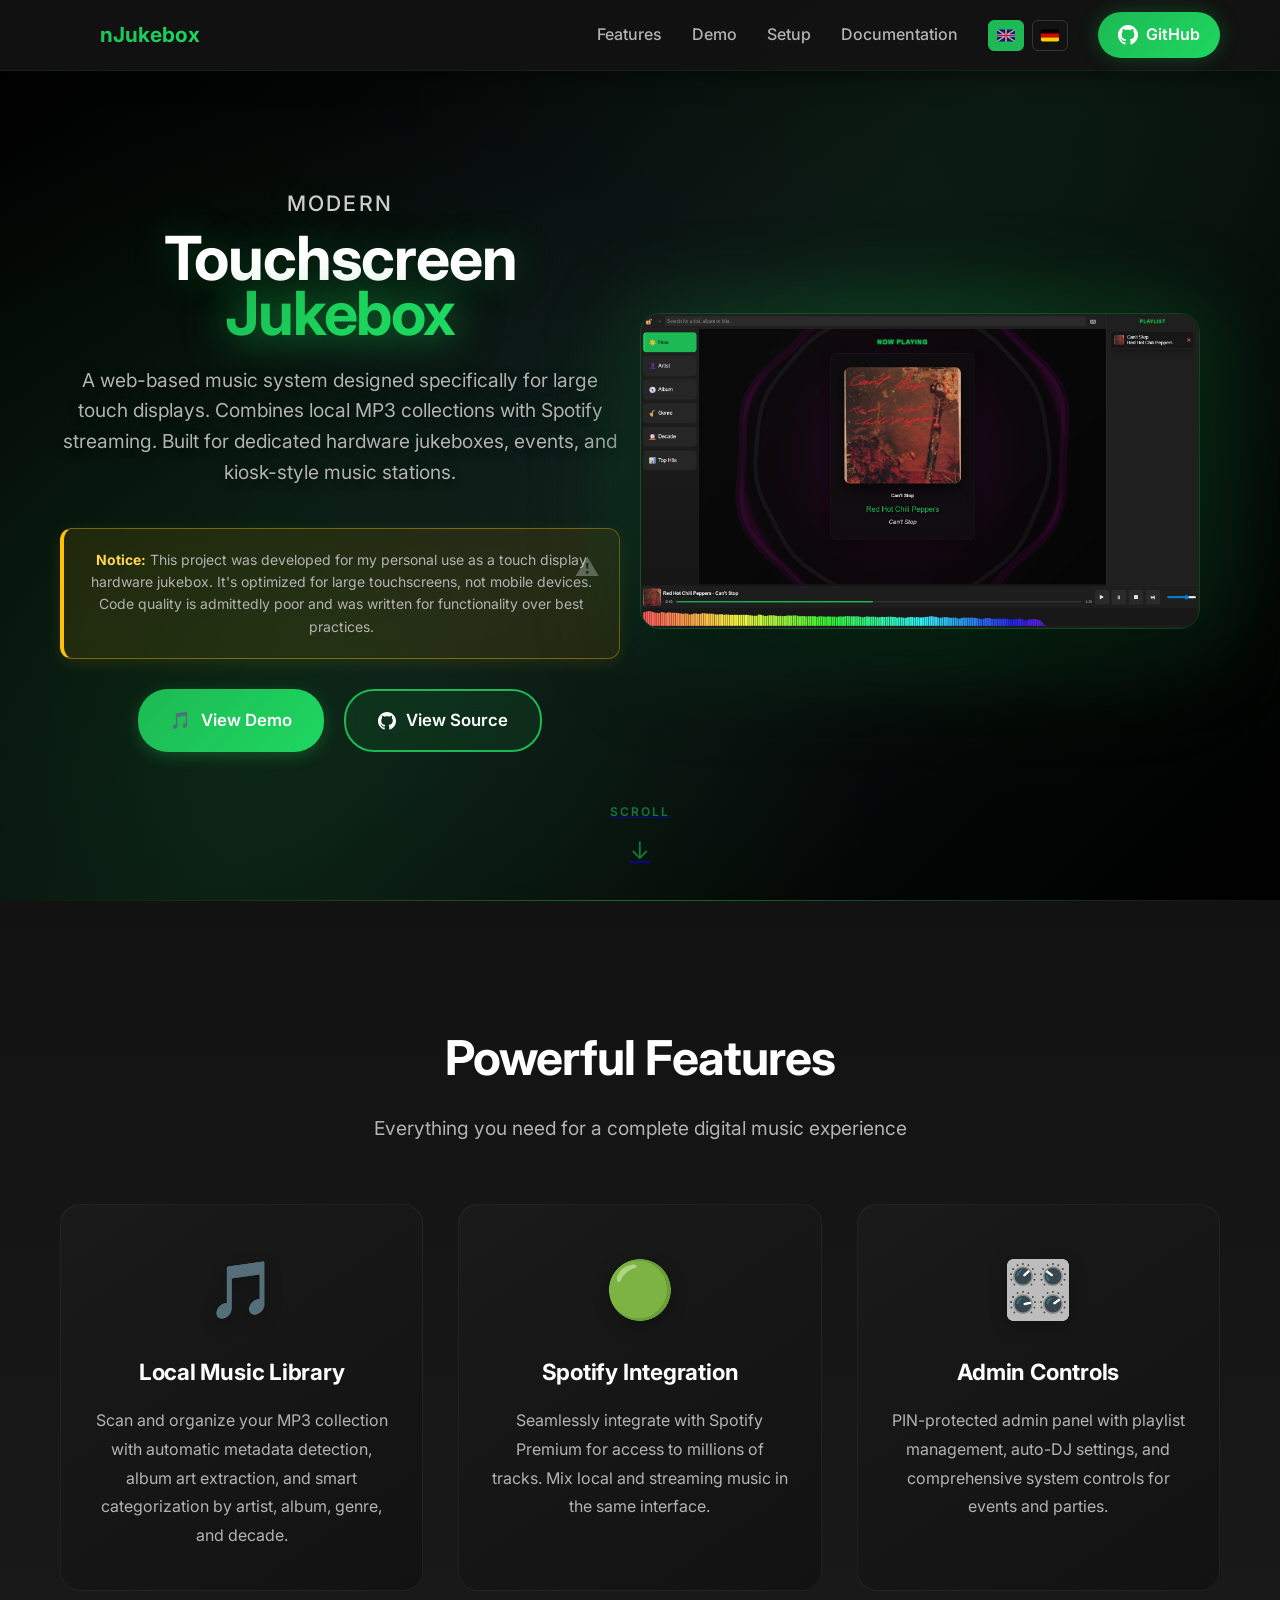
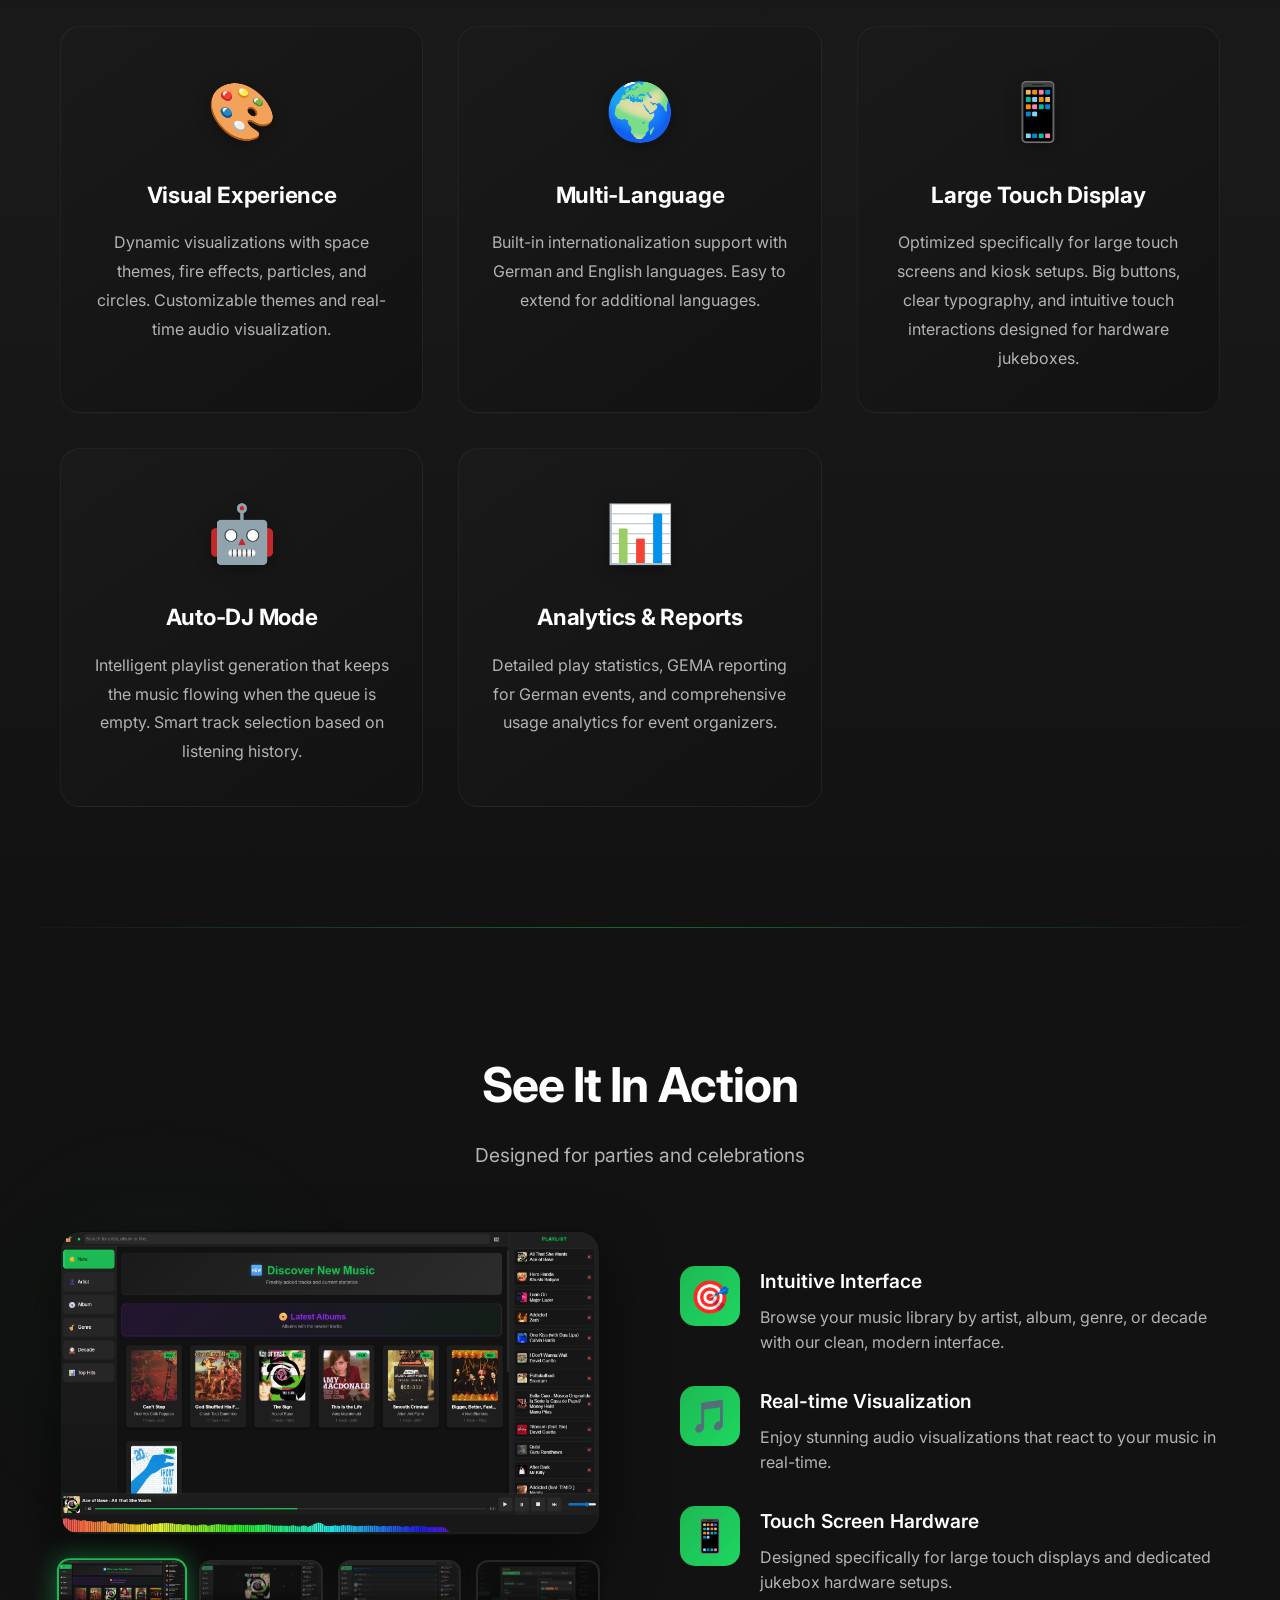
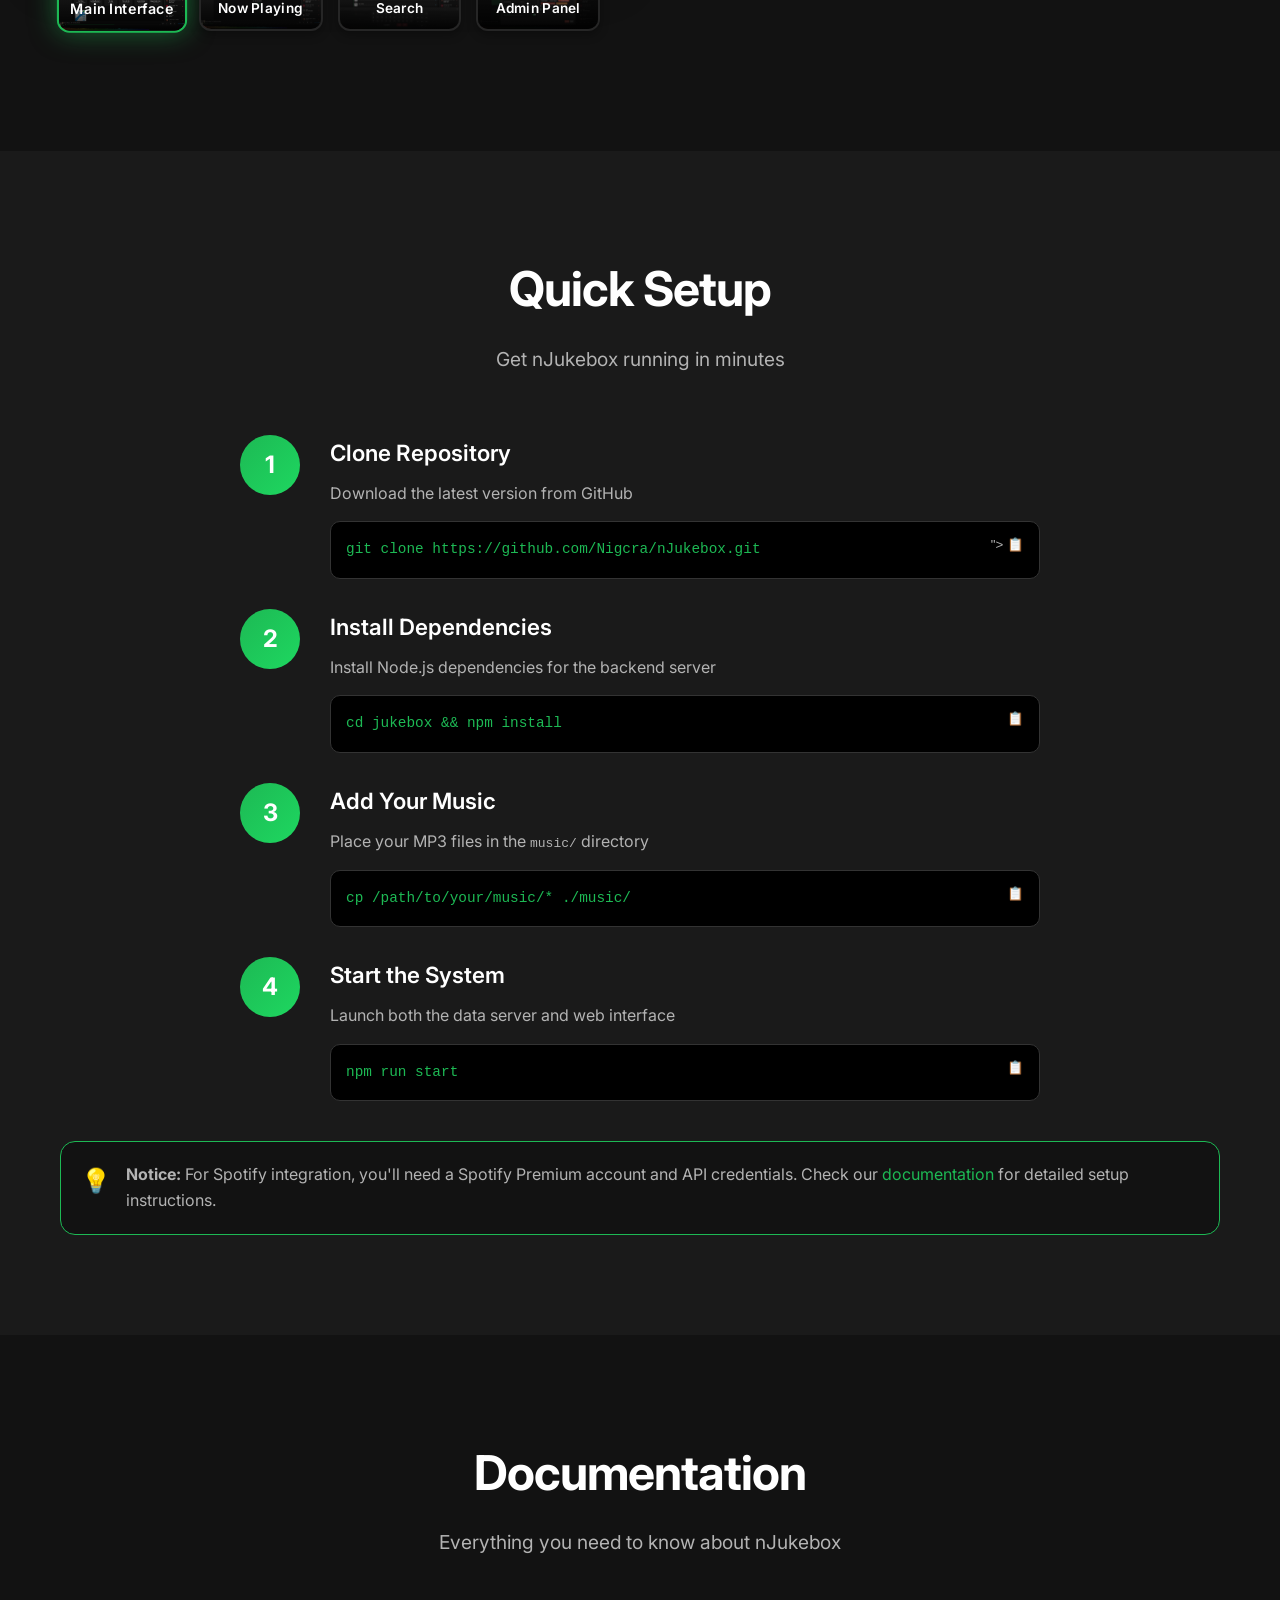
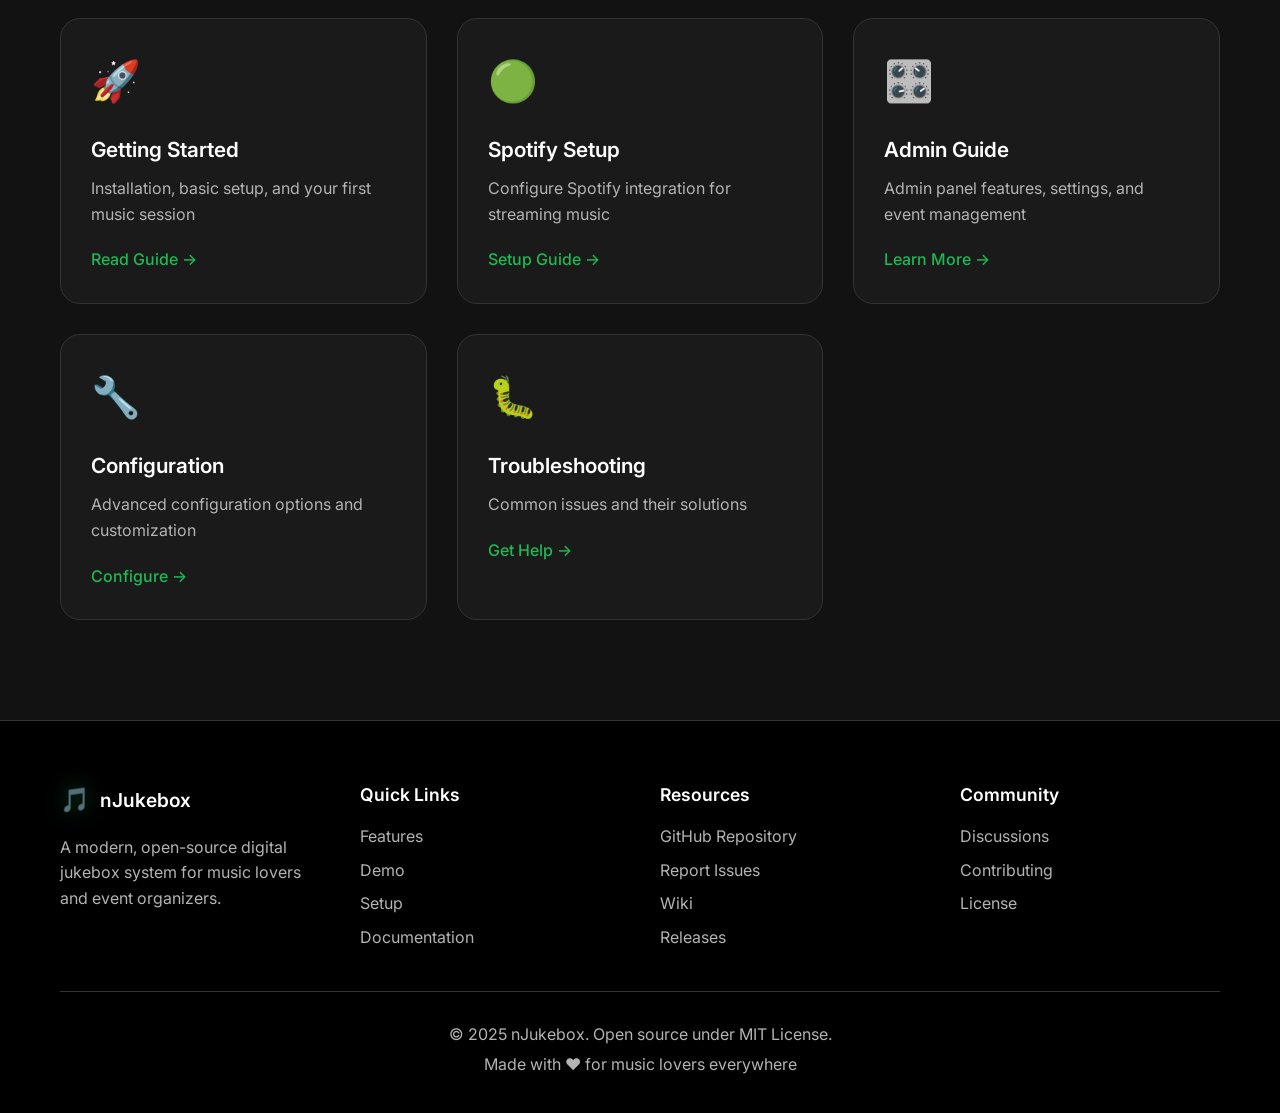
==== index.html @ a48cbaf1 "Revert disclaimer text to Notice/Hinweis" ====
<!DOCTYPE html>
<html lang="en">
<head>
    <meta charset="UTF-8">
    <meta name="viewport" content="width=device-width, initial-scale=1.0">
    <title>nJukebox - Modern Touchscreen Music System</title>
    <meta name="description" content="A modern, web-based jukebox system with Spotify integration, admin controls, and multi-language support.">
    <link rel="icon" href="data:image/svg+xml,<svg xmlns='http://www.w3.org/2000/svg' viewBox='0 0 100 100'><text y='.9em' font-size='90'>🎵</text></svg>">
    <link rel="stylesheet" href="style.css">
    <link href="https://fonts.googleapis.com/css2?family=Inter:wght@300;400;500;600;700&display=swap" rel="stylesheet">
</head>
<body>
    <!-- Hero Section -->
    <header class="hero">
        <nav class="navbar">
            <div class="nav-container">
                <div class="nav-brand">
                    <span class="logo">🎵</span>
                    <span class="brand-name">nJukebox</span>
                </div>
                <div class="nav-menu">
                    <a href="#features" class="nav-link">Features</a>
                    <a href="#demo" class="nav-link">Demo</a>
                    <a href="#setup" class="nav-link">Setup</a>
                    <a href="#docs" class="nav-link">Documentation</a>
                    <div class="language-selector">
                        <button class="lang-btn active" data-lang="en" title="English">
                            <svg class="flag-icon" viewBox="0 0 24 16" fill="none" xmlns="http://www.w3.org/2000/svg">
                                <rect width="24" height="16" fill="#012169"/>
                                <path d="M0 0L24 16M24 0L0 16" stroke="#FFFFFF" stroke-width="1.6"/>
                                <path d="M12 0V16M0 8H24" stroke="#FFFFFF" stroke-width="2.7"/>
                                <path d="M12 0V16M0 8H24" stroke="#C8102E" stroke-width="1.6"/>
                                <path d="M0 0L24 16M24 0L0 16" stroke="#C8102E" stroke-width="0.8"/>
                            </svg>
                        </button>
                        <button class="lang-btn" data-lang="de" title="Deutsch">
                            <svg class="flag-icon" viewBox="0 0 24 16" fill="none" xmlns="http://www.w3.org/2000/svg">
                                <rect width="24" height="5.33" fill="#000000"/>
                                <rect y="5.33" width="24" height="5.33" fill="#DD0000"/>
                                <rect y="10.67" width="24" height="5.33" fill="#FFCE00"/>
                            </svg>
                        </button>
                    </div>
                    <a href="https://github.com/Nigcra/nJukebox" class="nav-link github-link" target="_blank">
                        <svg width="20" height="20" fill="currentColor" viewBox="0 0 24 24">
                            <path d="M12 0c-6.626 0-12 5.373-12 12 0 5.302 3.438 9.8 8.207 11.387.599.111.793-.261.793-.577v-2.234c-3.338.726-4.033-1.416-4.033-1.416-.546-1.387-1.333-1.756-1.333-1.756-1.089-.745.083-.729.083-.729 1.205.084 1.839 1.237 1.839 1.237 1.07 1.834 2.807 1.304 3.492.997.107-.775.418-1.305.762-1.604-2.665-.305-5.467-1.334-5.467-5.931 0-1.311.469-2.381 1.236-3.221-.124-.303-.535-1.524.117-3.176 0 0 1.008-.322 3.301 1.23.957-.266 1.983-.399 3.003-.404 1.02.005 2.047.138 3.006.404 2.291-1.552 3.297-1.23 3.297-1.23.653 1.653.242 2.874.118 3.176.77.84 1.235 1.911 1.235 3.221 0 4.609-2.807 5.624-5.479 5.921.43.372.823 1.102.823 2.222v3.293c0 .319.192.694.801.576 4.765-1.589 8.199-6.086 8.199-11.386 0-6.627-5.373-12-12-12z"/>
                        </svg>
                        GitHub
                    </a>
                </div>
                <div class="mobile-menu-toggle">
                    <span></span>
                    <span></span>
                    <span></span>
                </div>
            </div>
        </nav>

        <div class="hero-content">
            <div class="hero-text">                
                <!-- English Content -->
                <div class="lang-content" data-lang="en">
                    <h1 class="hero-title">
                        <span class="title-prefix">Modern</span><br>Touchscreen <span class="gradient-text">Jukebox</span>
                    </h1>
                    <p class="hero-subtitle">
                        A web-based music system designed specifically for large touch displays. Combines local MP3 collections with Spotify streaming. 
                        Built for dedicated hardware jukeboxes, events, and kiosk-style music stations.
                    </p>
                    <div class="disclaimer">
                        <p><strong>Notice:</strong> This project was developed for my personal use as a touch display hardware jukebox. 
                        It's optimized for large touchscreens, not mobile devices. Code quality is admittedly poor and was written for functionality over best practices.</p>
                    </div>
                    <div class="hero-buttons">
                        <a href="#demo" class="btn btn-primary">
                            <span>🎵</span>
                            View Demo
                        </a>
                        <a href="https://github.com/Nigcra/nJukebox" class="btn btn-secondary" target="_blank">
                            <svg width="18" height="18" fill="currentColor" viewBox="0 0 24 24">
                                <path d="M12 0c-6.626 0-12 5.373-12 12 0 5.302 3.438 9.8 8.207 11.387.599.111.793-.261.793-.577v-2.234c-3.338.726-4.033-1.416-4.033-1.416-.546-1.387-1.333-1.756-1.333-1.756-1.089-.745.083-.729.083-.729 1.205.084 1.839 1.237 1.839 1.237 1.07 1.834 2.807 1.304 3.492.997.107-.775.418-1.305.762-1.604-2.665-.305-5.467-1.334-5.467-5.931 0-1.311.469-2.381 1.236-3.221-.124-.303-.535-1.524.117-3.176 0 0 1.008-.322 3.301 1.23.957-.266 1.983-.399 3.003-.404 1.02.005 2.047.138 3.006.404 2.291-1.552 3.297-1.23 3.297-1.23.653 1.653.242 2.874.118 3.176.77.84 1.235 1.911 1.235 3.221 0 4.609-2.807 5.624-5.479 5.921.43.372.823 1.102.823 2.222v3.293c0 .319.192.694.801.576 4.765-1.589 8.199-6.086 8.199-11.386 0-6.627-5.373-12-12-12z"/>
                            </svg>
                            View Source
                        </a>
                    </div>
                </div>
                
                <!-- German Content -->
                <div class="lang-content" data-lang="de" style="display: none;">
                    <h1 class="hero-title">
                        <span class="title-prefix">Moderne</span><br>Touchscreen <span class="gradient-text">Jukebox</span>
                    </h1>
                    <p class="hero-subtitle">
                        Ein webbasiertes Musiksystem, speziell für große Touch-Displays entwickelt. Kombiniert lokale MP3-Sammlungen mit Spotify-Streaming. 
                        Gebaut für dedizierte Hardware-Jukeboxes, Veranstaltungen und Kiosk-Style Musikstationen.
                    </p>
                    <div class="disclaimer">
                        <p><strong>Hinweis:</strong> Dieses Projekt wurde für meinen persönlichen Gebrauch als Touch-Display Hardware-Jukebox entwickelt. 
                        Es ist für große Touchscreens optimiert, nicht für mobile Geräte. Die Code-Qualität ist zugegebenermaßen schlecht und wurde auf Funktionalität statt auf bewährte Praktiken ausgelegt.</p>
                    </div>
                    <div class="hero-buttons">
                        <a href="#demo" class="btn btn-primary">
                            <span>🎵</span>
                            Demo anzeigen
                        </a>
                        <a href="https://github.com/Nigcra/nJukebox" class="btn btn-secondary" target="_blank">
                            <svg width="18" height="18" fill="currentColor" viewBox="0 0 24 24">
                                <path d="M12 0c-6.626 0-12 5.373-12 12 0 5.302 3.438 9.8 8.207 11.387.599.111.793-.261.793-.577v-2.234c-3.338.726-4.033-1.416-4.033-1.416-.546-1.387-1.333-1.756-1.333-1.756-1.089-.745.083-.729.083-.729 1.205.084 1.839 1.237 1.839 1.237 1.07 1.834 2.807 1.304 3.492.997.107-.775.418-1.305.762-1.604-2.665-.305-5.467-1.334-5.467-5.931 0-1.311.469-2.381 1.236-3.221-.124-.303-.535-1.524.117-3.176 0 0 1.008-.322 3.301 1.23.957-.266 1.983-.399 3.003-.404 1.02.005 2.047.138 3.006.404 2.291-1.552 3.297-1.23 3.297-1.23.653 1.653.242 2.874.118 3.176.77.84 1.235 1.911 1.235 3.221 0 4.609-2.807 5.624-5.479 5.921.43.372.823 1.102.823 2.222v3.293c0 .319.192.694.801.576 4.765-1.589 8.199-6.086 8.199-11.386 0-6.627-5.373-12-12-12z"/>
                            </svg>
                            Quellcode ansehen
                        </a>
                    </div>
                </div>
            </div>
            <div class="hero-visual">
                <div class="hero-screenshot">
                    <img src="screenshots/nowplaying2.png" alt="nJukebox Interface" class="main-screenshot">
                    <div class="screenshot-glow"></div>
                </div>
            </div>
        </div>
        
        <a href="#features" class="scroll-indicator">
            <span>Scroll</span>
        </a>
    </header>

    <!-- Features Section -->
    <section id="features" class="features">
        <div class="container">
            <div class="section-header" data-lang="en">
                <h2 class="section-title">Powerful Features</h2>
                <p class="section-subtitle">Everything you need for a complete digital music experience</p>
            </div>
            <div class="section-header" data-lang="de" style="display: none;">
                <h2 class="section-title">Leistungsstarke Funktionen</h2>
                <p class="section-subtitle">Alles was du für ein vollständiges digitales Musikerlebnis brauchst</p>
            </div>
            
            <div class="features-grid" data-lang="en">
                <div class="feature-card">
                    <div class="feature-icon">🎵</div>
                    <h3 class="feature-title">Local Music Library</h3>
                    <p class="feature-description">
                        Scan and organize your MP3 collection with automatic metadata detection, 
                        album art extraction, and smart categorization by artist, album, genre, and decade.
                    </p>
                </div>

                <div class="feature-card">
                    <div class="feature-icon">🟢</div>
                    <h3 class="feature-title">Spotify Integration</h3>
                    <p class="feature-description">
                        Seamlessly integrate with Spotify Premium for access to millions of tracks. 
                        Mix local and streaming music in the same interface.
                    </p>
                </div>

                <div class="feature-card">
                    <div class="feature-icon">🎛️</div>
                    <h3 class="feature-title">Admin Controls</h3>
                    <p class="feature-description">
                        PIN-protected admin panel with playlist management, auto-DJ settings, 
                        and comprehensive system controls for events and parties.
                    </p>
                </div>

                <div class="feature-card">
                    <div class="feature-icon">🎨</div>
                    <h3 class="feature-title">Visual Experience</h3>
                    <p class="feature-description">
                        Dynamic visualizations with space themes, fire effects, particles, and circles. 
                        Customizable themes and real-time audio visualization.
                    </p>
                </div>

                <div class="feature-card">
                    <div class="feature-icon">🌍</div>
                    <h3 class="feature-title">Multi-Language</h3>
                    <p class="feature-description">
                        Built-in internationalization support with German and English languages. 
                        Easy to extend for additional languages.
                    </p>
                </div>

                <div class="feature-card">
                    <div class="feature-icon">📱</div>
                    <h3 class="feature-title">Large Touch Display</h3>
                    <p class="feature-description">
                        Optimized specifically for large touch screens and kiosk setups. 
                        Big buttons, clear typography, and intuitive touch interactions designed for hardware jukeboxes.
                    </p>
                </div>

                <div class="feature-card">
                    <div class="feature-icon">🤖</div>
                    <h3 class="feature-title">Auto-DJ Mode</h3>
                    <p class="feature-description">
                        Intelligent playlist generation that keeps the music flowing when the queue is empty. 
                        Smart track selection based on listening history.
                    </p>
                </div>

                <div class="feature-card">
                    <div class="feature-icon">📊</div>
                    <h3 class="feature-title">Analytics & Reports</h3>
                    <p class="feature-description">
                        Detailed play statistics, GEMA reporting for German events, 
                        and comprehensive usage analytics for event organizers.
                    </p>
                </div>
            </div>

            <div class="features-grid" data-lang="de" style="display: none;">
                <div class="feature-card">
                    <div class="feature-icon">🎵</div>
                    <h3 class="feature-title">Lokale Musikbibliothek</h3>
                    <p class="feature-description">
                        Scanne und organisiere deine MP3-Sammlung mit automatischer Metadatenerkennung, 
                        Albumcover-Extraktion und intelligenter Kategorisierung nach Künstler, Album, Genre und Jahrzehnt.
                    </p>
                </div>

                <div class="feature-card">
                    <div class="feature-icon">🟢</div>
                    <h3 class="feature-title">Spotify Integration</h3>
                    <p class="feature-description">
                        Nahtlose Integration mit Spotify Premium für Zugriff auf Millionen von Tracks. 
                        Mische lokale und Streaming-Musik in derselben Oberfläche.
                    </p>
                </div>

                <div class="feature-card">
                    <div class="feature-icon">🎛️</div>
                    <h3 class="feature-title">Admin-Steuerung</h3>
                    <p class="feature-description">
                        PIN-geschütztes Admin-Panel mit Playlist-Verwaltung, Auto-DJ-Einstellungen 
                        und umfassenden Systemkontrollen für Events und Partys.
                    </p>
                </div>

                <div class="feature-card">
                    <div class="feature-icon">🎨</div>
                    <h3 class="feature-title">Visuelles Erlebnis</h3>
                    <p class="feature-description">
                        Dynamische Visualisierungen mit Weltraum-Themen, Feuereffekten, Partikeln und Kreisen. 
                        Anpassbare Themes und Echtzeit-Audio-Visualisierung.
                    </p>
                </div>

                <div class="feature-card">
                    <div class="feature-icon">🌍</div>
                    <h3 class="feature-title">Mehrsprachig</h3>
                    <p class="feature-description">
                        Eingebaute Internationalisierungsunterstützung mit Deutsch und Englisch. 
                        Einfach erweiterbar für zusätzliche Sprachen.
                    </p>
                </div>

                <div class="feature-card">
                    <div class="feature-icon">📱</div>
                    <h3 class="feature-title">Großer Touchscreen</h3>
                    <p class="feature-description">
                        Speziell optimiert für große Touchscreens und Kiosk-Setups. 
                        Große Buttons, klare Typografie und intuitive Touch-Interaktionen für Hardware-Jukeboxen.
                    </p>
                </div>

                <div class="feature-card">
                    <div class="feature-icon">🤖</div>
                    <h3 class="feature-title">Auto-DJ Modus</h3>
                    <p class="feature-description">
                        Intelligente Playlist-Generierung, die die Musik am Laufen hält, wenn die Warteschlange leer ist. 
                        Smarte Track-Auswahl basierend auf Hörhistorie.
                    </p>
                </div>

                <div class="feature-card">
                    <div class="feature-icon">📊</div>
                    <h3 class="feature-title">Analytics & Reports</h3>
                    <p class="feature-description">
                        Detaillierte Abspielstatistiken, GEMA-Reporting für deutsche Events 
                        und umfassende Nutzungsanalysen für Veranstalter.
                    </p>
                </div>
            </div>
        </div>
    </section>

    <!-- Demo Section -->
    <section id="demo" class="demo">
        <div class="container">
            <div class="section-header" data-lang="en">
                <h2 class="section-title">See It In Action</h2>
                <p class="section-subtitle">Designed for parties and celebrations</p>
            </div>
            <div class="section-header" data-lang="de" style="display: none;">
                <h2 class="section-title">nJukebox in Aktion</h2>
                <p class="section-subtitle">Entwickelt für Feiern und Partys</p>
            </div>
            
            <div class="demo-container" data-lang="en">
                <div class="demo-gallery">
                    <div class="gallery-main">
                        <img src="screenshots/main.png" alt="nJukebox Main Interface" class="screenshot active" data-screenshot="main">
                        <img src="screenshots/nowplaying.png" alt="Now Playing" class="screenshot" data-screenshot="nowplaying">
                        <img src="screenshots/search.png" alt="Search Interface" class="screenshot" data-screenshot="search">
                        <img src="screenshots/admin.png" alt="Admin Panel" class="screenshot" data-screenshot="admin">
                    </div>
                    <div class="gallery-thumbnails">
                        <div class="thumbnail active" data-target="main">
                            <img src="screenshots/main.png" alt="Main">
                            <span>Main Interface</span>
                        </div>
                        <div class="thumbnail" data-target="nowplaying">
                            <img src="screenshots/nowplaying.png" alt="Now Playing">
                            <span>Now Playing</span>
                        </div>
                        <div class="thumbnail" data-target="search">
                            <img src="screenshots/search.png" alt="Search">
                            <span>Search</span>
                        </div>
                        <div class="thumbnail" data-target="admin">
                            <img src="screenshots/admin.png" alt="Admin">
                            <span>Admin Panel</span>
                        </div>
                    </div>
                </div>
                
                <div class="demo-features">
                    <div class="demo-feature">
                        <div class="demo-feature-icon">🎯</div>
                        <div class="demo-feature-content">
                            <h4>Intuitive Interface</h4>
                            <p>Browse your music library by artist, album, genre, or decade with our clean, modern interface.</p>
                        </div>
                    </div>
                    
                    <div class="demo-feature">
                        <div class="demo-feature-icon">🎵</div>
                        <div class="demo-feature-content">
                            <h4>Real-time Visualization</h4>
                            <p>Enjoy stunning audio visualizations that react to your music in real-time.</p>
                        </div>
                    </div>
                    
                    <div class="demo-feature">
                        <div class="demo-feature-icon">📱</div>
                        <div class="demo-feature-content">
                            <h4>Touch Screen Hardware</h4>
                            <p>Designed specifically for large touch displays and dedicated jukebox hardware setups.</p>
                        </div>
                    </div>
                </div>
            </div>

            <div class="demo-container" data-lang="de" style="display: none;">
                <div class="demo-gallery">
                    <div class="gallery-main">
                        <img src="screenshots/main.png" alt="nJukebox Hauptoberfläche" class="screenshot active" data-screenshot="main">
                        <img src="screenshots/nowplaying.png" alt="Aktuell läuft" class="screenshot" data-screenshot="nowplaying">
                        <img src="screenshots/search.png" alt="Suche" class="screenshot" data-screenshot="search">
                        <img src="screenshots/admin.png" alt="Admin-Panel" class="screenshot" data-screenshot="admin">
                    </div>
                    <div class="gallery-thumbnails">
                        <div class="thumbnail active" data-target="main">
                            <img src="screenshots/main.png" alt="Hauptansicht">
                            <span>Hauptansicht</span>
                        </div>
                        <div class="thumbnail" data-target="nowplaying">
                            <img src="screenshots/nowplaying.png" alt="Aktuell läuft">
                            <span>Aktuell läuft</span>
                        </div>
                        <div class="thumbnail" data-target="search">
                            <img src="screenshots/search.png" alt="Suche">
                            <span>Suche</span>
                        </div>
                        <div class="thumbnail" data-target="admin">
                            <img src="screenshots/admin.png" alt="Admin">
                            <span>Admin-Panel</span>
                        </div>
                    </div>
                </div>
                
                <div class="demo-features">
                    <div class="demo-feature">
                        <div class="demo-feature-icon">🎯</div>
                        <div class="demo-feature-content">
                            <h4>Intuitive Oberfläche</h4>
                            <p>Durchsuche deine Musikbibliothek nach Künstler, Album, Genre oder Jahrzehnt mit unserer modernen Benutzeroberfläche.</p>
                        </div>
                    </div>
                    
                    <div class="demo-feature">
                        <div class="demo-feature-icon">🎵</div>
                        <div class="demo-feature-content">
                            <h4>Echtzeit-Visualisierung</h4>
                            <p>Genieße beeindruckende Audio-Visualisierungen, die in Echtzeit auf deine Musik reagieren.</p>
                        </div>
                    </div>
                    
                    <div class="demo-feature">
                        <div class="demo-feature-icon">📱</div>
                        <div class="demo-feature-content">
                            <h4>Touchscreen-Hardware</h4>
                            <p>Speziell entwickelt für große Touchscreens und dedizierte Jukebox-Hardware-Setups.</p>
                        </div>
                    </div>
                </div>
            </div>
        </div>
    </section>

    <!-- Setup Section -->
    <section id="setup" class="setup">
        <div class="container">
            <div class="section-header" data-lang="en">
                <h2 class="section-title">Quick Setup</h2>
                <p class="section-subtitle">Get nJukebox running in minutes</p>
            </div>
            <div class="section-header" data-lang="de" style="display: none;">
                <h2 class="section-title">Schnelle Einrichtung</h2>
                <p class="section-subtitle">Bring nJukebox in Minuten zum Laufen</p>
            </div>
            
            <div class="setup-steps" data-lang="en">
                <div class="step">
                    <div class="step-number">1</div>
                    <div class="step-content">
                        <h3>Clone Repository</h3>
                        <p>Download the latest version from GitHub</p>
                        <div class="code-block">
                            <code>git clone https://github.com/Nigcra/nJukebox.git</code>
                            <button class="copy-btn" onclick="copyToClipboard('git clone https://github.com/Nigcra/nJukebox.git')">">
                                📋
                            </button>
                        </div>
                    </div>
                </div>

                <div class="step">
                    <div class="step-number">2</div>
                    <div class="step-content">
                        <h3>Install Dependencies</h3>
                        <p>Install Node.js dependencies for the backend server</p>
                        <div class="code-block">
                            <code>cd jukebox && npm install</code>
                            <button class="copy-btn" onclick="copyToClipboard('cd jukebox && npm install')">
                                📋
                            </button>
                        </div>
                    </div>
                </div>

                <div class="step">
                    <div class="step-number">3</div>
                    <div class="step-content">
                        <h3>Add Your Music</h3>
                        <p>Place your MP3 files in the <code>music/</code> directory</p>
                        <div class="code-block">
                            <code>cp /path/to/your/music/* ./music/</code>
                            <button class="copy-btn" onclick="copyToClipboard('cp /path/to/your/music/* ./music/')">
                                📋
                            </button>
                        </div>
                    </div>
                </div>

                <div class="step">
                    <div class="step-number">4</div>
                    <div class="step-content">
                        <h3>Start the System</h3>
                        <p>Launch both the data server and web interface</p>
                        <div class="code-block">
                            <code>npm run start</code>
                            <button class="copy-btn" onclick="copyToClipboard('npm run start')">
                                📋
                            </button>
                        </div>
                    </div>
                </div>
            </div>

            <div class="setup-steps" data-lang="de" style="display: none;">
                <div class="step">
                    <div class="step-number">1</div>
                    <div class="step-content">
                        <h3>Repository klonen</h3>
                        <p>Lade die neueste Version von GitHub herunter</p>
                        <div class="code-block">
                            <code>git clone https://github.com/Nigcra/nJukebox.git</code>
                            <button class="copy-btn" onclick="copyToClipboard('git clone https://github.com/Nigcra/nJukebox.git')">">
                                📋
                            </button>
                        </div>
                    </div>
                </div>

                <div class="step">
                    <div class="step-number">2</div>
                    <div class="step-content">
                        <h3>Abhängigkeiten installieren</h3>
                        <p>Installiere Node.js-Abhängigkeiten für den Backend-Server</p>
                        <div class="code-block">
                            <code>cd jukebox && npm install</code>
                            <button class="copy-btn" onclick="copyToClipboard('cd jukebox && npm install')">
                                📋
                            </button>
                        </div>
                    </div>
                </div>

                <div class="step">
                    <div class="step-number">3</div>
                    <div class="step-content">
                        <h3>Musik hinzufügen</h3>
                        <p>Platziere deine MP3-Dateien im <code>music/</code> Verzeichnis</p>
                        <div class="code-block">
                            <code>cp /pfad/zu/deiner/musik/* ./music/</code>
                            <button class="copy-btn" onclick="copyToClipboard('cp /pfad/zu/deiner/musik/* ./music/')">
                                📋
                            </button>
                        </div>
                    </div>
                </div>

                <div class="step">
                    <div class="step-number">4</div>
                    <div class="step-content">
                        <h3>System starten</h3>
                        <p>Starte sowohl den Datenserver als auch die Web-Oberfläche</p>
                        <div class="code-block">
                            <code>npm run start</code>
                            <button class="copy-btn" onclick="copyToClipboard('npm run start')">
                                📋
                            </button>
                        </div>
                    </div>
                </div>
            </div>

            <div class="setup-note" data-lang="en">
                <div class="note-icon">💡</div>
                <div class="note-content">
                    <strong>Notice:</strong> For Spotify integration, you'll need a Spotify Premium account and API credentials. 
                    Check our <a href="#docs">documentation</a> for detailed setup instructions.
                </div>
            </div>
            <div class="setup-note" data-lang="de" style="display: none;">
                <div class="note-icon">💡</div>
                <div class="note-content">
                    <strong>Hinweis:</strong> Für die Spotify-Integration benötigst du ein Spotify Premium-Konto und API-Zugangsdaten. 
                    Schau in unsere <a href="#docs">Dokumentation</a> für detaillierte Installationsanweisungen.
                </div>
            </div>
        </div>
    </section>

    <!-- Documentation Section -->
    <section id="docs" class="docs">
        <div class="container">
            <div class="section-header" data-lang="en">
                <h2 class="section-title">Documentation</h2>
                <p class="section-subtitle">Everything you need to know about nJukebox</p>
            </div>
            
            <div class="section-header" data-lang="de" style="display: none;">
                <h2 class="section-title">Dokumentation</h2>
                <p class="section-subtitle">Alles, was Sie über nJukebox wissen müssen</p>
            </div>
            
            <div class="docs-grid" data-lang="en">
                <div class="doc-card">
                    <div class="doc-icon">🚀</div>
                    <h3>Getting Started</h3>
                    <p>Installation, basic setup, and your first music session</p>
                    <a href="docs/getting-started.html" class="doc-link">Read Guide →</a>
                </div>

                <div class="doc-card">
                    <div class="doc-icon">🟢</div>
                    <h3>Spotify Setup</h3>
                    <p>Configure Spotify integration for streaming music</p>
                    <a href="docs/spotify-setup.html" class="doc-link">Setup Guide →</a>
                </div>

                <div class="doc-card">
                    <div class="doc-icon">🎛️</div>
                    <h3>Admin Guide</h3>
                    <p>Admin panel features, settings, and event management</p>
                    <a href="docs/admin-guide.html" class="doc-link">Learn More →</a>
                </div>

                <div class="doc-card">
                    <div class="doc-icon">🔧</div>
                    <h3>Configuration</h3>
                    <p>Advanced configuration options and customization</p>
                    <a href="docs/configuration.html" class="doc-link">Configure →</a>
                </div>

                <div class="doc-card">
                    <div class="doc-icon">🐛</div>
                    <h3>Troubleshooting</h3>
                    <p>Common issues and their solutions</p>
                    <a href="docs/troubleshooting.html" class="doc-link">Get Help →</a>
                </div>
            </div>
            
            <div class="docs-grid" data-lang="de" style="display: none;">
                <div class="doc-card">
                    <div class="doc-icon">🚀</div>
                    <h3>Erste Schritte</h3>
                    <p>Installation, Grundeinrichtung und Ihre erste Musiksession</p>
                    <a href="docs/getting-started.html" class="doc-link">Anleitung lesen →</a>
                </div>

                <div class="doc-card">
                    <div class="doc-icon">🟢</div>
                    <h3>Spotify-Einrichtung</h3>
                    <p>Spotify-Integration für Musik-Streaming konfigurieren</p>
                    <a href="docs/spotify-setup.html" class="doc-link">Einrichtungsanleitung →</a>
                </div>

                <div class="doc-card">
                    <div class="doc-icon">🎛️</div>
                    <h3>Admin-Anleitung</h3>
                    <p>Admin-Panel-Funktionen, Einstellungen und Event-Management</p>
                    <a href="docs/admin-guide.html" class="doc-link">Mehr erfahren →</a>
                </div>

                <div class="doc-card">
                    <div class="doc-icon">🔧</div>
                    <h3>Konfiguration</h3>
                    <p>Erweiterte Konfigurationsoptionen und Anpassungen</p>
                    <a href="docs/configuration.html" class="doc-link">Konfigurieren →</a>
                </div>

                <div class="doc-card">
                    <div class="doc-icon">🐛</div>
                    <h3>Fehlerbehebung</h3>
                    <p>Häufige Probleme und ihre Lösungen</p>
                    <a href="docs/troubleshooting.html" class="doc-link">Hilfe erhalten →</a>
                </div>
            </div>
        </div>
    </section>

    <!-- Footer -->
    <footer class="footer">
        <div class="container">
            <div class="footer-content">
                <div class="footer-section">
                    <div class="footer-brand">
                        <span class="logo">🎵</span>
                        <span class="brand-name">nJukebox</span>
                    </div>
                    <p class="footer-description" data-lang="en">
                        A modern, open-source digital jukebox system for music lovers and event organizers.
                    </p>
                    <p class="footer-description" data-lang="de" style="display: none;">
                        Ein modernes, quelloffenes digitales Jukebox-System für Musikliebhaber und Veranstalter.
                    </p>
                </div>
                
                <div class="footer-section">
                    <h4 data-lang="en">Quick Links</h4>
                    <h4 data-lang="de" style="display: none;">Schnellzugriff</h4>
                    <ul class="footer-links">
                        <li><a href="#features"><span data-lang="en">Features</span><span data-lang="de" style="display: none;">Funktionen</span></a></li>
                        <li><a href="#demo">Demo</a></li>
                        <li><a href="#setup">Setup</a></li>
                        <li><a href="#docs"><span data-lang="en">Documentation</span><span data-lang="de" style="display: none;">Dokumentation</span></a></li>
                    </ul>
                </div>
                
                <div class="footer-section">
                    <h4>Resources</h4>
                    <ul class="footer-links">
                        <li><a href="https://github.com/Nigcra/nJukebox" target="_blank">GitHub Repository</a></li>
                        <li><a href="https://github.com/Nigcra/nJukebox/issues" target="_blank"><span data-lang="en">Report Issues</span><span data-lang="de" style="display: none;">Probleme melden</span></a></li>
                        <li><a href="https://github.com/Nigcra/nJukebox/wiki" target="_blank">Wiki</a></li>
                        <li><a href="https://github.com/Nigcra/nJukebox/releases" target="_blank">Releases</a></li>
                    </ul>
                </div>
                
                <div class="footer-section">
                    <h4 data-lang="en">Community</h4>
                    <h4 data-lang="de" style="display: none;">Gemeinschaft</h4>
                    <ul class="footer-links">
                        <li><a href="https://github.com/Nigcra/nJukebox/discussions" target="_blank"><span data-lang="en">Discussions</span><span data-lang="de" style="display: none;">Diskussionen</span></a></li>
                        <li><a href="https://github.com/Nigcra/nJukebox/blob/main/CONTRIBUTING.md" target="_blank"><span data-lang="en">Contributing</span><span data-lang="de" style="display: none;">Mitwirken</span></a></li>
                        <li><a href="https://github.com/Nigcra/nJukebox/blob/main/LICENSE" target="_blank"><span data-lang="en">License</span><span data-lang="de" style="display: none;">Lizenz</span></a></li>
                    </ul>
                </div>
            </div>
            
            <div class="footer-bottom">
                <p data-lang="en">&copy; 2025 nJukebox. Open source under MIT License.</p>
                <p data-lang="de" style="display: none;">&copy; 2025 nJukebox. Open Source unter MIT-Lizenz.</p>
                <p data-lang="en">Made with ❤️ for music lovers everywhere</p>
                <p data-lang="de" style="display: none;">Mit ❤️ gemacht für Musikliebhaber überall</p>
            </div>
        </div>
    </footer>

    <script src="script.js"></script>
</body>
</html>
---- style.css ----
:root {
    --primary-color: #1DB954;
    --primary-dark: #1ed760;
    --primary-light: #1fdf64;
    --secondary-color: #191414;
    --text-primary: #ffffff;
    --text-secondary: #b3b3b3;
    --text-muted: #6b6b6b;
    --background-dark: #121212;
    --background-darker: #000000;
    --background-light: #1a1a1a;
    --background-lighter: #282828;
    --border-color: #333333;
    --gradient-primary: linear-gradient(135deg, #1DB954 0%, #1ed760 100%);
    --gradient-secondary: linear-gradient(135deg, #667eea 0%, #764ba2 100%);
    --gradient-dark: linear-gradient(180deg, #000000 0%, #121212 100%);
    --shadow: 0 4px 6px rgba(0, 0, 0, 0.1);
    --shadow-lg: 0 10px 25px rgba(0, 0, 0, 0.3);
    --shadow-xl: 0 20px 60px rgba(0, 0, 0, 0.5);
    --glow-green: 0 0 20px rgba(29, 185, 84, 0.3);
}

* {
    margin: 0;
    padding: 0;
    box-sizing: border-box;
}

body {
    font-family: 'Inter', -apple-system, BlinkMacSystemFont, 'Segoe UI', Roboto, sans-serif;
    background: var(--gradient-dark);
    color: var(--text-primary);
    line-height: 1.6;
    overflow-x: hidden;
}

/* Smooth scrolling */
html {
    scroll-behavior: smooth;
}

/* Selection styling */
::selection {
    background: var(--primary-color);
    color: white;
}

::-moz-selection {
    background: var(--primary-color);
    color: white;
}

/* Container */
.container {
    max-width: 1200px;
    margin: 0 auto;
    padding: 0 20px;
}

/* Navigation */
.navbar {
    position: fixed;
    top: 0;
    left: 0;
    right: 0;
    background: rgba(0, 0, 0, 0.8);
    backdrop-filter: blur(20px);
    border-bottom: 1px solid rgba(29, 185, 84, 0.1);
    z-index: 1000;
    transition: all 0.3s ease;
    box-shadow: 0 4px 20px rgba(0, 0, 0, 0.5);
}

.navbar.scrolled {
    background: rgba(0, 0, 0, 0.95);
    border-bottom-color: var(--primary-color);
}

.nav-container {
    max-width: 1200px;
    margin: 0 auto;
    padding: 0 20px;
    display: flex;
    align-items: center;
    justify-content: space-between;
    height: 70px;
}

.nav-brand {
    display: flex;
    align-items: center;
    gap: 10px;
    font-weight: 700;
    font-size: 1.3rem;
    background: var(--gradient-primary);
    -webkit-background-clip: text;
    -webkit-text-fill-color: transparent;
    background-clip: text;
    transition: all 0.3s ease;
}

.nav-brand:hover {
    transform: scale(1.05);
}

.logo {
    font-size: 1.5rem;
    filter: drop-shadow(0 0 10px rgba(29, 185, 84, 0.5));
}

.nav-menu {
    display: flex;
    align-items: center;
    gap: 30px;
}

.nav-link {
    color: var(--text-secondary);
    text-decoration: none;
    font-weight: 500;
    transition: all 0.3s ease;
    display: flex;
    align-items: center;
    gap: 8px;
    position: relative;
    padding: 5px 0;
}

.nav-link::after {
    content: '';
    position: absolute;
    bottom: 0;
    left: 0;
    width: 0;
    height: 2px;
    background: var(--gradient-primary);
    transition: width 0.3s ease;
}

.nav-link:hover {
    color: var(--primary-color);
}

.nav-link:hover::after {
    width: 100%;
}

.github-link {
    background: var(--gradient-primary);
    color: white !important;
    padding: 10px 20px;
    border-radius: 25px;
    font-weight: 600;
    transition: all 0.3s ease;
    box-shadow: var(--glow-green);
}

.github-link:hover {
    transform: translateY(-2px);
    box-shadow: 0 0 30px rgba(29, 185, 84, 0.5);
}

.github-link:hover {
    background: var(--primary-dark);
    transform: translateY(-1px);
}

.mobile-menu-toggle {
    display: none;
    flex-direction: column;
    cursor: pointer;
    gap: 4px;
    padding: 8px;
    transition: all 0.3s ease;
}

.mobile-menu-toggle.active {
    transform: rotate(90deg);
}

.mobile-menu-toggle span {
    width: 25px;
    height: 3px;
    background: var(--text-primary);
    border-radius: 2px;
    transition: all 0.3s ease;
}

/* Language Selector */
.language-selector {
    display: flex;
    gap: 10px;
    margin-bottom: 30px;
    justify-content: center;
}

/* Language Selector in Navigation */
.nav-menu .language-selector {
    display: flex;
    gap: 8px;
    margin-bottom: 0;
    align-items: center;
}

.lang-btn {
    background: rgba(255, 255, 255, 0.1);
    border: 1px solid rgba(255, 255, 255, 0.2);
    color: var(--text-secondary);
    padding: 8px 16px;
    border-radius: 20px;
    cursor: pointer;
    transition: all 0.3s ease;
    font-size: 14px;
    font-weight: 500;
    display: flex;
    align-items: center;
    gap: 8px;
}

/* Hero section language selector - larger flags */
.hero-text .lang-btn .flag-icon {
    width: 20px;
    height: 15px;
}

/* Language buttons in navigation */
.nav-menu .lang-btn {
    padding: 8px;
    font-size: 13px;
    background: transparent;
    border: 1px solid rgba(255, 255, 255, 0.15);
    color: var(--text-secondary);
    display: flex;
    align-items: center;
    justify-content: center;
    min-width: 32px;
    border-radius: 6px;
}

.flag-icon {
    width: 18px;
    height: 13px;
    border-radius: 2px;
    flex-shrink: 0;
}

.lang-btn:hover {
    background: rgba(255, 255, 255, 0.2);
    color: var(--text-primary);
}

.nav-menu .lang-btn:hover {
    background: rgba(29, 185, 84, 0.2);
    border-color: var(--primary-color);
    color: var(--primary-color);
}

.lang-btn.active {
    background: var(--primary-color);
    color: white;
    border-color: var(--primary-color);
}

.nav-menu .lang-btn.active {
    background: var(--primary-color);
    color: white;
    border-color: var(--primary-color);
}

/* Language Content */
.lang-content {
    transition: opacity 0.3s ease;
}

/* Disclaimer */
.disclaimer {
    background: linear-gradient(135deg, rgba(255, 193, 7, 0.1), rgba(255, 152, 0, 0.1));
    border: 1px solid rgba(255, 193, 7, 0.4);
    border-left: 4px solid #ffc107;
    border-radius: 12px;
    padding: 20px;
    margin: 30px 0;
    font-size: 14px;
    line-height: 1.6;
    backdrop-filter: blur(10px);
    box-shadow: 0 4px 15px rgba(255, 193, 7, 0.1);
    position: relative;
    overflow: hidden;
}

.disclaimer::before {
    content: '⚠️';
    position: absolute;
    top: 20px;
    right: 20px;
    font-size: 24px;
    opacity: 0.3;
}

.disclaimer p {
    margin: 0;
    color: var(--text-secondary);
}

.disclaimer strong {
    color: #ffd54f;
    font-weight: 700;
}

/* Language Toggle for Documentation */
.language-toggle {
    text-align: center;
    margin-bottom: 20px;
}

.language-toggle a {
    color: var(--primary-color);
    text-decoration: none;
    padding: 8px 16px;
    border: 1px solid var(--primary-color);
    border-radius: 20px;
    display: inline-block;
    transition: all 0.3s ease;
}

.language-toggle a:hover {
    background: var(--primary-color);
    color: white;
}

/* Hero Section */
.hero {
    min-height: 100vh;
    display: flex;
    flex-direction: column;
    position: relative;
    background: linear-gradient(135deg, #000000 0%, #0a0f0d 50%, #000000 100%);
    overflow: hidden;
}

.hero::before {
    content: '';
    position: absolute;
    top: 0;
    left: 0;
    right: 0;
    bottom: 0;
    background: 
        radial-gradient(circle at 20% 80%, rgba(29, 185, 84, 0.15) 0%, transparent 50%),
        radial-gradient(circle at 80% 20%, rgba(29, 185, 84, 0.08) 0%, transparent 50%),
        radial-gradient(circle at 50% 50%, rgba(102, 126, 234, 0.05) 0%, transparent 60%);
    pointer-events: none;
    animation: ambient-pulse 15s ease-in-out infinite;
}

.hero::after {
    content: '';
    position: absolute;
    top: 0;
    left: 0;
    right: 0;
    bottom: 0;
    background-image: 
        radial-gradient(2px 2px at 20% 30%, rgba(29, 185, 84, 0.4), transparent),
        radial-gradient(2px 2px at 60% 70%, rgba(29, 185, 84, 0.3), transparent),
        radial-gradient(1px 1px at 50% 50%, rgba(29, 185, 84, 0.2), transparent),
        radial-gradient(1px 1px at 80% 10%, rgba(29, 185, 84, 0.3), transparent),
        radial-gradient(2px 2px at 90% 60%, rgba(29, 185, 84, 0.2), transparent),
        radial-gradient(1px 1px at 33% 50%, rgba(29, 185, 84, 0.3), transparent),
        radial-gradient(1px 1px at 70% 30%, rgba(29, 185, 84, 0.2), transparent);
    background-size: 200% 200%;
    pointer-events: none;
    animation: particles-float 20s ease-in-out infinite;
    opacity: 0.6;
}

@keyframes particles-float {
    0%, 100% {
        background-position: 0% 0%, 100% 100%, 50% 50%, 100% 0%, 0% 100%, 50% 0%, 100% 50%;
    }
    50% {
        background-position: 100% 100%, 0% 0%, 100% 0%, 50% 100%, 100% 0%, 0% 100%, 0% 0%;
    }
}

@keyframes ambient-pulse {
    0%, 100% {
        opacity: 1;
    }
    50% {
        opacity: 0.7;
    }
}

.hero-content {
    flex: 1;
    display: flex;
    align-items: center;
    justify-content: center;
    padding: 100px 20px 50px;
    position: relative;
    z-index: 1;
    max-width: 1200px;
    margin: 0 auto;
    width: 100%;
}

.hero-text {
    flex: 1;
    max-width: 600px;
    text-align: center;
    animation: fade-in-up 1s ease-out;
}

@keyframes fade-in-up {
    from {
        opacity: 0;
        transform: translateY(30px);
    }
    to {
        opacity: 1;
        transform: translateY(0);
    }
}

.hero-title {
    font-size: clamp(2.2rem, 5.5vw, 3.8rem);
    font-weight: 700;
    line-height: 0.9;
    margin-bottom: 24px;
    letter-spacing: -0.02em;
    text-shadow: 0 0 40px rgba(29, 185, 84, 0.3);
}

.title-prefix {
    font-size: 0.35em;
    font-weight: 500;
    opacity: 0.8;
    display: block;
    margin-bottom: -1.5em;
    line-height: 0.5;
    text-transform: uppercase;
    letter-spacing: 0.1em;
}

.gradient-text {
    background: linear-gradient(135deg, #1DB954 0%, #1ed760 50%, #1fdf64 100%);
    -webkit-background-clip: text;
    -webkit-text-fill-color: transparent;
    background-clip: text;
    filter: drop-shadow(0 0 20px rgba(29, 185, 84, 0.5));
    animation: gradient-shift 3s ease-in-out infinite;
}

@keyframes gradient-shift {
    0%, 100% {
        filter: drop-shadow(0 0 20px rgba(29, 185, 84, 0.5)) brightness(1);
    }
    50% {
        filter: drop-shadow(0 0 30px rgba(29, 185, 84, 0.7)) brightness(1.2);
    }
}

.hero-subtitle {
    font-size: 1.2rem;
    color: var(--text-secondary);
    margin-bottom: 40px;
    line-height: 1.6;
    text-shadow: 0 2px 10px rgba(0, 0, 0, 0.5);
}

.hero-buttons {
    display: flex;
    gap: 20px;
    flex-wrap: wrap;
    justify-content: center;
}

/* Scroll Indicator */
.scroll-indicator {
    position: absolute;
    bottom: 30px;
    left: 50%;
    transform: translateX(-50%);
    display: flex;
    flex-direction: column;
    align-items: center;
    gap: 10px;
    opacity: 0.6;
    animation: bounce 2s ease-in-out infinite;
    cursor: pointer;
    transition: opacity 0.3s ease;
}

.scroll-indicator:hover {
    opacity: 1;
}

.scroll-indicator span {
    color: var(--primary-color);
    font-size: 12px;
    text-transform: uppercase;
    letter-spacing: 2px;
    font-weight: 600;
}

.scroll-indicator::after {
    content: '↓';
    font-size: 24px;
    color: var(--primary-color);
}

@keyframes bounce {
    0%, 100% {
        transform: translateX(-50%) translateY(0);
    }
    50% {
        transform: translateX(-50%) translateY(10px);
    }
}

.btn {
    display: inline-flex;
    align-items: center;
    gap: 10px;
    padding: 16px 32px;
    border-radius: 30px;
    text-decoration: none;
    font-weight: 600;
    font-size: 1.05rem;
    transition: all 0.3s ease;
    border: none;
    cursor: pointer;
    position: relative;
    overflow: hidden;
}

.btn::before {
    content: '';
    position: absolute;
    top: 50%;
    left: 50%;
    width: 0;
    height: 0;
    border-radius: 50%;
    background: rgba(255, 255, 255, 0.2);
    transform: translate(-50%, -50%);
    transition: width 0.6s, height 0.6s;
}

.btn:hover::before {
    width: 300px;
    height: 300px;
}

.btn-primary {
    background: var(--gradient-primary);
    color: white;
    box-shadow: 0 4px 15px rgba(29, 185, 84, 0.3);
}

.btn-primary:hover {
    transform: translateY(-3px);
    box-shadow: 0 8px 25px rgba(29, 185, 84, 0.5);
}

.btn-secondary {
    background: rgba(29, 185, 84, 0.1);
    color: var(--text-primary);
    border: 2px solid var(--primary-color);
    backdrop-filter: blur(10px);
}

.btn-secondary:hover {
    background: rgba(29, 185, 84, 0.2);
    border-color: var(--primary-light);
    color: var(--primary-light);
    transform: translateY(-3px);
    box-shadow: 0 8px 25px rgba(29, 185, 84, 0.2);
}

/* Hero Visual */
.hero-visual {
    flex: 1;
    display: flex;
    justify-content: center;
    align-items: center;
    padding: 0 20px;
}

.hero-screenshot {
    width: 100%;
    max-width: 600px;
    position: relative;
    animation: float 6s ease-in-out infinite;
    filter: drop-shadow(0 0 40px rgba(29, 185, 84, 0.3));
}

.main-screenshot {
    width: 100%;
    height: auto;
    border-radius: 20px;
    box-shadow: 0 25px 70px rgba(0, 0, 0, 0.6);
    border: 1px solid rgba(29, 185, 84, 0.2);
    transition: all 0.4s ease;
}

.hero-screenshot:hover .main-screenshot {
    transform: scale(1.03);
    box-shadow: 0 30px 80px rgba(0, 0, 0, 0.7);
    border-color: var(--primary-color);
}

.screenshot-glow {
    position: absolute;
    top: 50%;
    left: 50%;
    transform: translate(-50%, -50%);
    width: 100%;
    height: 100%;
    background: radial-gradient(circle, rgba(29, 185, 84, 0.4) 0%, transparent 70%);
    filter: blur(60px);
    z-index: -1;
    opacity: 0.7;
    animation: glow-pulse 4s ease-in-out infinite;
}

@keyframes float {
    0%, 100% {
        transform: translateY(0px);
    }
    50% {
        transform: translateY(-25px);
    }
}

@keyframes glow-pulse {
    0%, 100% {
        opacity: 0.5;
        transform: translate(-50%, -50%) scale(1);
    }
    50% {
        opacity: 0.9;
        transform: translate(-50%, -50%) scale(1.1);
    }
}

.jukebox-preview {
    width: 100%;
    max-width: 500px;
    perspective: 1000px;
}

.preview-screen {
    background: linear-gradient(145deg, #2a2a2a, #1a1a1a);
    border-radius: 20px;
    padding: 20px;
    box-shadow: var(--shadow-lg);
    transform: rotateY(-5deg) rotateX(5deg);
    transition: transform 0.3s ease;
}

.preview-screen:hover {
    transform: rotateY(0deg) rotateX(0deg);
}

.screen-header {
    display: flex;
    justify-content: space-between;
    align-items: center;
    margin-bottom: 20px;
    padding-bottom: 15px;
    border-bottom: 1px solid var(--border-color);
}

.screen-controls {
    display: flex;
    gap: 8px;
}

.control {
    width: 12px;
    height: 12px;
    border-radius: 50%;
}

.control.red { background: #ff5f56; }
.control.yellow { background: #ffbd2e; }
.control.green { background: #27ca3f; }

.screen-title {
    font-weight: 600;
    color: var(--primary-color);
}

.now-playing {
    display: flex;
    gap: 15px;
    margin-bottom: 20px;
    padding: 15px;
    background: rgba(29, 185, 84, 0.1);
    border-radius: 10px;
}

.album-art {
    width: 60px;
    height: 60px;
    background: var(--gradient-primary);
    border-radius: 8px;
    position: relative;
    overflow: hidden;
}

.album-art::after {
    content: '🎵';
    position: absolute;
    top: 50%;
    left: 50%;
    transform: translate(-50%, -50%);
    font-size: 24px;
}

.track-info {
    flex: 1;
    display: flex;
    flex-direction: column;
    justify-content: center;
}

.track-title {
    font-weight: 600;
    margin-bottom: 4px;
}

.track-artist {
    color: var(--text-secondary);
    font-size: 0.9rem;
}

.visualizer {
    display: flex;
    gap: 4px;
    height: 40px;
    align-items: end;
    justify-content: center;
}

.bar {
    width: 8px;
    background: var(--gradient-primary);
    border-radius: 4px 4px 0 0;
    animation: visualizer 1.5s ease-in-out infinite;
}

.bar:nth-child(1) { height: 20%; animation-delay: 0s; }
.bar:nth-child(2) { height: 60%; animation-delay: 0.1s; }
.bar:nth-child(3) { height: 40%; animation-delay: 0.2s; }
.bar:nth-child(4) { height: 80%; animation-delay: 0.3s; }
.bar:nth-child(5) { height: 30%; animation-delay: 0.4s; }
.bar:nth-child(6) { height: 70%; animation-delay: 0.5s; }
.bar:nth-child(7) { height: 50%; animation-delay: 0.6s; }
.bar:nth-child(8) { height: 90%; animation-delay: 0.7s; }

@keyframes visualizer {
    0%, 100% { transform: scaleY(1); }
    50% { transform: scaleY(0.3); }
}

/* Sections */
.section-header {
    text-align: center;
    margin-bottom: 60px;
}

.section-title {
    font-size: clamp(2rem, 4vw, 3rem);
    font-weight: 700;
    margin-bottom: 16px;
    letter-spacing: -0.02em;
}

.section-subtitle {
    font-size: 1.2rem;
    color: var(--text-secondary);
    max-width: 600px;
    margin: 0 auto;
}

/* Features Section */
.features {
    padding: 120px 0;
    background: linear-gradient(180deg, var(--background-dark) 0%, var(--background-light) 50%, var(--background-dark) 100%);
    position: relative;
}

.features::before {
    content: '';
    position: absolute;
    top: 0;
    left: 0;
    right: 0;
    height: 1px;
    background: linear-gradient(90deg, transparent, var(--primary-color), transparent);
    opacity: 0.5;
}

.features-grid {
    display: grid;
    grid-template-columns: repeat(auto-fit, minmax(300px, 1fr));
    gap: 35px;
}

.feature-card {
    background: linear-gradient(145deg, var(--background-light), var(--background-dark));
    padding: 40px 30px;
    border-radius: 20px;
    text-align: center;
    transition: all 0.4s ease;
    border: 1px solid rgba(255, 255, 255, 0.05);
    position: relative;
    overflow: hidden;
}

.feature-card::before {
    content: '';
    position: absolute;
    top: 0;
    left: 0;
    right: 0;
    bottom: 0;
    background: radial-gradient(circle at top right, rgba(29, 185, 84, 0.1), transparent 60%);
    opacity: 0;
    transition: opacity 0.4s ease;
}

.feature-card:hover {
    transform: translateY(-10px);
    border-color: var(--primary-color);
    box-shadow: 0 20px 40px rgba(29, 185, 84, 0.2);
}

.feature-card:hover::before {
    opacity: 1;
}

.feature-icon {
    font-size: 3.5rem;
    margin-bottom: 20px;
    display: block;
    filter: drop-shadow(0 4px 8px rgba(0, 0, 0, 0.3));
    transition: transform 0.3s ease;
}

.feature-card:hover .feature-icon {
    transform: scale(1.1) rotateY(10deg);
}

.feature-title {
    font-size: 1.4rem;
    font-weight: 700;
    margin-bottom: 16px;
    color: var(--text-primary);
    letter-spacing: -0.01em;
}

.feature-description {
    color: var(--text-secondary);
    line-height: 1.8;
}

/* Demo Section */
.demo {
    padding: 120px 0;
    background: var(--background-dark);
    position: relative;
    overflow: hidden;
}

.demo::before {
    content: '';
    position: absolute;
    top: 0;
    left: 0;
    right: 0;
    height: 1px;
    background: linear-gradient(90deg, transparent, var(--primary-color), transparent);
    opacity: 0.5;
}

.demo-container {
    display: grid;
    grid-template-columns: 1fr 1fr;
    gap: 80px;
    align-items: center;
}

/* Screenshot Gallery */
.demo-gallery {
    display: flex;
    flex-direction: column;
    gap: 25px;
    position: relative;
}

.demo-gallery::before {
    content: '';
    position: absolute;
    top: -50px;
    left: -50px;
    width: 300px;
    height: 300px;
    background: radial-gradient(circle, rgba(29, 185, 84, 0.1), transparent 70%);
    filter: blur(60px);
    pointer-events: none;
    animation: gallery-glow 8s ease-in-out infinite;
}

@keyframes gallery-glow {
    0%, 100% {
        opacity: 0.5;
        transform: translate(0, 0);
    }
    50% {
        opacity: 0.8;
        transform: translate(30px, 30px);
    }
}

.gallery-main {
    position: relative;
    border-radius: 20px;
    overflow: hidden;
    box-shadow: 0 25px 60px rgba(0, 0, 0, 0.6);
    background: var(--background-darker);
    border: 1px solid rgba(29, 185, 84, 0.1);
}

.gallery-main .screenshot {
    width: 100%;
    height: auto;
    display: none;
    transition: all 0.5s ease;
}

.gallery-main .screenshot.active {
    display: block;
    animation: screenshot-fade-in 0.5s ease;
}

@keyframes screenshot-fade-in {
    from {
        opacity: 0;
        transform: scale(0.95);
    }
    to {
        opacity: 1;
        transform: scale(1);
    }
}

.gallery-main .screenshot.active {
    display: block;
}

.gallery-thumbnails {
    display: grid;
    grid-template-columns: repeat(4, 1fr);
    gap: 15px;
}

.thumbnail {
    position: relative;
    border-radius: 12px;
    overflow: hidden;
    cursor: pointer;
    border: 2px solid rgba(255, 255, 255, 0.05);
    transition: all 0.3s ease;
    background: var(--background-light);
    box-shadow: 0 4px 10px rgba(0, 0, 0, 0.3);
}

.thumbnail:hover {
    border-color: var(--primary-color);
    transform: translateY(-4px) scale(1.02);
    box-shadow: 0 8px 20px rgba(29, 185, 84, 0.2);
}

.thumbnail.active {
    border-color: var(--primary-color);
    box-shadow: 0 0 25px rgba(29, 185, 84, 0.5);
    transform: scale(1.05);
}

.thumbnail img {
    width: 100%;
    height: auto;
    display: block;
    opacity: 0.6;
    transition: all 0.3s ease;
    filter: grayscale(20%);
}

.thumbnail:hover img,
.thumbnail.active img {
    opacity: 1;
    filter: grayscale(0%);
}

.thumbnail span {
    position: absolute;
    bottom: 0;
    left: 0;
    right: 0;
    padding: 10px;
    background: linear-gradient(to top, rgba(0, 0, 0, 0.9), transparent);
    color: white;
    font-size: 0.85rem;
    text-align: center;
    font-weight: 600;
    letter-spacing: 0.02em;
}

.demo-screenshot {
    position: relative;
    border-radius: 20px;
    overflow: hidden;
    box-shadow: var(--shadow-lg);
}

.screenshot {
    width: 100%;
    height: auto;
    display: block;
}

.screenshot-overlay {
    position: absolute;
    top: 0;
    left: 0;
    right: 0;
    bottom: 0;
    background: rgba(0, 0, 0, 0.5);
    display: flex;
    align-items: center;
    justify-content: center;
    opacity: 0;
    transition: opacity 0.3s ease;
    cursor: pointer;
}

.demo-screenshot:hover .screenshot-overlay {
    opacity: 1;
}

.play-button {
    width: 80px;
    height: 80px;
    background: var(--primary-color);
    border-radius: 50%;
    display: flex;
    align-items: center;
    justify-content: center;
    transition: all 0.3s ease;
}

.play-button:hover {
    transform: scale(1.1);
    background: var(--primary-dark);
}

.demo-features {
    display: flex;
    flex-direction: column;
    gap: 30px;
}

.demo-feature {
    display: flex;
    gap: 20px;
    align-items: flex-start;
}

.demo-feature-icon {
    font-size: 2rem;
    min-width: 60px;
    height: 60px;
    background: var(--gradient-primary);
    border-radius: 15px;
    display: flex;
    align-items: center;
    justify-content: center;
}

.demo-feature-content h4 {
    font-size: 1.2rem;
    font-weight: 600;
    margin-bottom: 8px;
    color: var(--text-primary);
}

.demo-feature-content p {
    color: var(--text-secondary);
    line-height: 1.6;
}

/* Setup Section */
.setup {
    padding: 100px 0;
    background: var(--background-light);
}

.setup-steps {
    display: grid;
    gap: 30px;
    max-width: 800px;
    margin: 0 auto;
}

.step {
    display: flex;
    gap: 30px;
    align-items: flex-start;
}

.step-number {
    min-width: 60px;
    height: 60px;
    background: var(--gradient-primary);
    border-radius: 50%;
    display: flex;
    align-items: center;
    justify-content: center;
    font-size: 1.5rem;
    font-weight: 700;
    color: white;
}

.step-content {
    flex: 1;
}

.step-content h3 {
    font-size: 1.4rem;
    font-weight: 600;
    margin-bottom: 10px;
    color: var(--text-primary);
}

.step-content p {
    color: var(--text-secondary);
    margin-bottom: 15px;
    line-height: 1.6;
}

.code-block {
    background: var(--background-darker);
    border: 1px solid var(--border-color);
    border-radius: 10px;
    padding: 15px;
    font-family: 'SF Mono', 'Monaco', 'Inconsolata', 'Roboto Mono', monospace;
    position: relative;
    overflow-x: auto;
}

.code-block code {
    color: var(--primary-color);
    font-size: 0.9rem;
}

.copy-btn {
    position: absolute;
    top: 10px;
    right: 10px;
    background: none;
    border: none;
    color: var(--text-secondary);
    cursor: pointer;
    padding: 5px;
    border-radius: 5px;
    transition: all 0.3s ease;
}

.copy-btn:hover {
    background: var(--border-color);
    color: var(--text-primary);
}

.setup-note {
    background: var(--background-dark);
    border: 1px solid var(--primary-color);
    border-radius: 15px;
    padding: 20px;
    margin-top: 40px;
    display: flex;
    gap: 15px;
    align-items: flex-start;
}

.note-icon {
    font-size: 1.5rem;
    min-width: 30px;
}

.note-content {
    color: var(--text-secondary);
    line-height: 1.6;
}

.note-content a {
    color: var(--primary-color);
    text-decoration: none;
}

.note-content a:hover {
    text-decoration: underline;
}

/* Documentation Section */
.docs {
    padding: 100px 0;
    background: var(--background-dark);
}

.docs-grid {
    display: grid;
    grid-template-columns: repeat(auto-fit, minmax(300px, 1fr));
    gap: 30px;
}

.doc-card {
    background: var(--background-light);
    padding: 30px;
    border-radius: 20px;
    transition: all 0.3s ease;
    border: 1px solid var(--border-color);
}

.doc-card:hover {
    transform: translateY(-5px);
    border-color: var(--primary-color);
    box-shadow: 0 15px 30px rgba(29, 185, 84, 0.1);
}

.doc-icon {
    font-size: 2.5rem;
    margin-bottom: 20px;
    display: block;
}

.doc-card h3 {
    font-size: 1.3rem;
    font-weight: 600;
    margin-bottom: 10px;
    color: var(--text-primary);
}

.doc-card p {
    color: var(--text-secondary);
    margin-bottom: 20px;
    line-height: 1.6;
}

.doc-link {
    color: var(--primary-color);
    text-decoration: none;
    font-weight: 500;
    display: inline-flex;
    align-items: center;
    gap: 5px;
    transition: all 0.3s ease;
}

.doc-link:hover {
    gap: 10px;
}

/* Footer */
.footer {
    padding: 60px 0 30px;
    background: var(--background-darker);
    border-top: 1px solid var(--border-color);
}

.footer-content {
    display: grid;
    grid-template-columns: repeat(auto-fit, minmax(250px, 1fr));
    gap: 40px;
    margin-bottom: 40px;
}

.footer-brand {
    display: flex;
    align-items: center;
    gap: 10px;
    font-weight: 600;
    font-size: 1.2rem;
    margin-bottom: 15px;
}

.footer-description {
    color: var(--text-secondary);
    line-height: 1.6;
}

.footer-section h4 {
    font-size: 1.1rem;
    font-weight: 600;
    margin-bottom: 15px;
    color: var(--text-primary);
}

.footer-links {
    list-style: none;
    display: flex;
    flex-direction: column;
    gap: 8px;
}

.footer-links a {
    color: var(--text-secondary);
    text-decoration: none;
    transition: color 0.3s ease;
}

.footer-links a:hover {
    color: var(--primary-color);
}

.footer-bottom {
    text-align: center;
    padding-top: 30px;
    border-top: 1px solid var(--border-color);
    color: var(--text-secondary);
}

.footer-bottom p {
    margin-bottom: 5px;
}

/* Responsive Design */
@media (max-width: 768px) {
    .nav-menu {
        display: none;
        position: fixed;
        top: 70px;
        left: 0;
        right: 0;
        background: var(--background-darker);
        flex-direction: column;
        padding: 20px;
        border-top: 1px solid var(--border-color);
        box-shadow: 0 4px 20px rgba(0, 0, 0, 0.3);
    }
    
    .nav-menu.active {
        display: flex;
    }
    
    .nav-menu .language-selector {
        justify-content: center;
        margin: 15px 0;
        padding: 10px 0;
        border-top: 1px solid var(--border-color);
        border-bottom: 1px solid var(--border-color);
    }
    
    .mobile-menu-toggle {
        display: flex;
    }
    
    .hero-content {
        flex-direction: column;
        text-align: center;
        padding: 80px 0 30px;
    }
    
    .hero-text {
        margin-bottom: 40px;
    }
    
    .hero-buttons {
        justify-content: center;
    }
    
    .demo-container {
        grid-template-columns: 1fr;
        gap: 40px;
    }
    
    .step {
        flex-direction: column;
        gap: 15px;
    }
    
    .features-grid,
    .docs-grid {
        grid-template-columns: 1fr;
    }
    
    .footer-content {
        grid-template-columns: 1fr;
        gap: 30px;
    }
}

@media (max-width: 480px) {
    .container {
        padding: 0 15px;
    }
    
    .hero-title {
        font-size: 2.5rem;
    }
    
    .hero-subtitle {
        font-size: 1.1rem;
    }
    
    .btn {
        padding: 12px 24px;
        font-size: 0.9rem;
    }
    
    .section-title {
        font-size: 2rem;
    }
    
    .section-subtitle {
        font-size: 1.1rem;
    }
}

/* ============================================ */
/* DOCUMENTATION STYLES */
/* ============================================ */

/* Documentation Page Layout */
.doc-sidebar {
    position: fixed;
    left: 0;
    top: 70px;
    width: 280px;
    height: calc(100vh - 70px);
    background: #141414;
    padding: 40px 0;
    overflow-y: auto;
    border-right: 1px solid rgba(255, 255, 255, 0.08);
    z-index: 100;
}

.doc-sidebar::-webkit-scrollbar {
    width: 6px;
}

.doc-sidebar::-webkit-scrollbar-track {
    background: transparent;
}

.doc-sidebar::-webkit-scrollbar-thumb {
    background: rgba(255, 255, 255, 0.1);
    border-radius: 3px;
}

.doc-sidebar::-webkit-scrollbar-thumb:hover {
    background: rgba(255, 255, 255, 0.2);
}

.doc-sidebar h3 {
    color: #6b6b6b;
    font-size: 11px;
    font-weight: 600;
    text-transform: uppercase;
    letter-spacing: 1.5px;
    margin-bottom: 16px;
    padding: 0 24px;
}

.doc-sidebar ul {
    list-style: none;
    margin: 0 0 32px 0;
    padding: 0;
}

.doc-sidebar li {
    margin-bottom: 2px;
}

.doc-sidebar a {
    color: #a0a0a0;
    text-decoration: none;
    padding: 12px 24px;
    display: flex;
    align-items: center;
    gap: 12px;
    transition: all 0.2s ease;
    font-size: 15px;
    font-weight: 500;
    position: relative;
}

.doc-sidebar a::before {
    content: '';
    position: absolute;
    left: 0;
    top: 0;
    bottom: 0;
    width: 3px;
    background: var(--primary-color);
    transform: scaleY(0);
    transition: transform 0.2s ease;
}

.doc-sidebar a:hover {
    background: rgba(29, 185, 84, 0.08);
    color: var(--text-primary);
}

.doc-sidebar a.active {
    background: rgba(29, 185, 84, 0.12);
    color: var(--primary-color);
}

.doc-sidebar a.active::before {
    transform: scaleY(1);
}

.doc-sidebar a .icon {
    font-size: 20px;
    opacity: 0.9;
}

/* Main Documentation Content */
.doc-main {
    margin-left: 280px;
    flex: 1;
    padding: 60px 60px 60px;
    max-width: 1000px;
}

.doc-container {
    width: 100%;
}

.doc-header {
    margin-bottom: 48px;
    padding-bottom: 32px;
    border-bottom: 1px solid rgba(255, 255, 255, 0.08);
}

.doc-header h1 {
    font-size: 42px;
    font-weight: 700;
    margin-bottom: 16px;
    color: var(--text-primary);
    display: flex;
    align-items: center;
    gap: 16px;
    letter-spacing: -0.02em;
}

.doc-header p {
    font-size: 18px;
    color: var(--text-secondary);
    margin: 0;
    font-weight: 400;
}

.doc-content {
    background: #141414;
    padding: 48px;
    border-radius: 16px;
    margin-bottom: 40px;
    border: 1px solid rgba(255, 255, 255, 0.08);
}

.doc-content h2 {
    color: var(--text-primary);
    font-size: 28px;
    font-weight: 700;
    margin-top: 48px;
    margin-bottom: 20px;
    padding-bottom: 12px;
    padding-left: 16px;
    border-left: 4px solid var(--primary-color);
    letter-spacing: -0.01em;
}

.doc-content h2:first-child {
    margin-top: 0;
}

.doc-content h3 {
    color: var(--text-primary);
    font-size: 22px;
    font-weight: 600;
    margin-top: 32px;
    margin-bottom: 16px;
    letter-spacing: -0.01em;
}

.doc-content h4 {
    color: var(--text-primary);
    font-size: 18px;
    font-weight: 600;
    margin-bottom: 12px;
}

.doc-content p {
    color: var(--text-secondary);
    line-height: 1.8;
    margin-bottom: 20px;
    font-size: 16px;
}

.doc-content ul, .doc-content ol {
    color: var(--text-secondary);
    line-height: 1.8;
    margin: 20px 0 20px 24px;
}

.doc-content li {
    margin-bottom: 12px;
}

.doc-content strong {
    color: var(--text-primary);
    font-weight: 600;
}

/* Documentation Alert Boxes */
.warning, .info, .success, .error {
    padding: 20px 24px;
    border-radius: 12px;
    margin: 24px 0;
    border-left: 4px solid;
    font-size: 15px;
    line-height: 1.7;
}

.warning {
    background: rgba(255, 193, 7, 0.12);
    border-color: #ffc107;
    color: #ffdb4d;
}

.info {
    background: rgba(13, 202, 240, 0.12);
    border-color: #0dcaf0;
    color: #57daf5;
}

.success {
    background: rgba(29, 185, 84, 0.12);
    border-color: var(--primary-color);
    color: #1ed760;
}

.error {
    background: rgba(220, 53, 69, 0.12);
    border-color: #dc3545;
    color: #ff6b7a;
}

/* Code Blocks in Documentation */
.doc-content pre {
    background: #0a0a0a;
    padding: 24px;
    border-radius: 12px;
    overflow-x: auto;
    margin: 24px 0;
    border: 1px solid rgba(255, 255, 255, 0.08);
    font-size: 14px;
    line-height: 1.6;
}

.doc-content code {
    color: var(--primary-color);
    font-family: 'SF Mono', Monaco, 'Cascadia Code', 'Courier New', monospace;
    font-size: 14px;
}

.doc-content pre code {
    color: #e0e0e0;
}

/* Troubleshooting Items */
.troubleshoot-item {
    background: #1a1a1a;
    padding: 28px;
    border-radius: 12px;
    margin: 24px 0;
    border-left: 4px solid var(--primary-color);
    transition: all 0.3s ease;
}

.troubleshoot-item:hover {
    background: rgba(29, 185, 84, 0.05);
    transform: translateX(4px);
}

.troubleshoot-item h4 {
    color: var(--primary-color);
    margin-bottom: 12px;
    font-size: 20px;
    display: flex;
    align-items: center;
    gap: 8px;
}

.troubleshoot-item p {
    margin-bottom: 16px;
}

.troubleshoot-item ul {
    margin-left: 20px;
}

/* Diagnostic Checklist */
.diagnostic-checklist {
    background: #1a1a1a;
    padding: 28px;
    border-radius: 12px;
    margin: 24px 0;
    border: 1px solid rgba(255, 255, 255, 0.08);
}

.diagnostic-checklist h4 {
    color: var(--text-primary);
    font-size: 18px;
    margin-bottom: 20px;
    font-weight: 600;
}

.diagnostic-checklist p {
    display: flex;
    align-items: center;
    margin-bottom: 12px;
    padding: 8px;
    border-radius: 6px;
    transition: background 0.2s ease;
}

.diagnostic-checklist p:hover {
    background: rgba(255, 255, 255, 0.03);
}

.diagnostic-checklist input[type="checkbox"] {
    appearance: none;
    width: 20px;
    height: 20px;
    border: 2px solid #6b6b6b;
    border-radius: 4px;
    margin-right: 12px;
    cursor: pointer;
    transition: all 0.2s ease;
    position: relative;
    flex-shrink: 0;
}

.diagnostic-checklist input[type="checkbox"]:hover {
    border-color: var(--primary-color);
}

.diagnostic-checklist input[type="checkbox"]:checked {
    background: var(--primary-color);
    border-color: var(--primary-color);
}

.diagnostic-checklist input[type="checkbox"]:checked::after {
    content: '✓';
    position: absolute;
    top: 50%;
    left: 50%;
    transform: translate(-50%, -50%);
    color: white;
    font-size: 14px;
    font-weight: bold;
}

.diagnostic-checklist label {
    color: var(--text-secondary);
    cursor: pointer;
    font-size: 15px;
}

/* Status Indicators */
.status-indicator {
    display: inline-block;
    width: 10px;
    height: 10px;
    border-radius: 50%;
    margin-right: 8px;
}

.status-good { 
    background-color: var(--primary-color);
    box-shadow: 0 0 8px rgba(29, 185, 84, 0.5);
}

.status-warning { 
    background-color: #ffc107;
    box-shadow: 0 0 8px rgba(255, 193, 7, 0.5);
}

.status-error { 
    background-color: #dc3545;
    box-shadow: 0 0 8px rgba(220, 53, 69, 0.5);
}

/* File Structure Display */
.file-structure {
    font-family: 'SF Mono', Monaco, monospace;
    white-space: pre;
    overflow-x: auto;
    padding: 20px;
    background: #0a0a0a;
    border-radius: 10px;
    border: 1px solid rgba(255, 255, 255, 0.08);
    margin: 20px 0;
}

.folder {
    color: var(--primary-color);
    font-weight: 600;
}

.file {
    color: var(--text-secondary);
}

/* Documentation Responsive */
@media (max-width: 1200px) {
    .doc-main {
        padding: 60px 40px 60px;
    }
}

@media (max-width: 768px) {
    .doc-sidebar {
        transform: translateX(-100%);
        transition: transform 0.3s ease;
        z-index: 1001;
    }
    
    .doc-sidebar.open {
        transform: translateX(0);
    }
    
    .doc-main {
        margin-left: 0;
        padding: 40px 20px 40px;
    }
    
    .doc-header h1 {
        font-size: 36px;
    }
    
    .doc-content {
        padding: 32px 24px;
    }
    
    .doc-content h2 {
        font-size: 24px;
    }
}
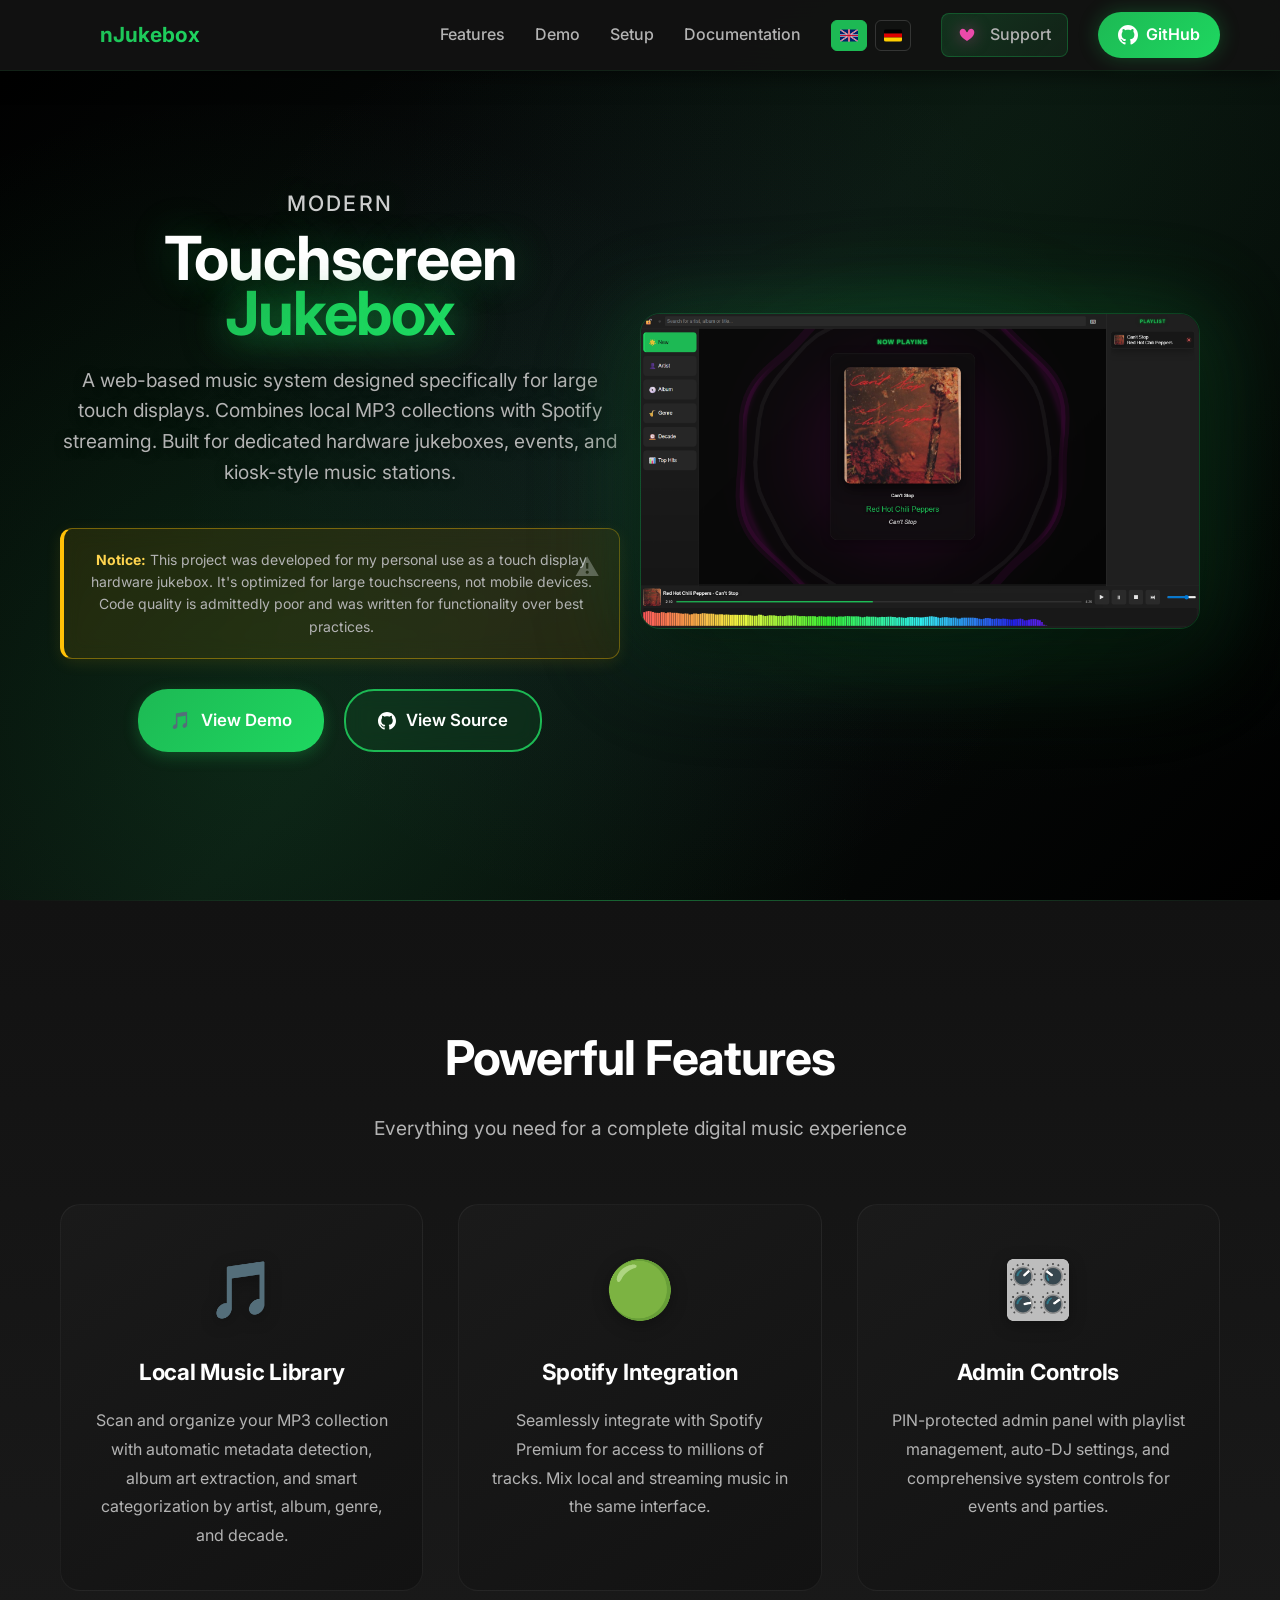
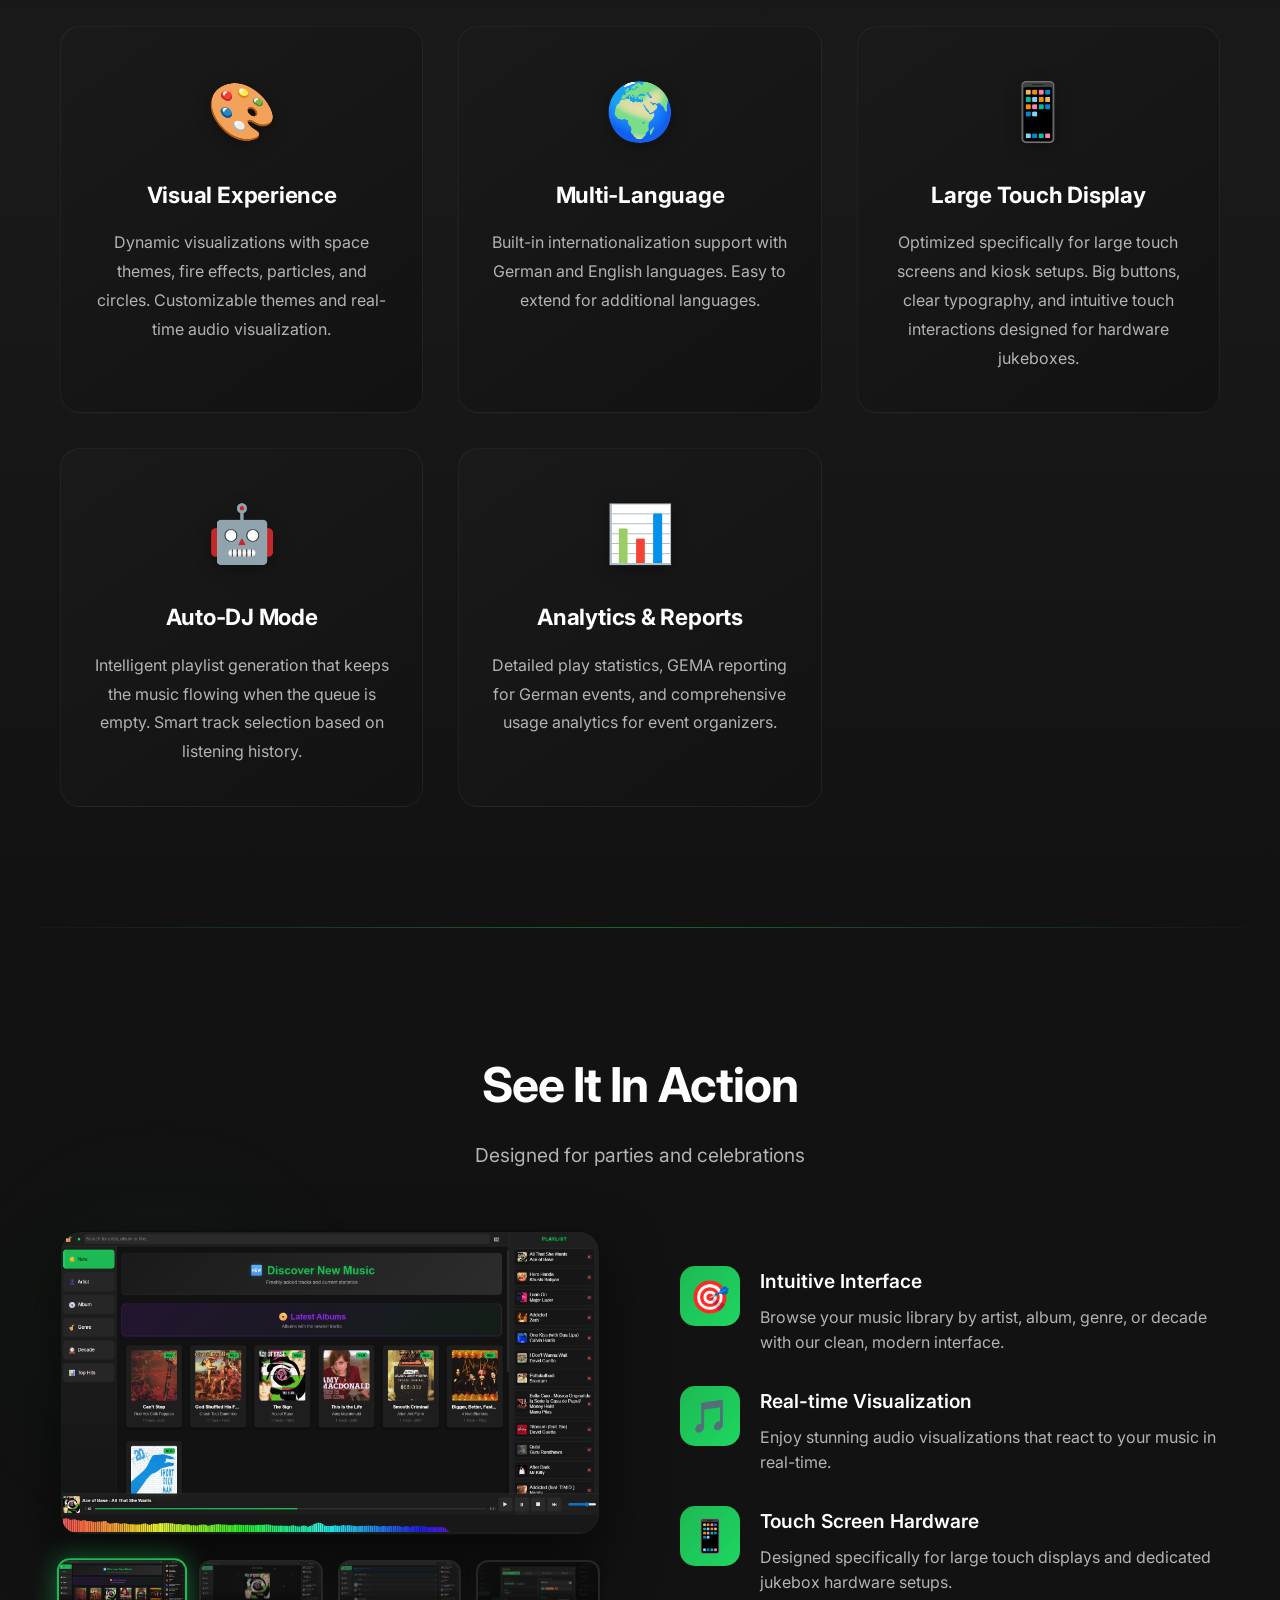
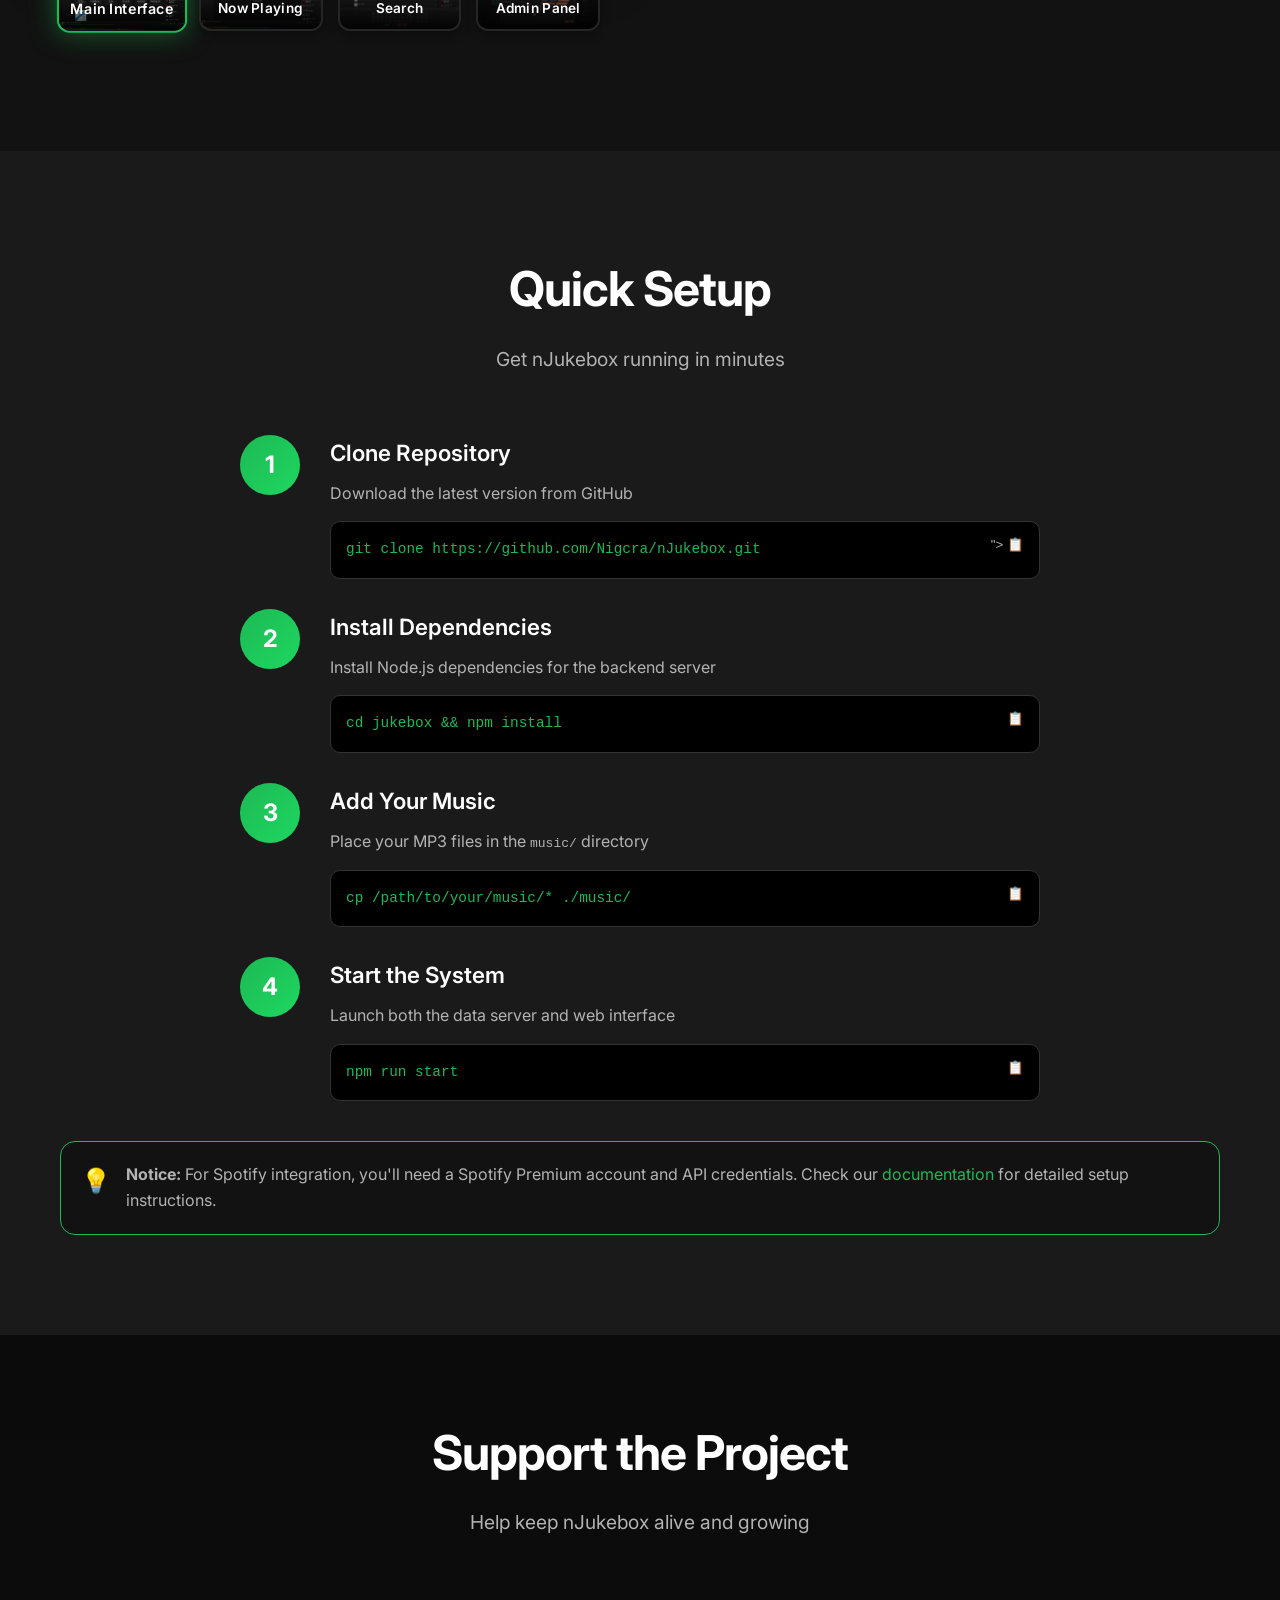
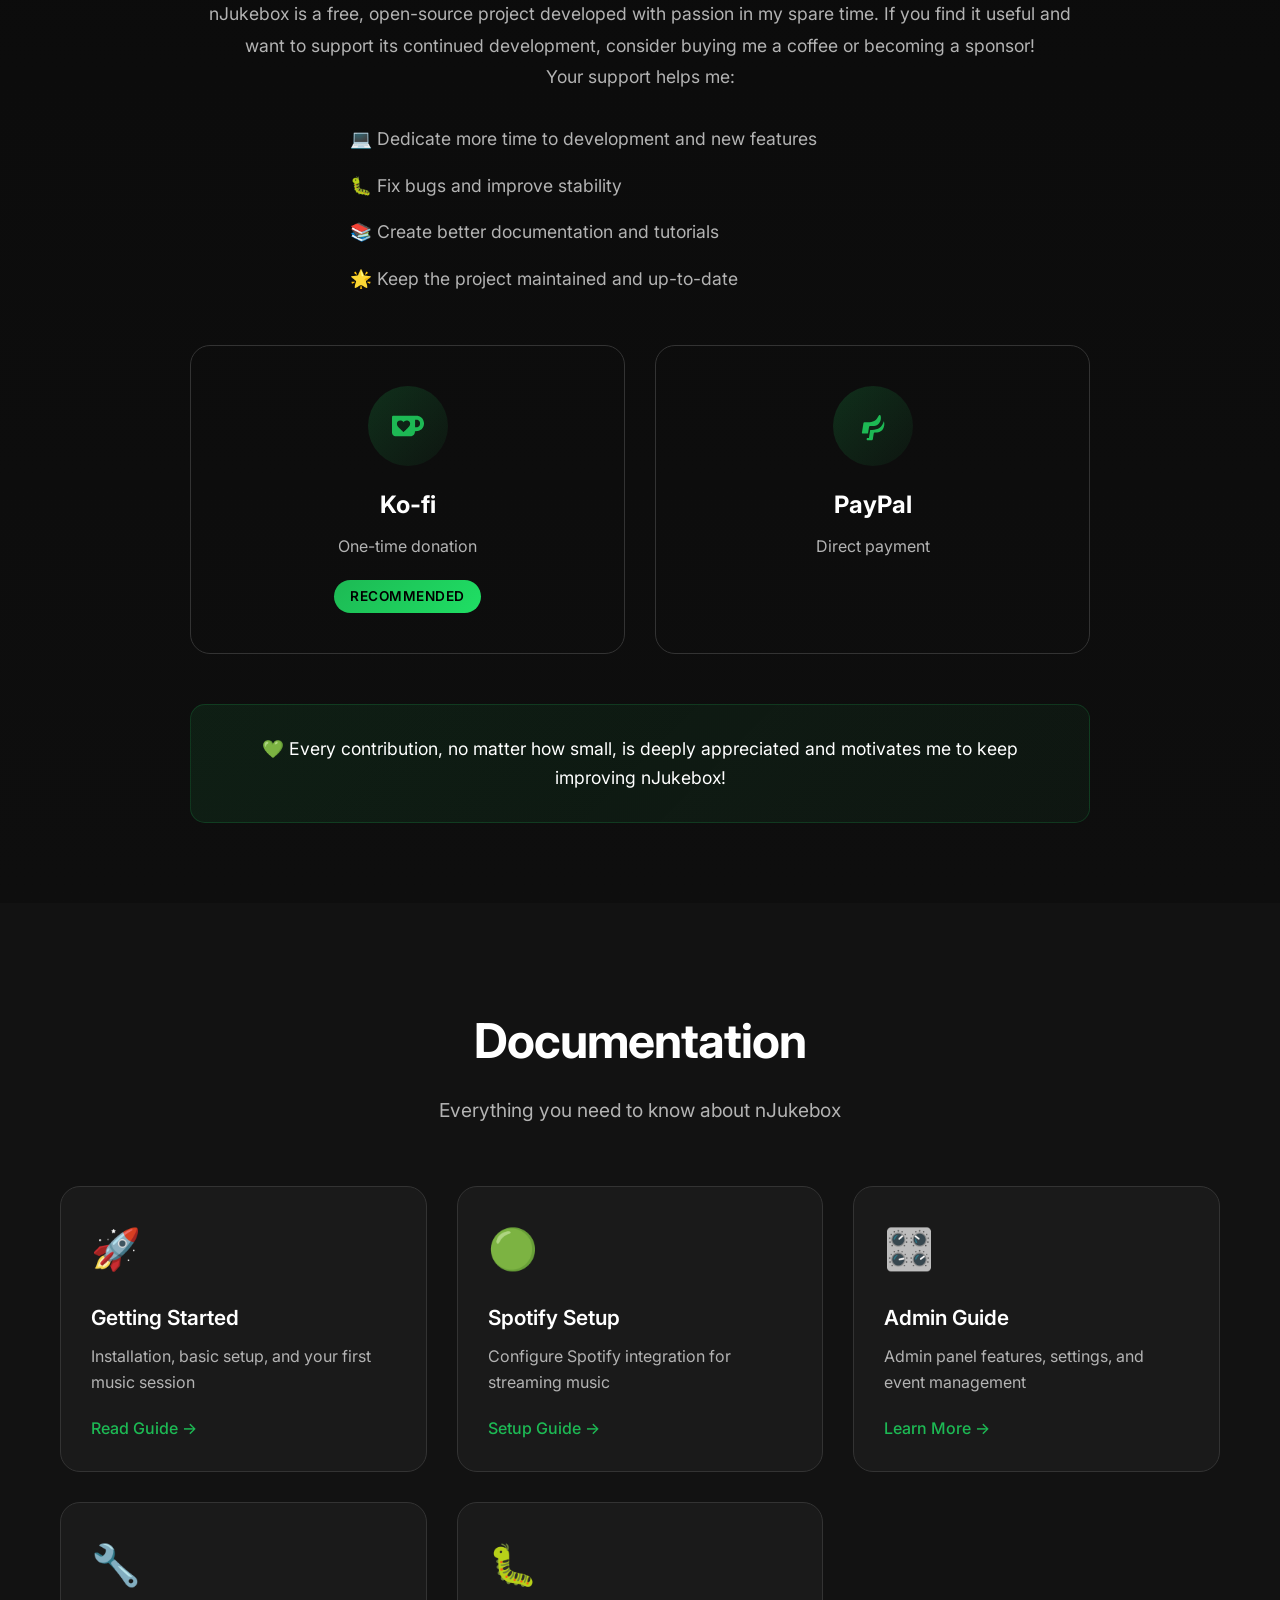
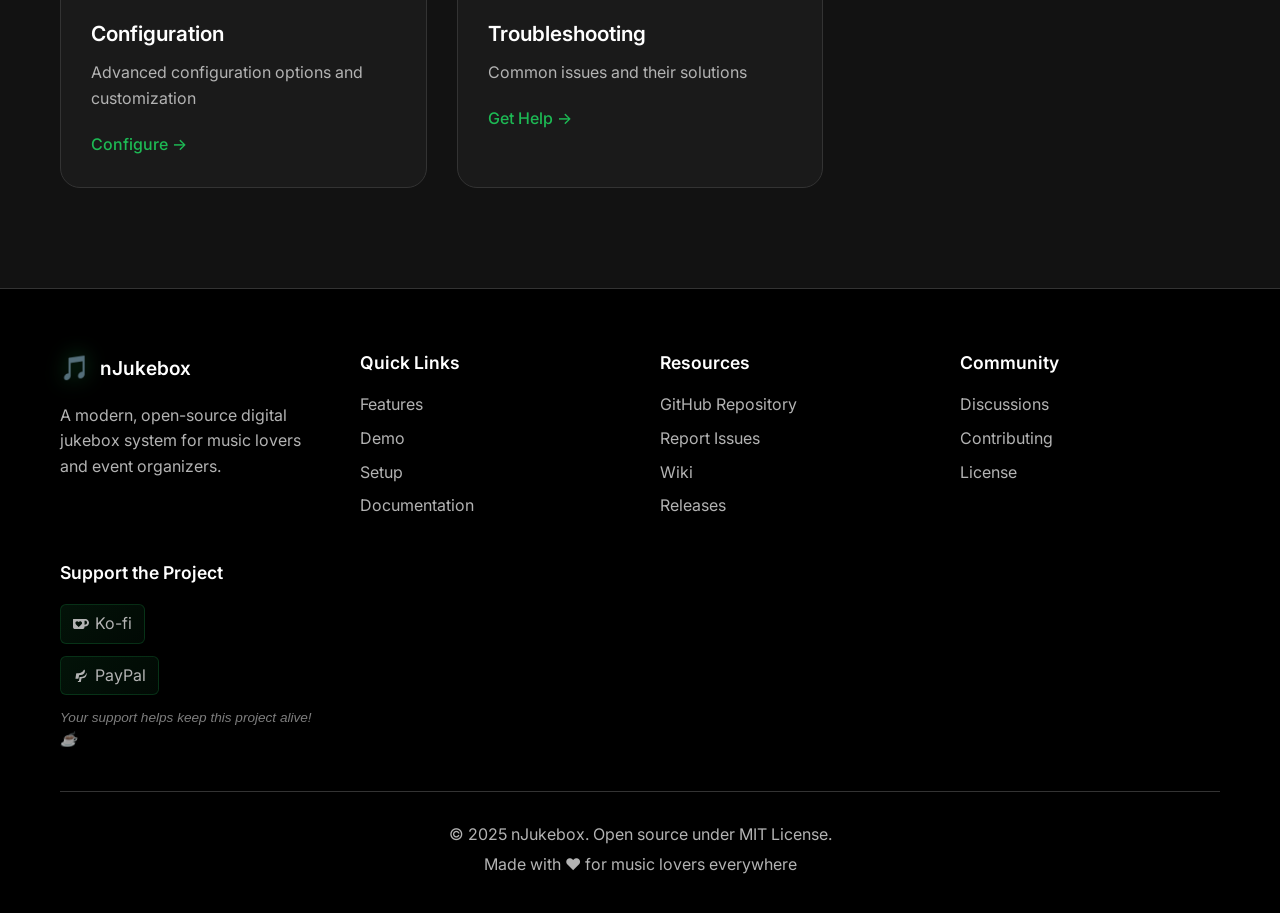
==== commit 68d3b3db: "Add support section with Ko-fi and PayPal, remove scroll indicator" ====
--- a/index.html
+++ b/index.html
@@ -41,6 +41,13 @@
                             </svg>
                         </button>
                     </div>
+                    <a href="#support" class="nav-link support-btn">
+                        <svg width="18" height="18" fill="currentColor" viewBox="0 0 16 16" style="vertical-align: middle; margin-right: 6px;">
+                            <path d="M4.25 2.5c-1.336 0-2.75 1.164-2.75 3 0 2.15 1.58 4.144 3.365 5.682A20.565 20.565 0 008 13.393a20.561 20.561 0 003.135-2.211C12.92 9.644 14.5 7.65 14.5 5.5c0-1.836-1.414-3-2.75-3-1.373 0-2.609.986-3.029 2.456a.75.75 0 01-1.442 0C6.859 3.486 5.623 2.5 4.25 2.5z"/>
+                        </svg>
+                        <span data-lang="en">Support</span>
+                        <span data-lang="de" style="display: none;">Unterstützen</span>
+                    </a>
                     <a href="https://github.com/Nigcra/nJukebox" class="nav-link github-link" target="_blank">
                         <svg width="20" height="20" fill="currentColor" viewBox="0 0 24 24">
                             <path d="M12 0c-6.626 0-12 5.373-12 12 0 5.302 3.438 9.8 8.207 11.387.599.111.793-.261.793-.577v-2.234c-3.338.726-4.033-1.416-4.033-1.416-.546-1.387-1.333-1.756-1.333-1.756-1.089-.745.083-.729.083-.729 1.205.084 1.839 1.237 1.839 1.237 1.07 1.834 2.807 1.304 3.492.997.107-.775.418-1.305.762-1.604-2.665-.305-5.467-1.334-5.467-5.931 0-1.311.469-2.381 1.236-3.221-.124-.303-.535-1.524.117-3.176 0 0 1.008-.322 3.301 1.23.957-.266 1.983-.399 3.003-.404 1.02.005 2.047.138 3.006.404 2.291-1.552 3.297-1.23 3.297-1.23.653 1.653.242 2.874.118 3.176.77.84 1.235 1.911 1.235 3.221 0 4.609-2.807 5.624-5.479 5.921.43.372.823 1.102.823 2.222v3.293c0 .319.192.694.801.576 4.765-1.589 8.199-6.086 8.199-11.386 0-6.627-5.373-12-12-12z"/>
@@ -119,10 +126,6 @@
                 </div>
             </div>
         </div>
-        
-        <a href="#features" class="scroll-indicator">
-            <span>Scroll</span>
-        </a>
     </header>
 
     <!-- Features Section -->
@@ -556,6 +559,78 @@
         </div>
     </section>
 
+    <!-- Support Section -->
+    <section id="support" class="support-section">
+        <div class="container">
+            <div class="section-header" data-lang="en">
+                <h2 class="section-title">Support the Project</h2>
+                <p class="section-subtitle">Help keep nJukebox alive and growing</p>
+            </div>
+            
+            <div class="section-header" data-lang="de" style="display: none;">
+                <h2 class="section-title">Projekt unterstützen</h2>
+                <p class="section-subtitle">Hilf mit, nJukebox am Leben zu erhalten</p>
+            </div>
+
+            <div class="support-content">
+                <div class="support-text" data-lang="en">
+                    <p>nJukebox is a free, open-source project developed with passion in my spare time. If you find it useful and want to support its continued development, consider buying me a coffee or becoming a sponsor!</p>
+                    <p>Your support helps me:</p>
+                    <ul>
+                        <li>💻 Dedicate more time to development and new features</li>
+                        <li>🐛 Fix bugs and improve stability</li>
+                        <li>📚 Create better documentation and tutorials</li>
+                        <li>🌟 Keep the project maintained and up-to-date</li>
+                    </ul>
+                </div>
+
+                <div class="support-text" data-lang="de" style="display: none;">
+                    <p>nJukebox ist ein kostenloses Open-Source-Projekt, das ich mit Leidenschaft in meiner Freizeit entwickle. Wenn du es nützlich findest und die weitere Entwicklung unterstützen möchtest, spendier mir einen Kaffee oder werde Sponsor!</p>
+                    <p>Deine Unterstützung hilft mir:</p>
+                    <ul>
+                        <li>💻 Mehr Zeit für Entwicklung und neue Features zu investieren</li>
+                        <li>🐛 Bugs zu beheben und Stabilität zu verbessern</li>
+                        <li>📚 Bessere Dokumentation und Tutorials zu erstellen</li>
+                        <li>🌟 Das Projekt gepflegt und aktuell zu halten</li>
+                    </ul>
+                </div>
+
+                <div class="support-options">
+                    <a href="https://ko-fi.com/nigcra" target="_blank" class="support-card kofi">
+                        <div class="support-card-icon">
+                            <svg width="32" height="32" viewBox="0 0 24 24" fill="currentColor">
+                                <path d="M23.881 8.948c-.773-4.085-4.859-4.593-4.859-4.593H.723c-.604 0-.679.798-.679.798s-.082 7.324-.022 11.822c.164 2.424 2.586 2.672 2.586 2.672s8.267-.023 11.966-.049c2.438-.426 2.683-2.566 2.658-3.734 4.352.24 7.422-2.831 6.649-6.916zm-11.062 3.511c-1.246 1.453-4.011 3.976-4.011 3.976s-.121.119-.31.023c-.076-.057-.108-.09-.108-.09-.443-.441-3.368-3.049-4.034-3.954-.709-.965-1.041-2.7-.091-3.71.951-1.01 3.005-1.086 4.363.407 0 0 1.565-1.782 3.468-.963 1.904.82 1.832 3.011.723 4.311zm6.173.478c-.928.116-1.682.028-1.682.028V7.284h1.77s1.971.551 1.971 2.638c0 1.913-.985 2.667-2.059 3.015z"/>
+                            </svg>
+                        </div>
+                        <h3>Ko-fi</h3>
+                        <p data-lang="en">One-time donation</p>
+                        <p data-lang="de" style="display: none;">Einmalige Spende</p>
+                        <span class="support-badge" data-lang="en">Recommended</span>
+                        <span class="support-badge" data-lang="de" style="display: none;">Empfohlen</span>
+                    </a>
+
+                    <a href="https://paypal.me/nigcra" target="_blank" class="support-card paypal">
+                        <div class="support-card-icon">
+                            <svg width="32" height="32" viewBox="0 0 24 24" fill="currentColor">
+                                <path d="M20.067 8.478c.492.88.556 2.014.3 3.327-.74 3.806-3.276 5.12-6.514 5.12h-.5a.805.805 0 00-.794.68l-.04.22-.63 3.993-.028.15a.805.805 0 01-.794.679H7.72a.483.483 0 01-.477-.558L7.418 21h1.518l.95-6.02h1.385c4.678 0 7.75-2.203 8.796-6.502zm-2.96-5.09c.762.868.983 2.035.752 3.463-.68 3.496-2.937 5.229-6.212 5.229h-1.81l-.013.007a.805.805 0 00-.794.68l-.014.07-.633 4.013-.028.15a.804.804 0 01-.793.679H4.15a.483.483 0 01-.477-.558l1.136-7.22a.805.805 0 01.793-.68h2.644c3.605 0 6.313-1.434 7.538-4.238a6.764 6.764 0 011.36-1.595z"/>
+                            </svg>
+                        </div>
+                        <h3>PayPal</h3>
+                        <p data-lang="en">Direct payment</p>
+                        <p data-lang="de" style="display: none;">Direkte Zahlung</p>
+                    </a>
+                </div>
+
+                <div class="support-message" data-lang="en">
+                    <p>💚 Every contribution, no matter how small, is deeply appreciated and motivates me to keep improving nJukebox!</p>
+                </div>
+                <div class="support-message" data-lang="de" style="display: none;">
+                    <p>💚 Jeder Beitrag, egal wie klein, wird sehr geschätzt und motiviert mich, nJukebox weiter zu verbessern!</p>
+                </div>
+            </div>
+        </div>
+    </section>
+
     <!-- Documentation Section -->
     <section id="docs" class="docs">
         <div class="container">
@@ -692,6 +767,27 @@
                         <li><a href="https://github.com/Nigcra/nJukebox/blob/main/LICENSE" target="_blank"><span data-lang="en">License</span><span data-lang="de" style="display: none;">Lizenz</span></a></li>
                     </ul>
                 </div>
+
+                <div class="footer-section">
+                    <h4 data-lang="en">Support the Project</h4>
+                    <h4 data-lang="de" style="display: none;">Projekt unterstützen</h4>
+                    <ul class="footer-links">
+                        <li><a href="https://ko-fi.com/nigcra" target="_blank" class="support-link">
+                            <svg width="16" height="16" viewBox="0 0 24 24" fill="currentColor" style="vertical-align: middle; margin-right: 6px;">
+                                <path d="M23.881 8.948c-.773-4.085-4.859-4.593-4.859-4.593H.723c-.604 0-.679.798-.679.798s-.082 7.324-.022 11.822c.164 2.424 2.586 2.672 2.586 2.672s8.267-.023 11.966-.049c2.438-.426 2.683-2.566 2.658-3.734 4.352.24 7.422-2.831 6.649-6.916zm-11.062 3.511c-1.246 1.453-4.011 3.976-4.011 3.976s-.121.119-.31.023c-.076-.057-.108-.09-.108-.09-.443-.441-3.368-3.049-4.034-3.954-.709-.965-1.041-2.7-.091-3.71.951-1.01 3.005-1.086 4.363.407 0 0 1.565-1.782 3.468-.963 1.904.82 1.832 3.011.723 4.311zm6.173.478c-.928.116-1.682.028-1.682.028V7.284h1.77s1.971.551 1.971 2.638c0 1.913-.985 2.667-2.059 3.015z"/>
+                            </svg>
+                            Ko-fi
+                        </a></li>
+                        <li><a href="https://paypal.me/nigcra" target="_blank" class="support-link">
+                            <svg width="16" height="16" viewBox="0 0 24 24" fill="currentColor" style="vertical-align: middle; margin-right: 6px;">
+                                <path d="M20.067 8.478c.492.88.556 2.014.3 3.327-.74 3.806-3.276 5.12-6.514 5.12h-.5a.805.805 0 00-.794.68l-.04.22-.63 3.993-.028.15a.805.805 0 01-.794.679H7.72a.483.483 0 01-.477-.558L7.418 21h1.518l.95-6.02h1.385c4.678 0 7.75-2.203 8.796-6.502zm-2.96-5.09c.762.868.983 2.035.752 3.463-.68 3.496-2.937 5.229-6.212 5.229h-1.81l-.013.007a.805.805 0 00-.794.68l-.014.07-.633 4.013-.028.15a.804.804 0 01-.793.679H4.15a.483.483 0 01-.477-.558l1.136-7.22a.805.805 0 01.793-.68h2.644c3.605 0 6.313-1.434 7.538-4.238a6.764 6.764 0 011.36-1.595z"/>
+                            </svg>
+                            PayPal
+                        </a></li>
+                    </ul>
+                    <p class="support-note" data-lang="en" style="font-size: 0.85em; margin-top: 10px; opacity: 0.7;">Your support helps keep this project alive! ☕</p>
+                    <p class="support-note" data-lang="de" style="display: none; font-size: 0.85em; margin-top: 10px; opacity: 0.7;">Deine Unterstützung hält dieses Projekt am Leben! ☕</p>
+                </div>
             </div>
             
             <div class="footer-bottom">
--- a/style.css
+++ b/style.css
@@ -1215,6 +1215,186 @@
     text-decoration: underline;
 }
 
+/* Support Section */
+.support-section {
+    padding: 80px 0;
+    background: linear-gradient(180deg, var(--background-color) 0%, var(--background-darker) 100%);
+}
+
+.support-content {
+    max-width: 900px;
+    margin: 0 auto;
+}
+
+.support-text {
+    text-align: center;
+    margin-bottom: 50px;
+    color: var(--text-secondary);
+    font-size: 1.1em;
+    line-height: 1.8;
+}
+
+.support-text ul {
+    text-align: left;
+    max-width: 600px;
+    margin: 30px auto;
+    list-style: none;
+    padding: 0;
+}
+
+.support-text li {
+    margin: 15px 0;
+    padding-left: 10px;
+    font-size: 1em;
+}
+
+.support-options {
+    display: grid;
+    grid-template-columns: repeat(auto-fit, minmax(250px, 1fr));
+    gap: 30px;
+    margin: 50px 0;
+}
+
+.support-card {
+    background: linear-gradient(135deg, var(--background-lighter), var(--background-color));
+    border: 1px solid var(--border-color);
+    border-radius: 20px;
+    padding: 40px 30px;
+    text-align: center;
+    text-decoration: none;
+    color: var(--text-color);
+    transition: all 0.4s ease;
+    position: relative;
+    overflow: hidden;
+}
+
+.support-card::before {
+    content: '';
+    position: absolute;
+    top: 0;
+    left: 0;
+    right: 0;
+    bottom: 0;
+    background: radial-gradient(circle at center, rgba(29, 185, 84, 0.1), transparent);
+    opacity: 0;
+    transition: opacity 0.4s ease;
+}
+
+.support-card:hover::before {
+    opacity: 1;
+}
+
+.support-card:hover {
+    transform: translateY(-10px);
+    border-color: var(--primary-color);
+    box-shadow: 0 20px 60px rgba(29, 185, 84, 0.3);
+}
+
+.support-card-icon {
+    width: 80px;
+    height: 80px;
+    margin: 0 auto 20px;
+    background: linear-gradient(135deg, rgba(29, 185, 84, 0.2), rgba(29, 185, 84, 0.05));
+    border-radius: 50%;
+    display: flex;
+    align-items: center;
+    justify-content: center;
+    color: var(--primary-color);
+    transition: all 0.4s ease;
+}
+
+.support-card:hover .support-card-icon {
+    transform: scale(1.1) rotate(5deg);
+    box-shadow: 0 0 40px rgba(29, 185, 84, 0.4);
+}
+
+.support-card h3 {
+    font-size: 1.5em;
+    margin-bottom: 10px;
+    color: var(--text-color);
+}
+
+.support-card p {
+    color: var(--text-secondary);
+    margin-bottom: 20px;
+}
+
+.support-badge {
+    display: inline-block;
+    padding: 6px 16px;
+    background: linear-gradient(135deg, var(--primary-color), var(--primary-light));
+    color: #000;
+    border-radius: 20px;
+    font-size: 0.85em;
+    font-weight: 600;
+    text-transform: uppercase;
+    letter-spacing: 0.5px;
+}
+
+.github-sponsors:hover .support-card-icon {
+    color: #ea4aaa;
+}
+
+.github-sponsors:hover {
+    border-color: #ea4aaa;
+    box-shadow: 0 20px 60px rgba(234, 74, 170, 0.3);
+}
+
+.kofi:hover .support-card-icon {
+    color: #13C3FF;
+}
+
+.kofi:hover {
+    border-color: #13C3FF;
+    box-shadow: 0 20px 60px rgba(19, 195, 255, 0.3);
+}
+
+.paypal:hover .support-card-icon {
+    color: #00457C;
+}
+
+.paypal:hover {
+    border-color: #0070BA;
+    box-shadow: 0 20px 60px rgba(0, 112, 186, 0.3);
+}
+
+.support-message {
+    text-align: center;
+    margin-top: 50px;
+    padding: 30px;
+    background: linear-gradient(135deg, rgba(29, 185, 84, 0.1), rgba(29, 185, 84, 0.05));
+    border-radius: 15px;
+    border: 1px solid rgba(29, 185, 84, 0.2);
+}
+
+.support-message p {
+    font-size: 1.1em;
+    color: var(--text-color);
+    margin: 0;
+    line-height: 1.6;
+}
+
+/* Support Button in Navbar */
+.support-btn {
+    background: linear-gradient(135deg, rgba(29, 185, 84, 0.2), rgba(29, 185, 84, 0.1));
+    border: 1px solid rgba(29, 185, 84, 0.3);
+    border-radius: 8px;
+    padding: 8px 16px !important;
+    transition: all 0.3s ease;
+}
+
+.support-btn:hover {
+    background: linear-gradient(135deg, rgba(29, 185, 84, 0.3), rgba(29, 185, 84, 0.15));
+    border-color: rgba(29, 185, 84, 0.5);
+    transform: translateY(-2px);
+    box-shadow: 0 4px 15px rgba(29, 185, 84, 0.3);
+}
+
+.support-btn svg {
+    color: #ea4aaa;
+    filter: drop-shadow(0 0 8px rgba(234, 74, 170, 0.5));
+}
+
 /* Documentation Section */
 .docs {
     padding: 100px 0;
@@ -1324,6 +1504,34 @@
 
 .footer-links a:hover {
     color: var(--primary-color);
+}
+
+/* Support Links Styling */
+.support-link {
+    display: inline-flex;
+    align-items: center;
+    padding: 6px 12px;
+    margin: 2px 0;
+    border-radius: 6px;
+    background: linear-gradient(135deg, rgba(29, 185, 84, 0.1), rgba(29, 185, 84, 0.05));
+    border: 1px solid rgba(29, 185, 84, 0.2);
+    transition: all 0.3s ease;
+}
+
+.support-link:hover {
+    background: linear-gradient(135deg, rgba(29, 185, 84, 0.2), rgba(29, 185, 84, 0.1));
+    border-color: rgba(29, 185, 84, 0.4);
+    transform: translateX(5px);
+    box-shadow: 0 0 20px rgba(29, 185, 84, 0.3);
+}
+
+.support-link svg {
+    flex-shrink: 0;
+}
+
+.support-note {
+    color: var(--text-secondary);
+    font-style: italic;
 }
 
 .footer-bottom {
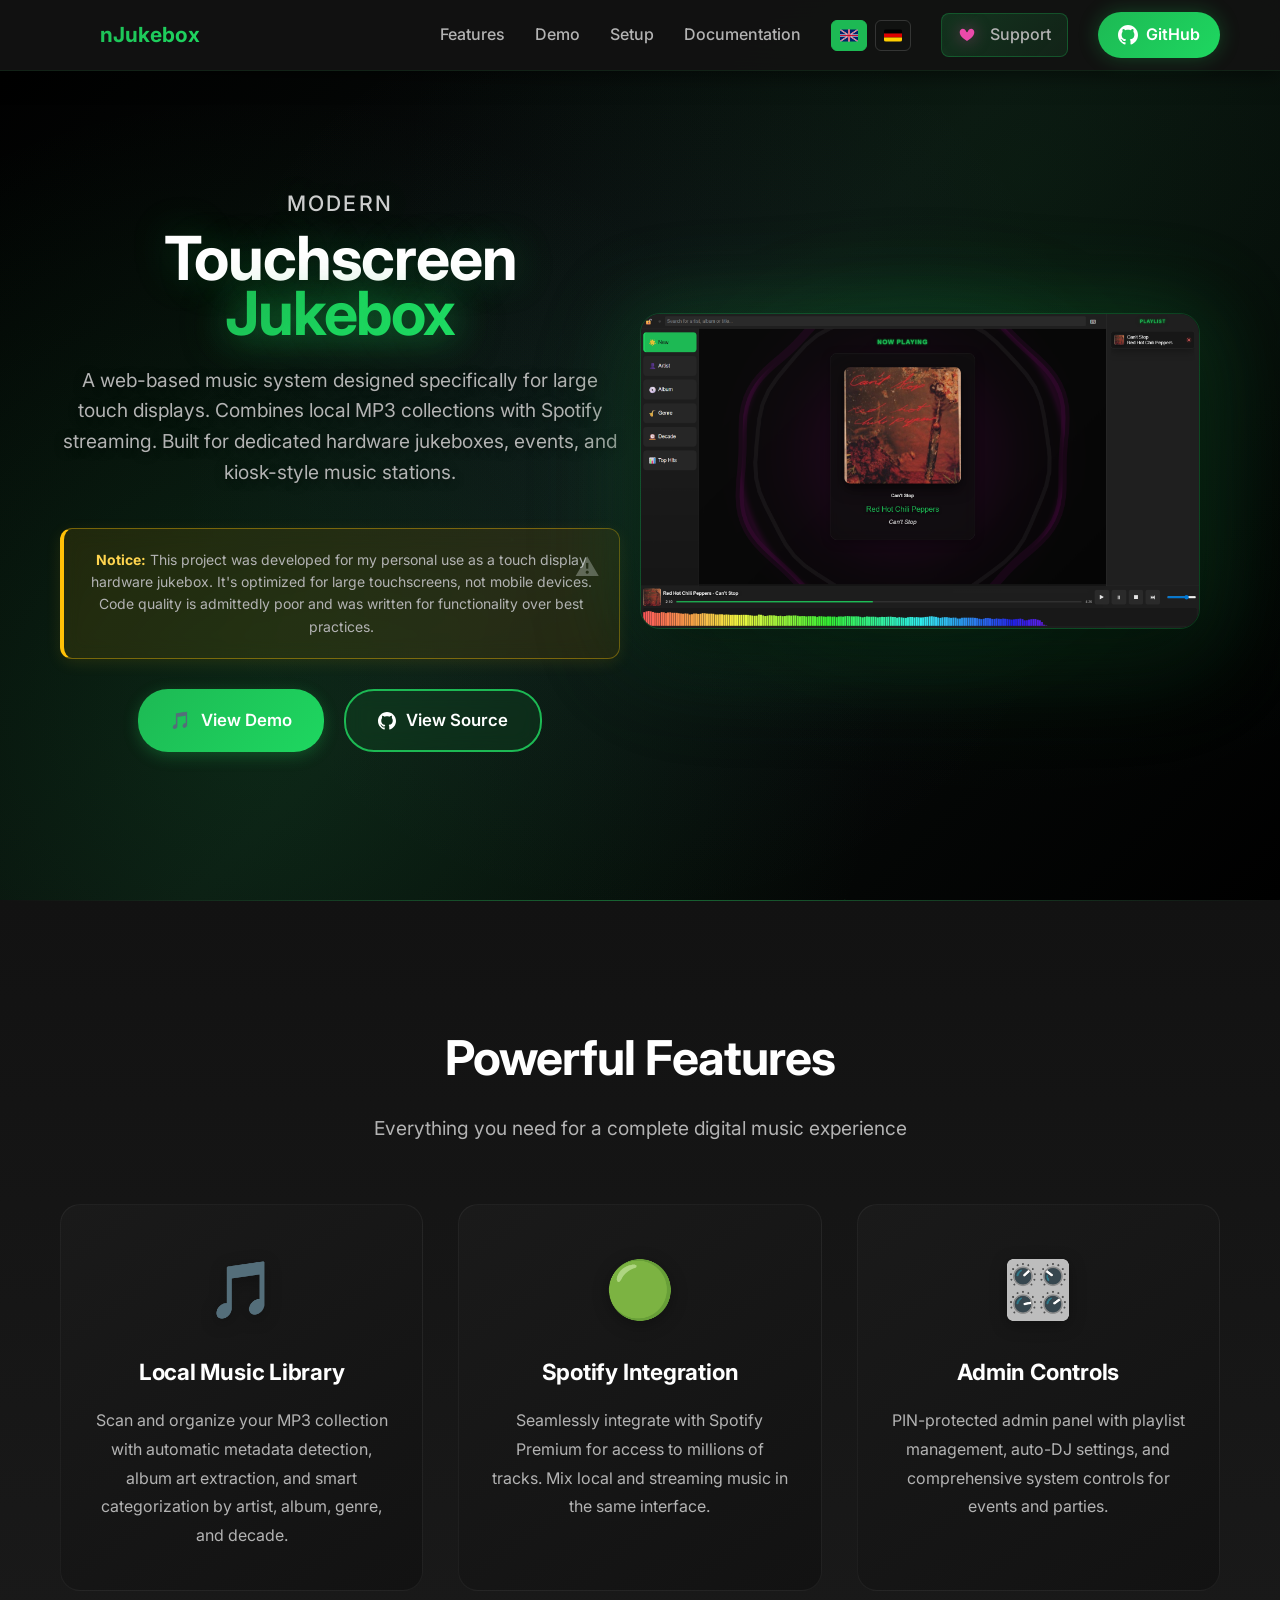
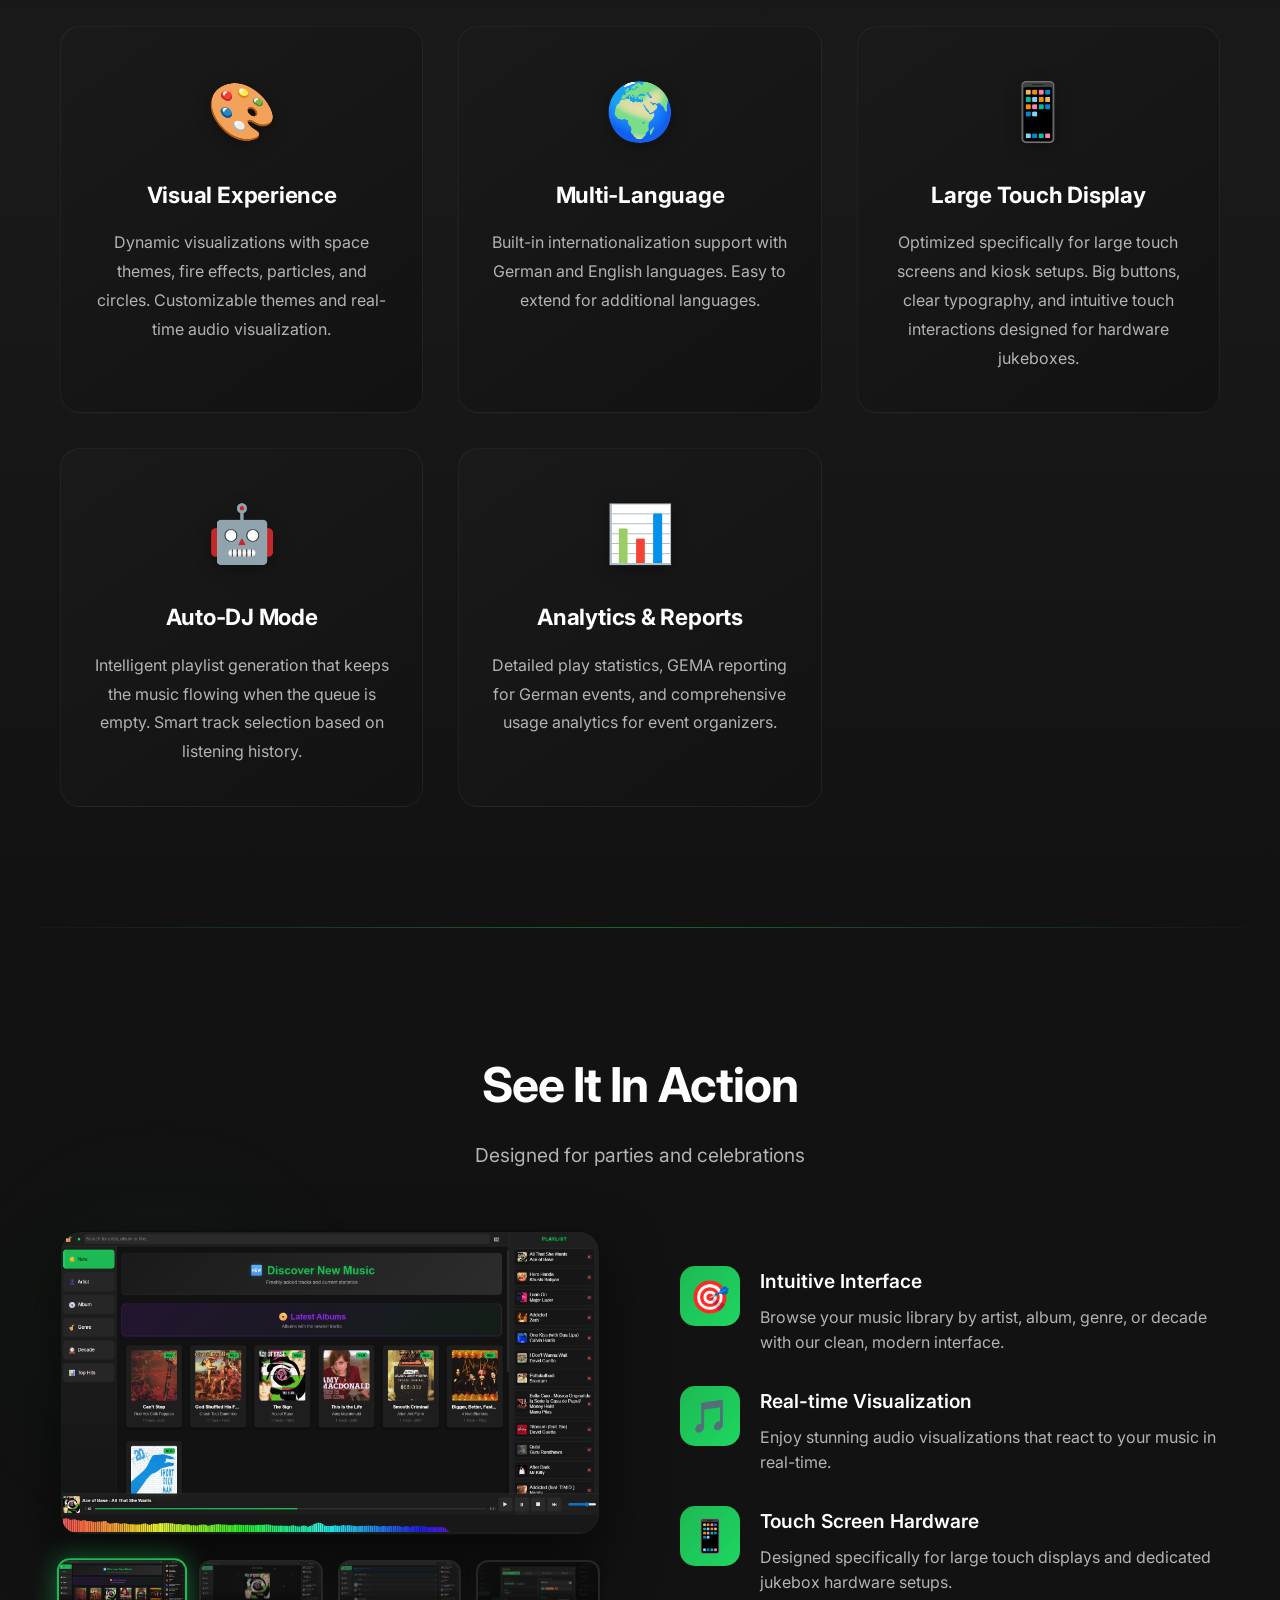
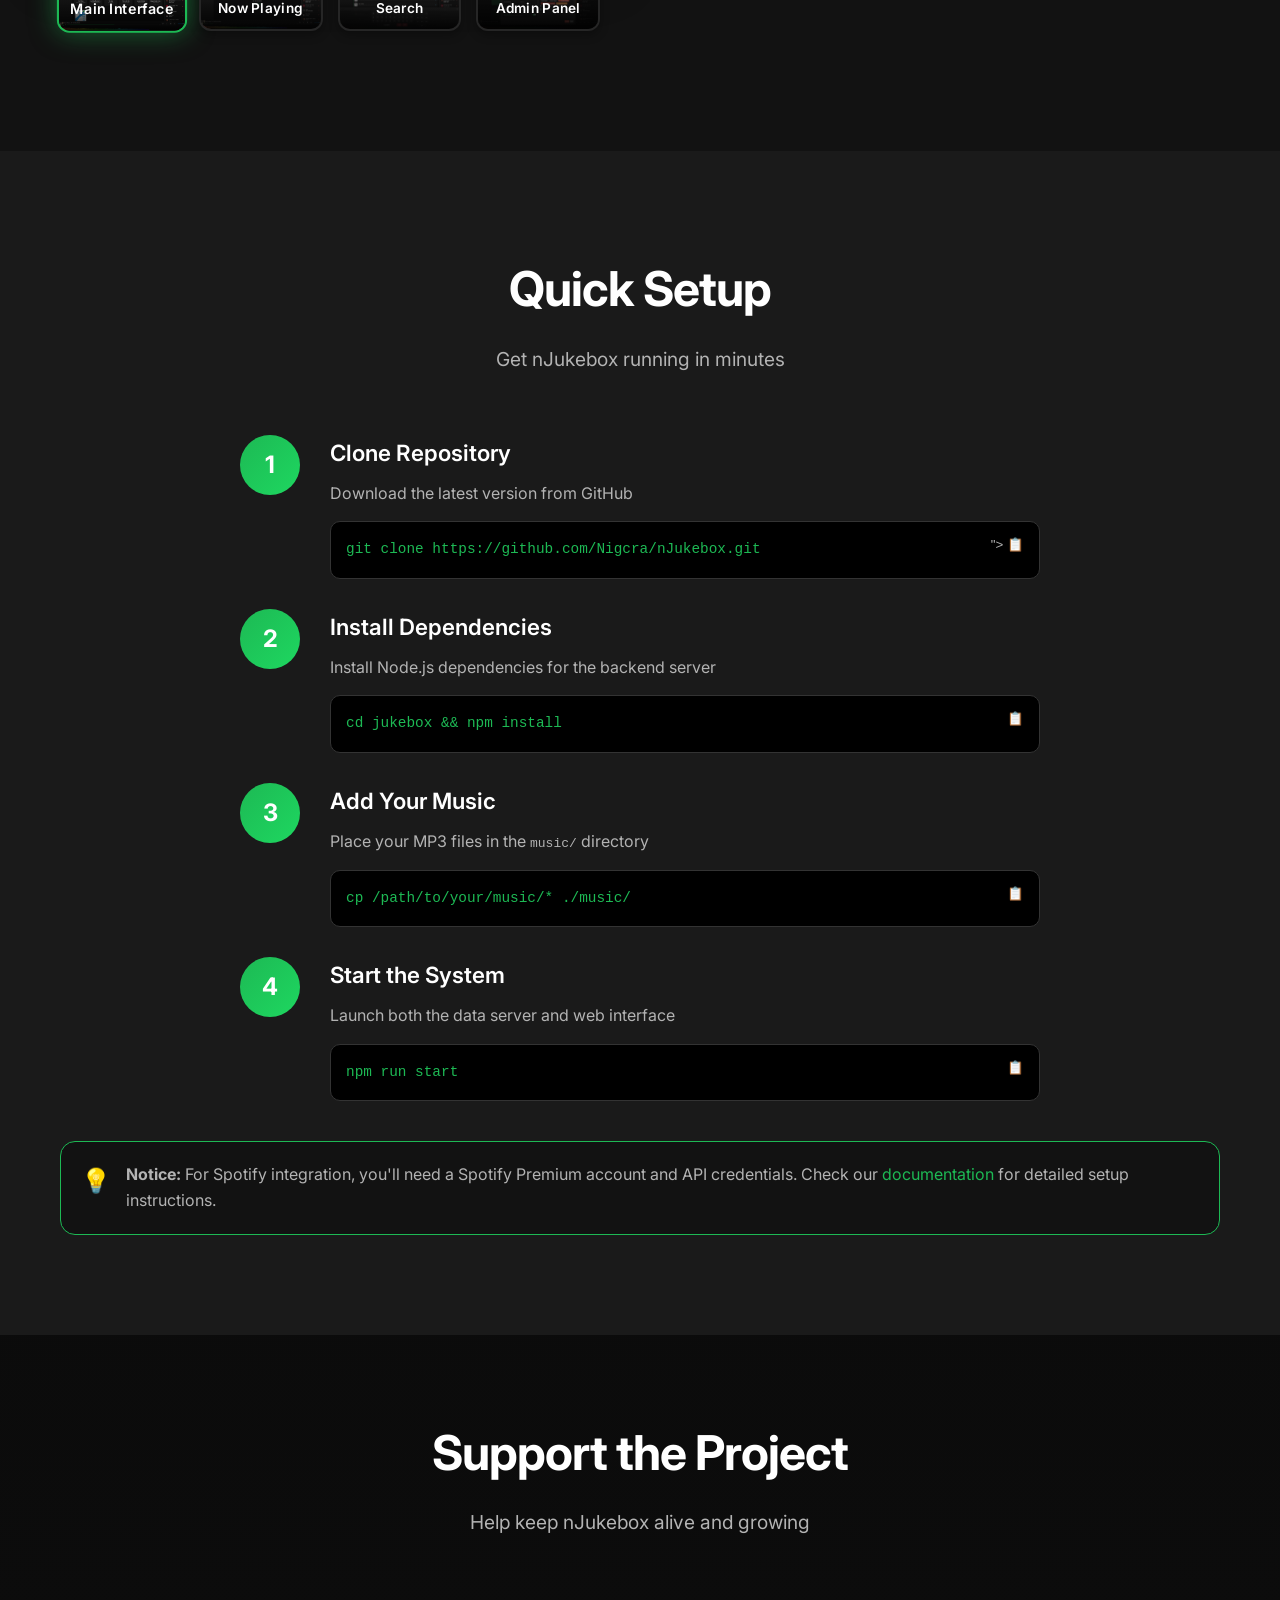
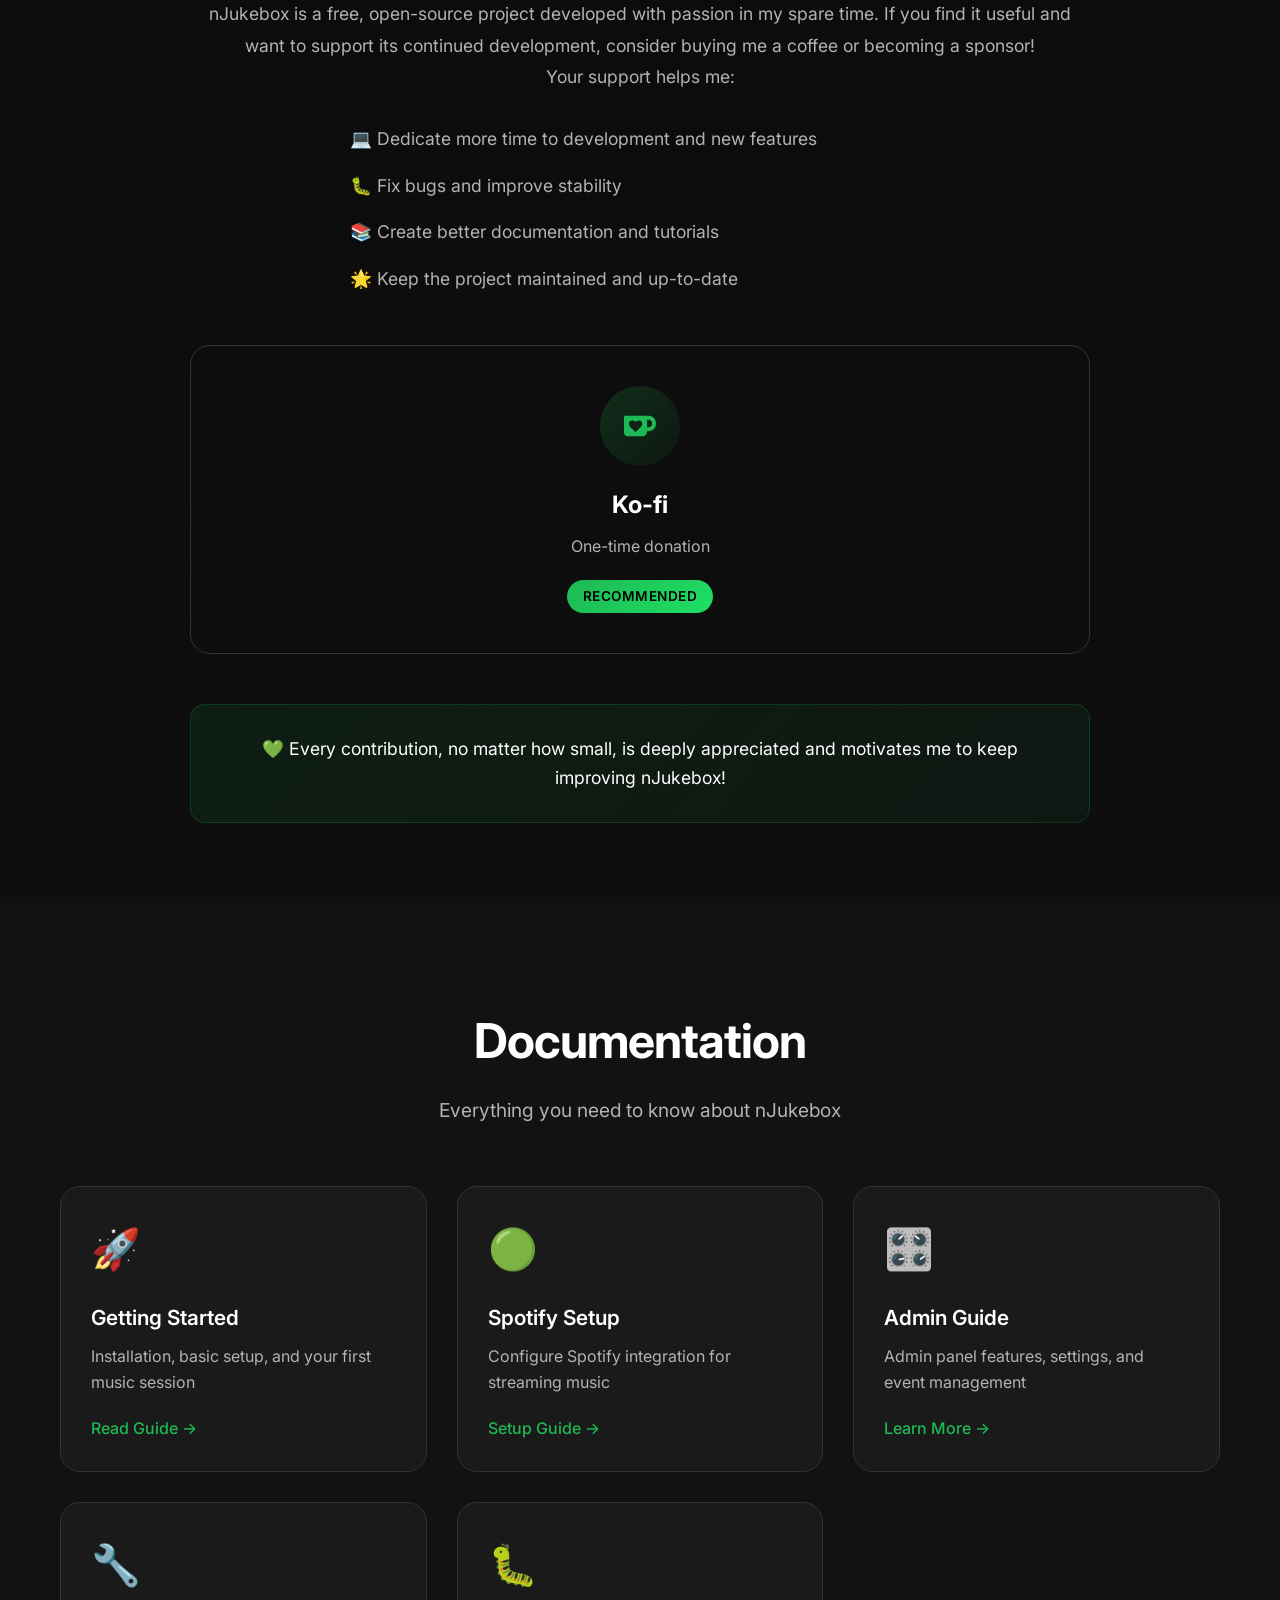
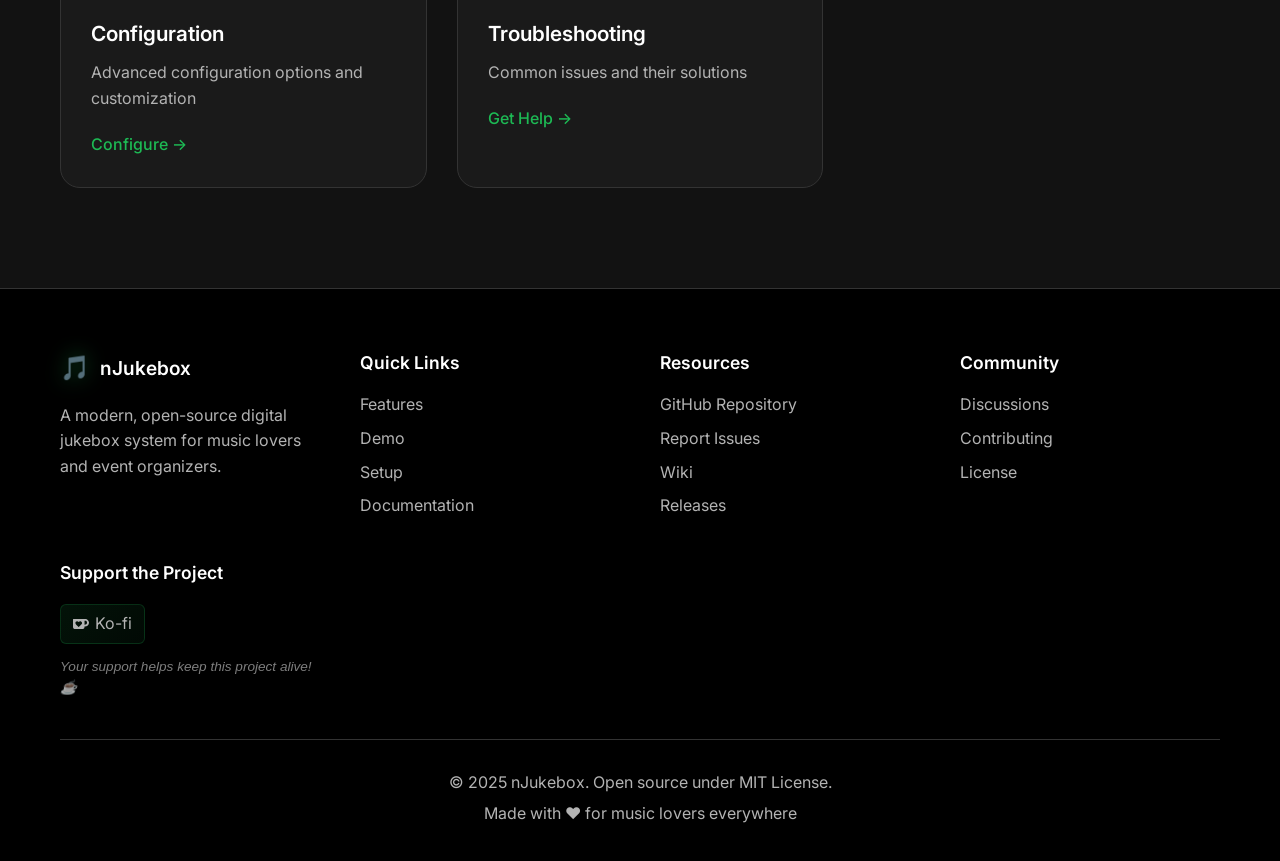
==== commit 32e5c470: "Remove PayPal, keep Ko-fi as only donation option" ====
--- a/index.html
+++ b/index.html
@@ -596,7 +596,7 @@
                 </div>
 
                 <div class="support-options">
-                    <a href="https://ko-fi.com/nigcra" target="_blank" class="support-card kofi">
+                    <a href="https://ko-fi.com/njukebox" target="_blank" class="support-card kofi">
                         <div class="support-card-icon">
                             <svg width="32" height="32" viewBox="0 0 24 24" fill="currentColor">
                                 <path d="M23.881 8.948c-.773-4.085-4.859-4.593-4.859-4.593H.723c-.604 0-.679.798-.679.798s-.082 7.324-.022 11.822c.164 2.424 2.586 2.672 2.586 2.672s8.267-.023 11.966-.049c2.438-.426 2.683-2.566 2.658-3.734 4.352.24 7.422-2.831 6.649-6.916zm-11.062 3.511c-1.246 1.453-4.011 3.976-4.011 3.976s-.121.119-.31.023c-.076-.057-.108-.09-.108-.09-.443-.441-3.368-3.049-4.034-3.954-.709-.965-1.041-2.7-.091-3.71.951-1.01 3.005-1.086 4.363.407 0 0 1.565-1.782 3.468-.963 1.904.82 1.832 3.011.723 4.311zm6.173.478c-.928.116-1.682.028-1.682.028V7.284h1.77s1.971.551 1.971 2.638c0 1.913-.985 2.667-2.059 3.015z"/>
@@ -607,17 +607,6 @@
                         <p data-lang="de" style="display: none;">Einmalige Spende</p>
                         <span class="support-badge" data-lang="en">Recommended</span>
                         <span class="support-badge" data-lang="de" style="display: none;">Empfohlen</span>
-                    </a>
-
-                    <a href="https://paypal.me/nigcra" target="_blank" class="support-card paypal">
-                        <div class="support-card-icon">
-                            <svg width="32" height="32" viewBox="0 0 24 24" fill="currentColor">
-                                <path d="M20.067 8.478c.492.88.556 2.014.3 3.327-.74 3.806-3.276 5.12-6.514 5.12h-.5a.805.805 0 00-.794.68l-.04.22-.63 3.993-.028.15a.805.805 0 01-.794.679H7.72a.483.483 0 01-.477-.558L7.418 21h1.518l.95-6.02h1.385c4.678 0 7.75-2.203 8.796-6.502zm-2.96-5.09c.762.868.983 2.035.752 3.463-.68 3.496-2.937 5.229-6.212 5.229h-1.81l-.013.007a.805.805 0 00-.794.68l-.014.07-.633 4.013-.028.15a.804.804 0 01-.793.679H4.15a.483.483 0 01-.477-.558l1.136-7.22a.805.805 0 01.793-.68h2.644c3.605 0 6.313-1.434 7.538-4.238a6.764 6.764 0 011.36-1.595z"/>
-                            </svg>
-                        </div>
-                        <h3>PayPal</h3>
-                        <p data-lang="en">Direct payment</p>
-                        <p data-lang="de" style="display: none;">Direkte Zahlung</p>
                     </a>
                 </div>
 
@@ -772,17 +761,11 @@
                     <h4 data-lang="en">Support the Project</h4>
                     <h4 data-lang="de" style="display: none;">Projekt unterstützen</h4>
                     <ul class="footer-links">
-                        <li><a href="https://ko-fi.com/nigcra" target="_blank" class="support-link">
+                        <li><a href="https://ko-fi.com/njukebox" target="_blank" class="support-link">
                             <svg width="16" height="16" viewBox="0 0 24 24" fill="currentColor" style="vertical-align: middle; margin-right: 6px;">
                                 <path d="M23.881 8.948c-.773-4.085-4.859-4.593-4.859-4.593H.723c-.604 0-.679.798-.679.798s-.082 7.324-.022 11.822c.164 2.424 2.586 2.672 2.586 2.672s8.267-.023 11.966-.049c2.438-.426 2.683-2.566 2.658-3.734 4.352.24 7.422-2.831 6.649-6.916zm-11.062 3.511c-1.246 1.453-4.011 3.976-4.011 3.976s-.121.119-.31.023c-.076-.057-.108-.09-.108-.09-.443-.441-3.368-3.049-4.034-3.954-.709-.965-1.041-2.7-.091-3.71.951-1.01 3.005-1.086 4.363.407 0 0 1.565-1.782 3.468-.963 1.904.82 1.832 3.011.723 4.311zm6.173.478c-.928.116-1.682.028-1.682.028V7.284h1.77s1.971.551 1.971 2.638c0 1.913-.985 2.667-2.059 3.015z"/>
                             </svg>
                             Ko-fi
-                        </a></li>
-                        <li><a href="https://paypal.me/nigcra" target="_blank" class="support-link">
-                            <svg width="16" height="16" viewBox="0 0 24 24" fill="currentColor" style="vertical-align: middle; margin-right: 6px;">
-                                <path d="M20.067 8.478c.492.88.556 2.014.3 3.327-.74 3.806-3.276 5.12-6.514 5.12h-.5a.805.805 0 00-.794.68l-.04.22-.63 3.993-.028.15a.805.805 0 01-.794.679H7.72a.483.483 0 01-.477-.558L7.418 21h1.518l.95-6.02h1.385c4.678 0 7.75-2.203 8.796-6.502zm-2.96-5.09c.762.868.983 2.035.752 3.463-.68 3.496-2.937 5.229-6.212 5.229h-1.81l-.013.007a.805.805 0 00-.794.68l-.014.07-.633 4.013-.028.15a.804.804 0 01-.793.679H4.15a.483.483 0 01-.477-.558l1.136-7.22a.805.805 0 01.793-.68h2.644c3.605 0 6.313-1.434 7.538-4.238a6.764 6.764 0 011.36-1.595z"/>
-                            </svg>
-                            PayPal
                         </a></li>
                     </ul>
                     <p class="support-note" data-lang="en" style="font-size: 0.85em; margin-top: 10px; opacity: 0.7;">Your support helps keep this project alive! ☕</p>
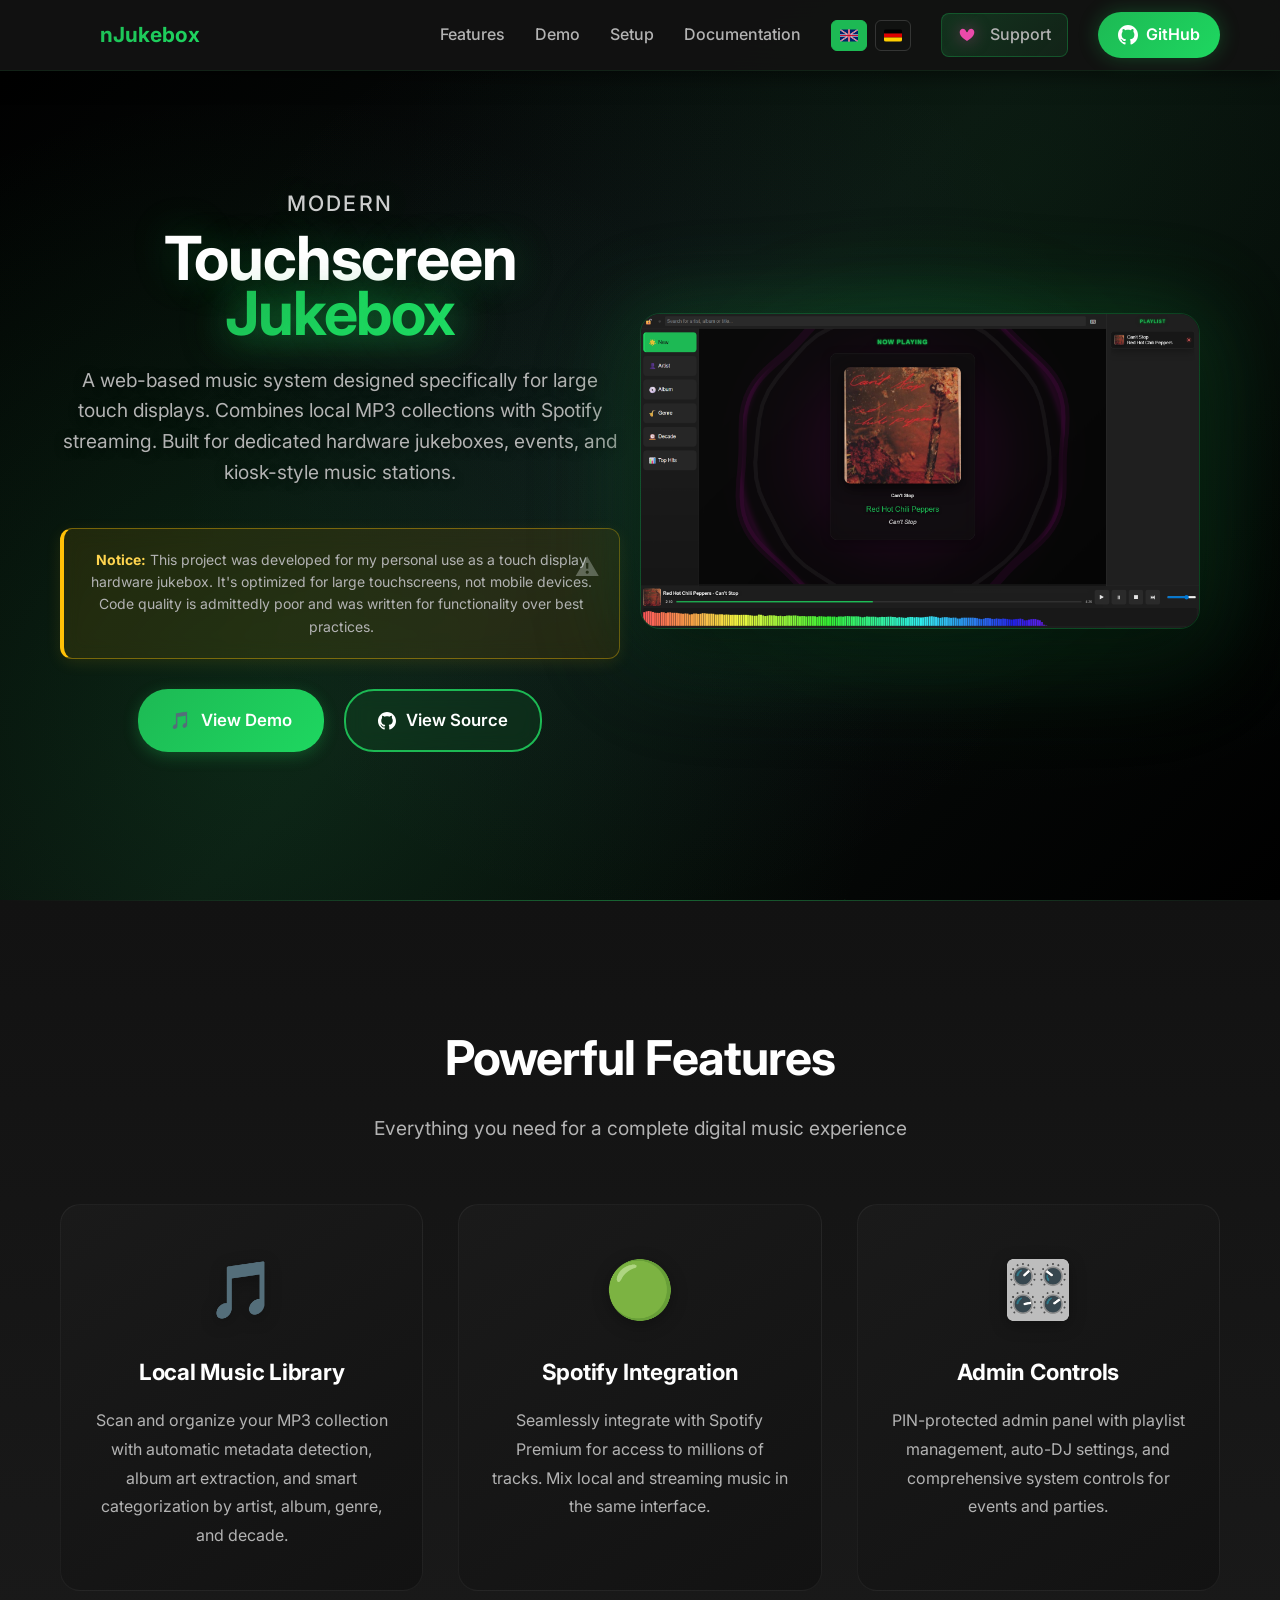
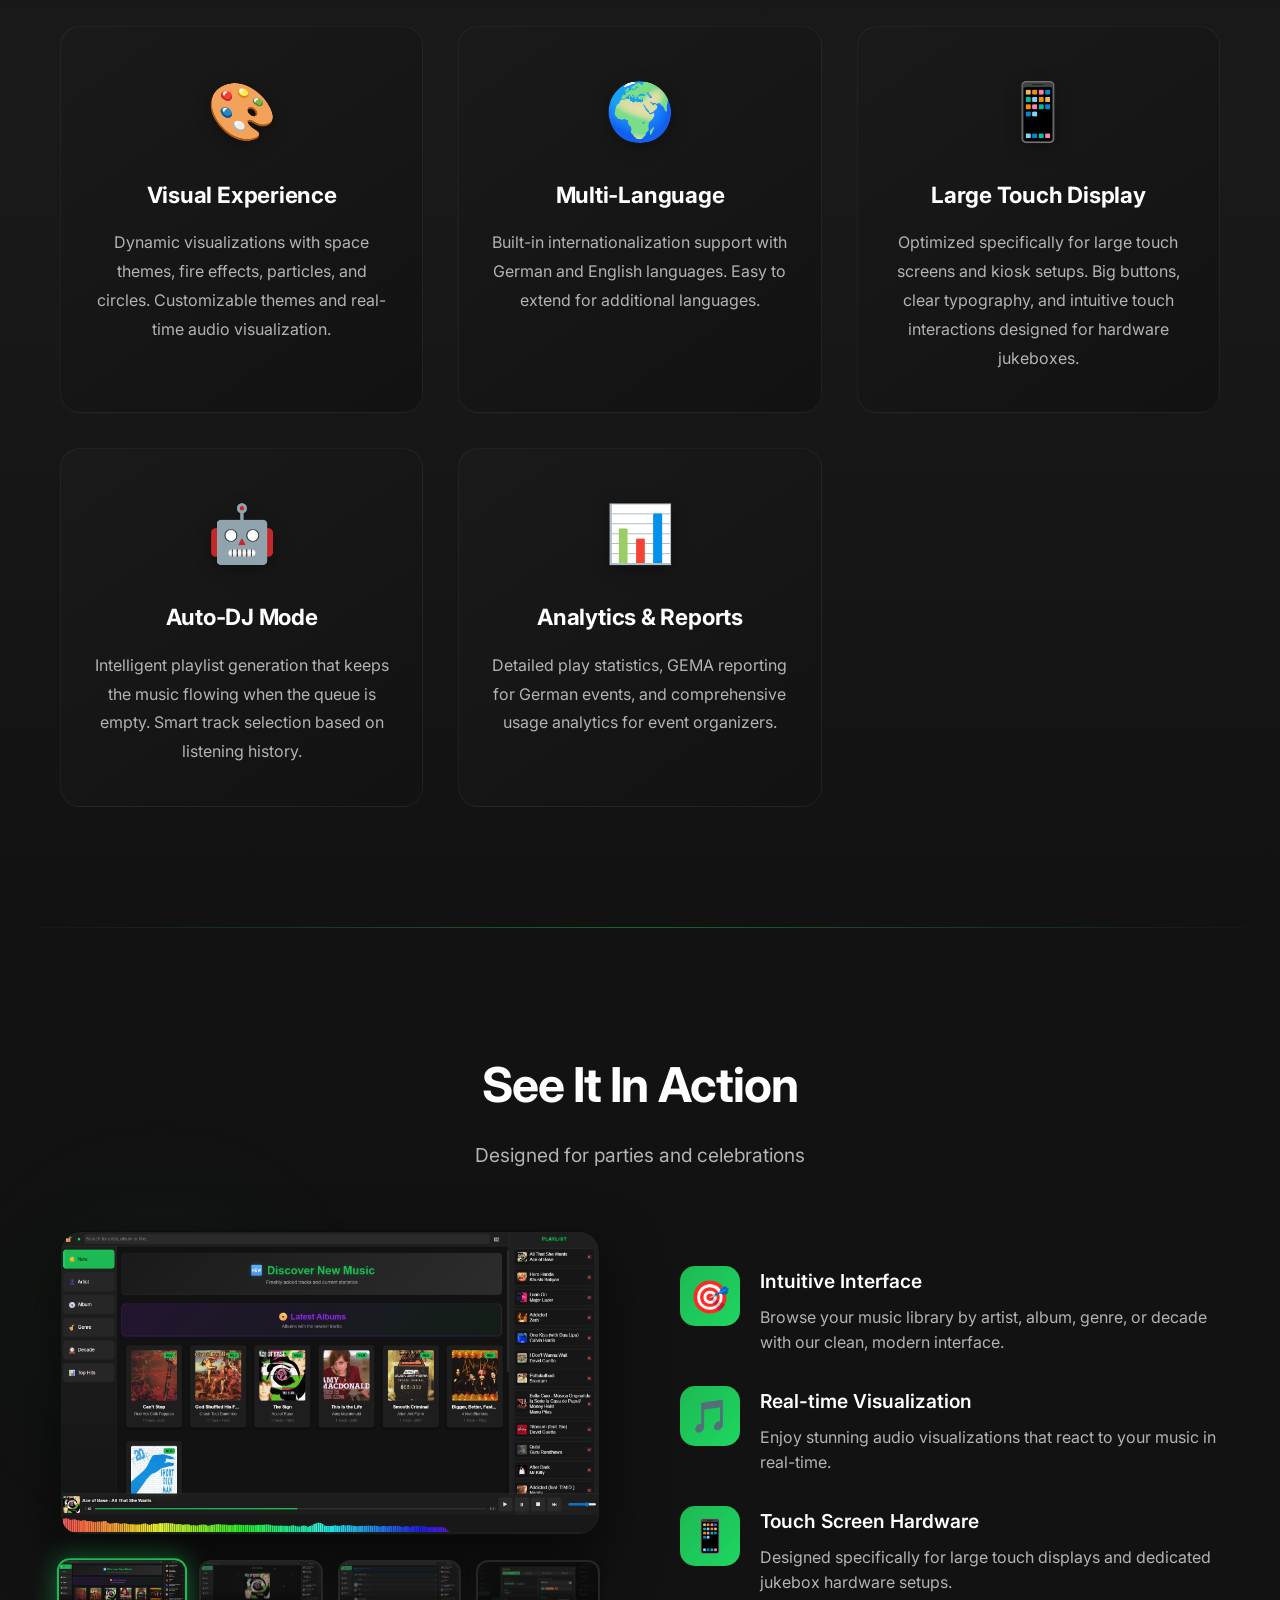
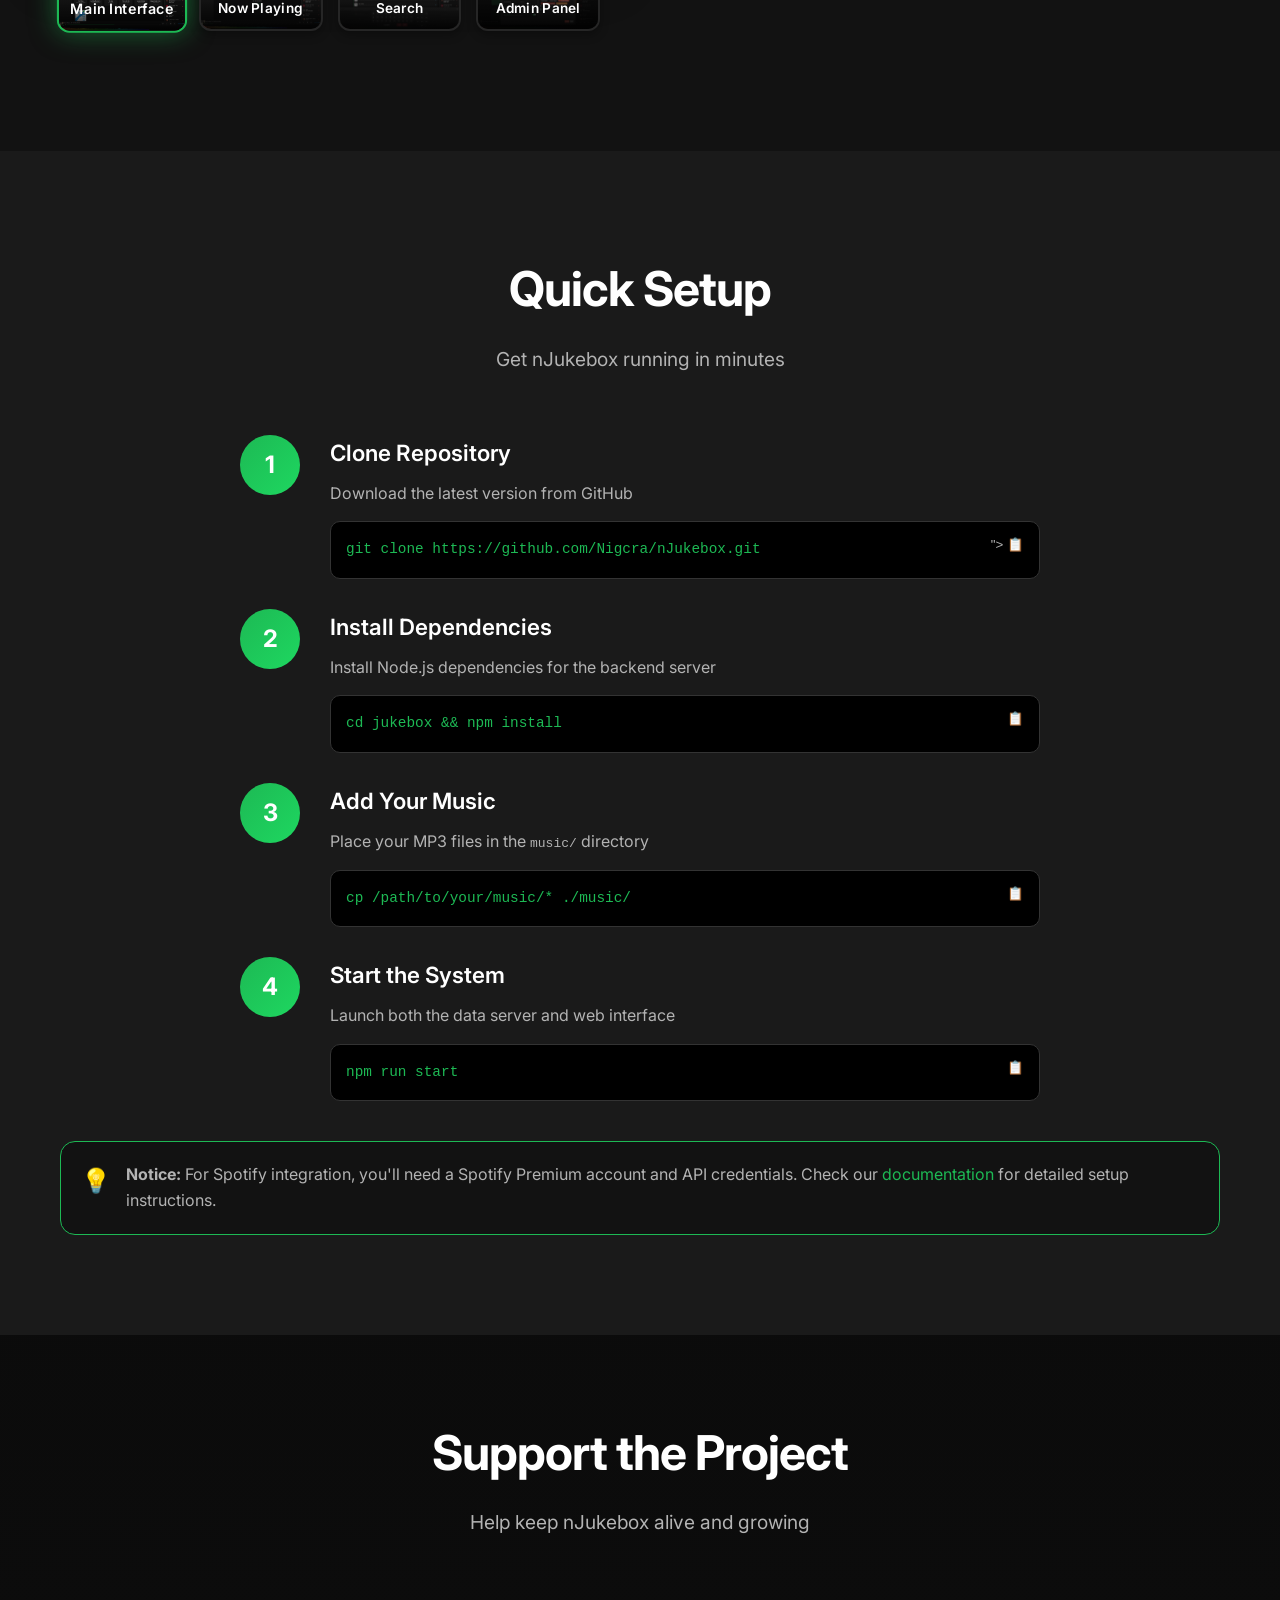
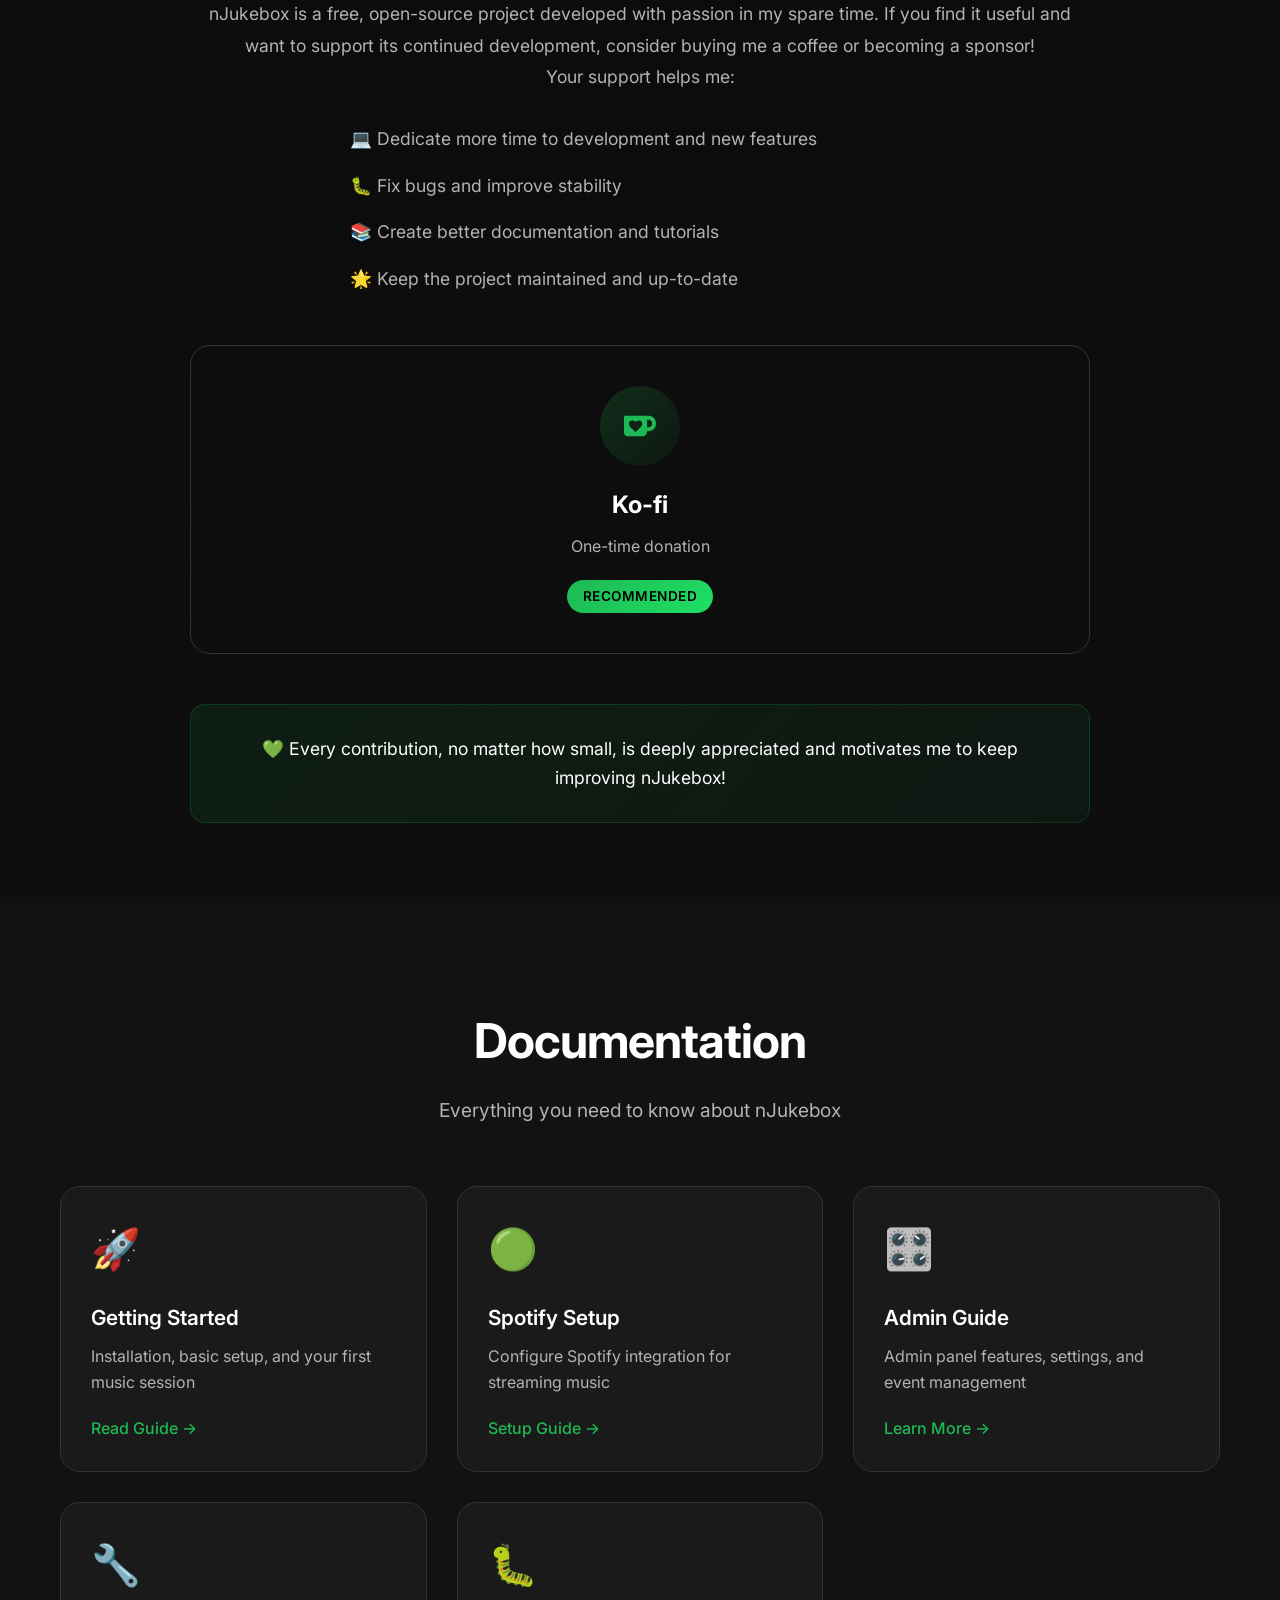
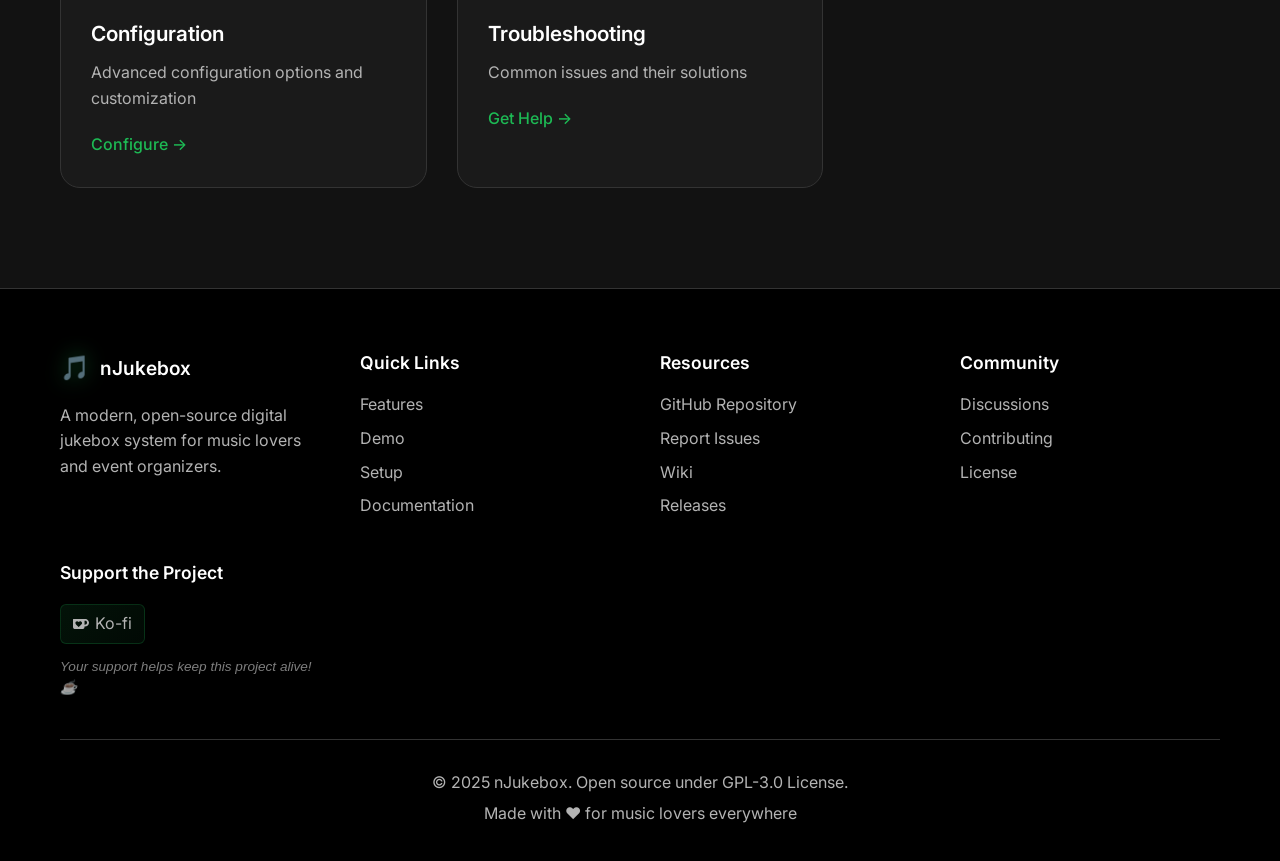
==== commit f907bec5: "Change license from MIT to GPL-3.0 in footer" ====
--- a/index.html
+++ b/index.html
@@ -774,8 +774,8 @@
             </div>
             
             <div class="footer-bottom">
-                <p data-lang="en">&copy; 2025 nJukebox. Open source under MIT License.</p>
-                <p data-lang="de" style="display: none;">&copy; 2025 nJukebox. Open Source unter MIT-Lizenz.</p>
+                <p data-lang="en">&copy; 2025 nJukebox. Open source under GPL-3.0 License.</p>
+                <p data-lang="de" style="display: none;">&copy; 2025 nJukebox. Open Source unter GPL-3.0-Lizenz.</p>
                 <p data-lang="en">Made with ❤️ for music lovers everywhere</p>
                 <p data-lang="de" style="display: none;">Mit ❤️ gemacht für Musikliebhaber überall</p>
             </div>
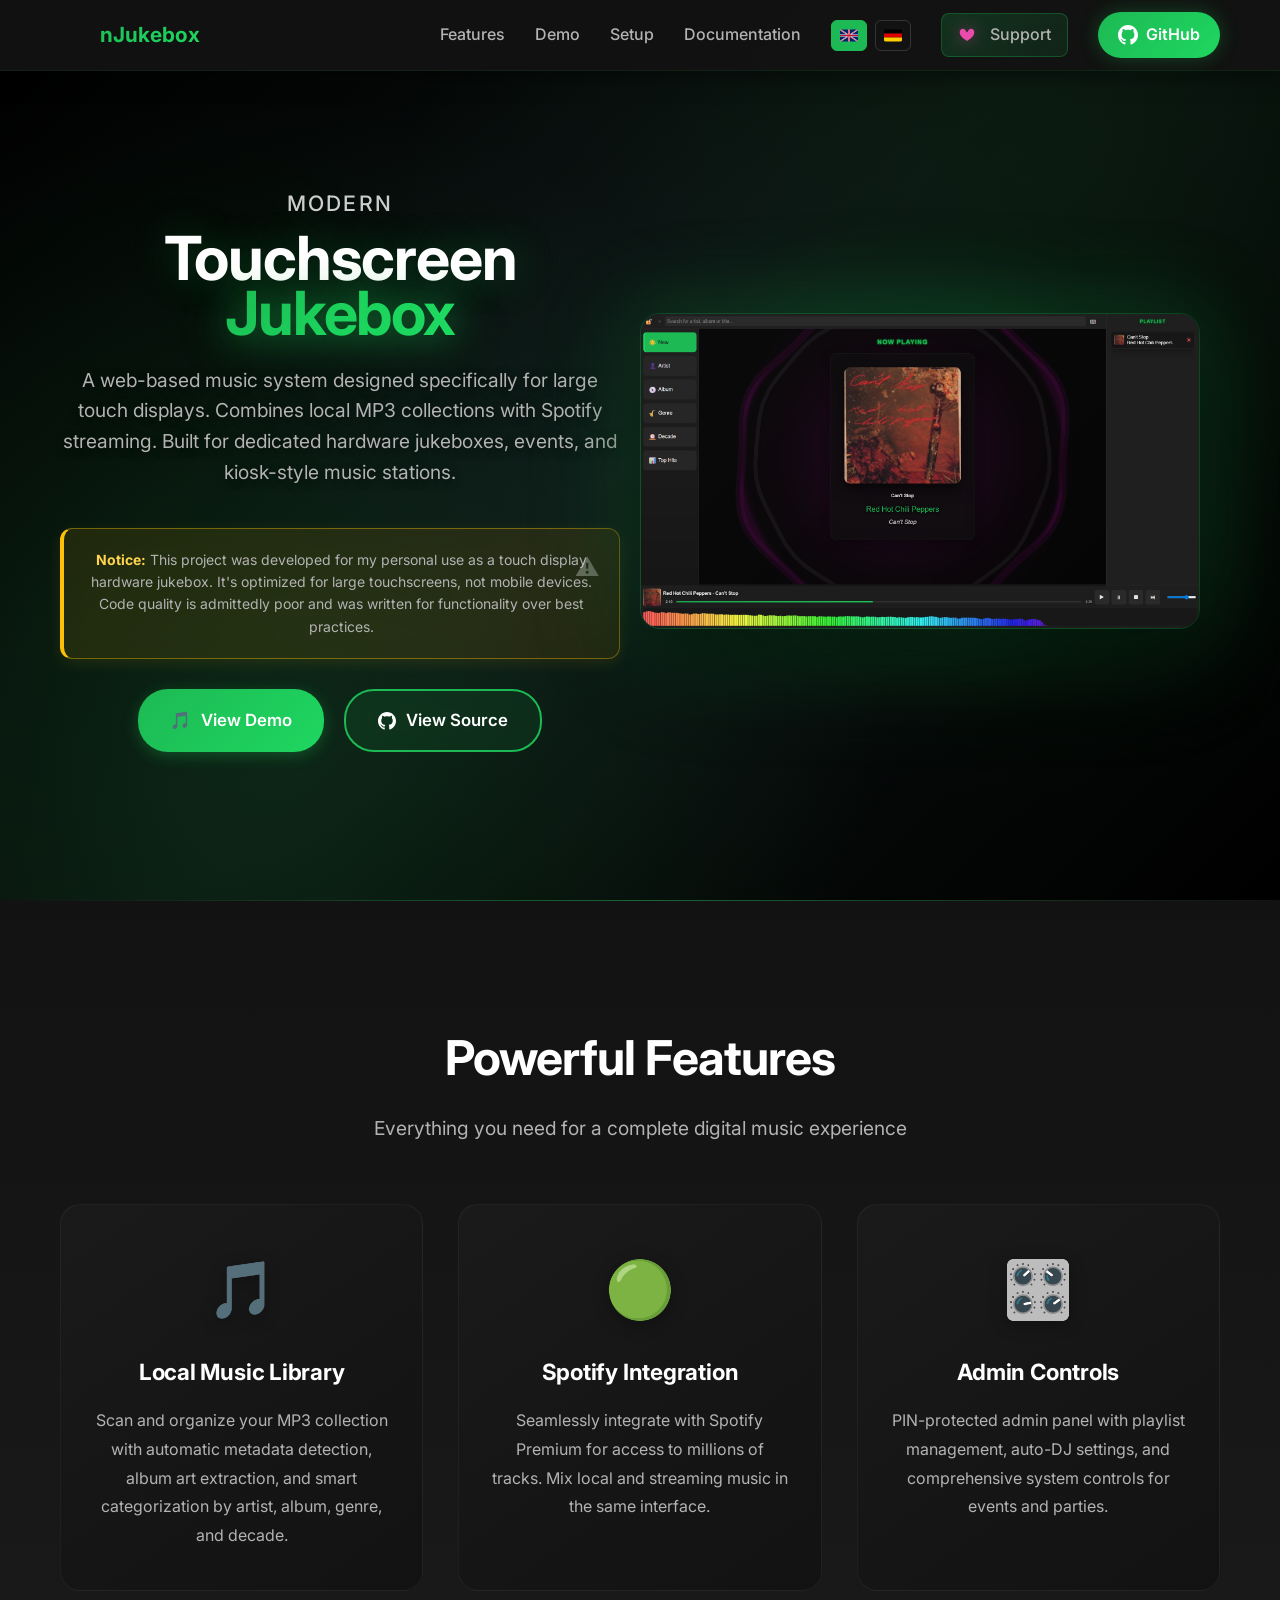
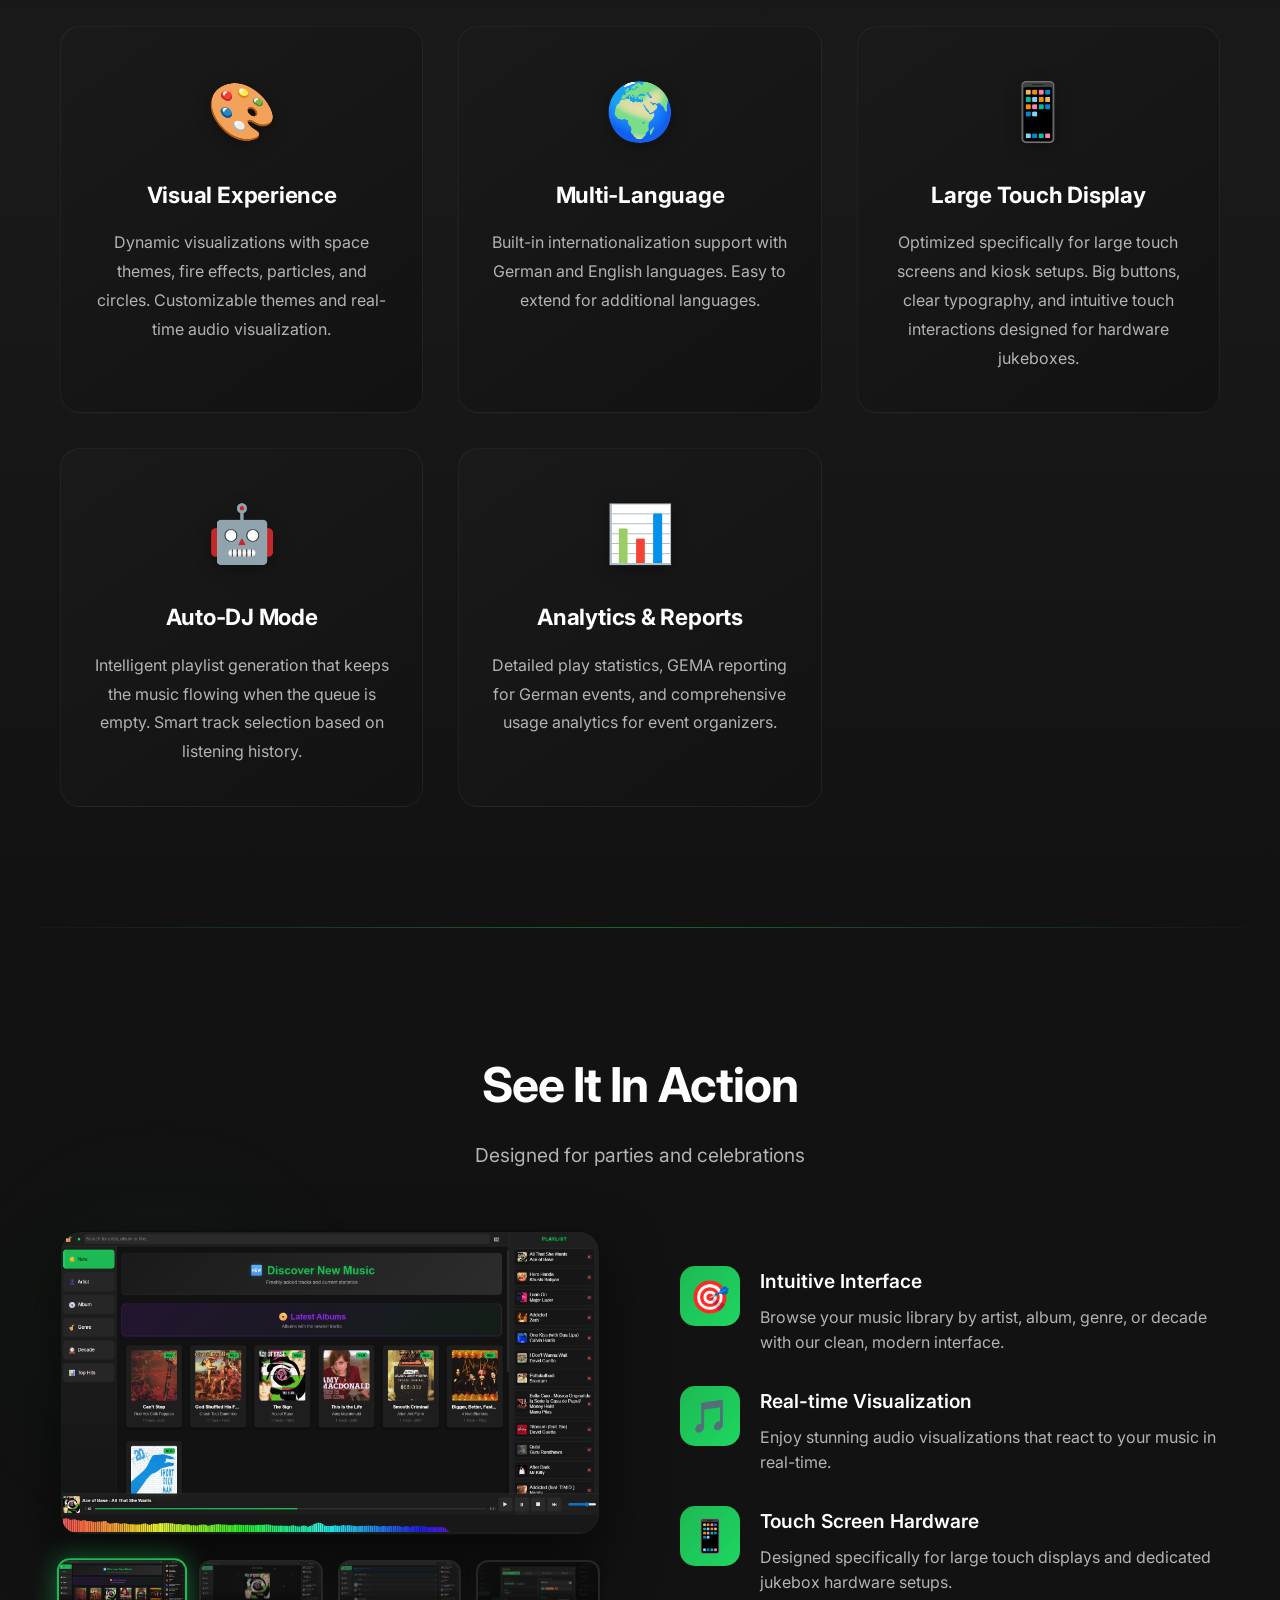
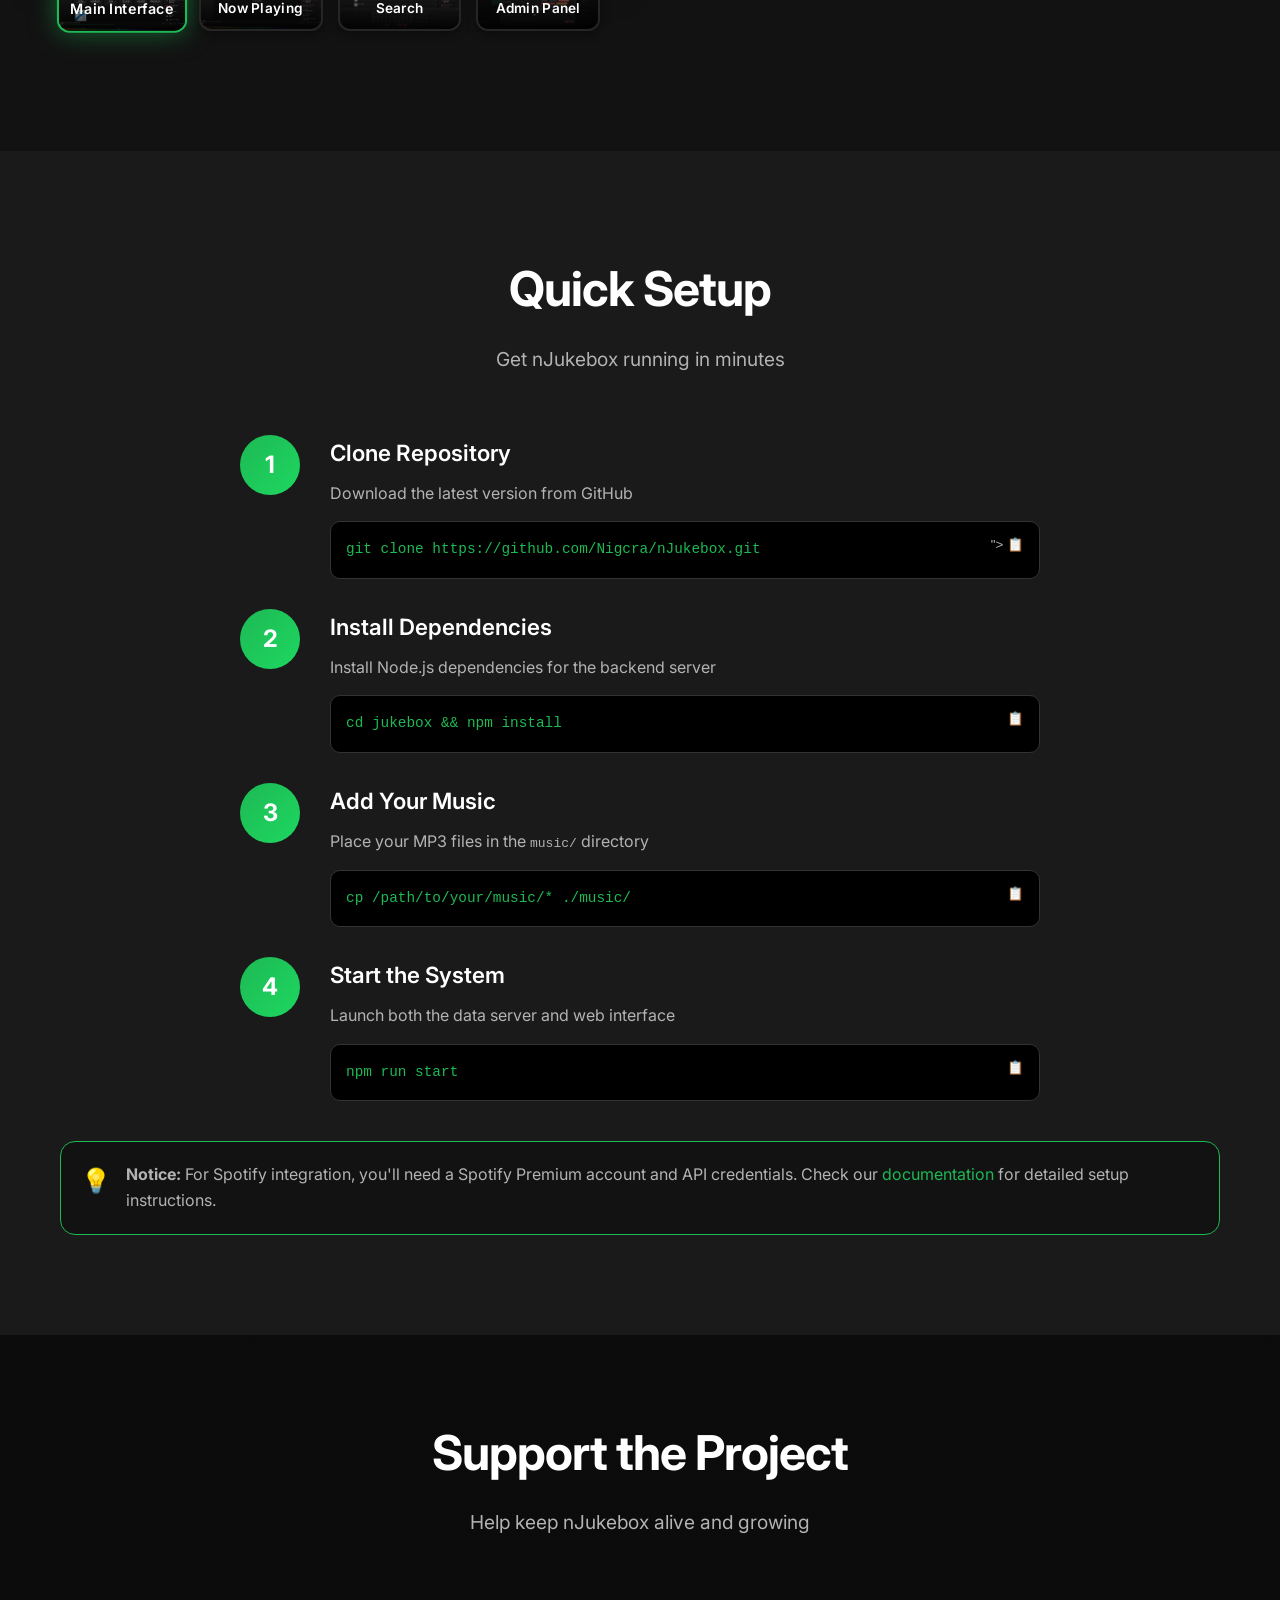
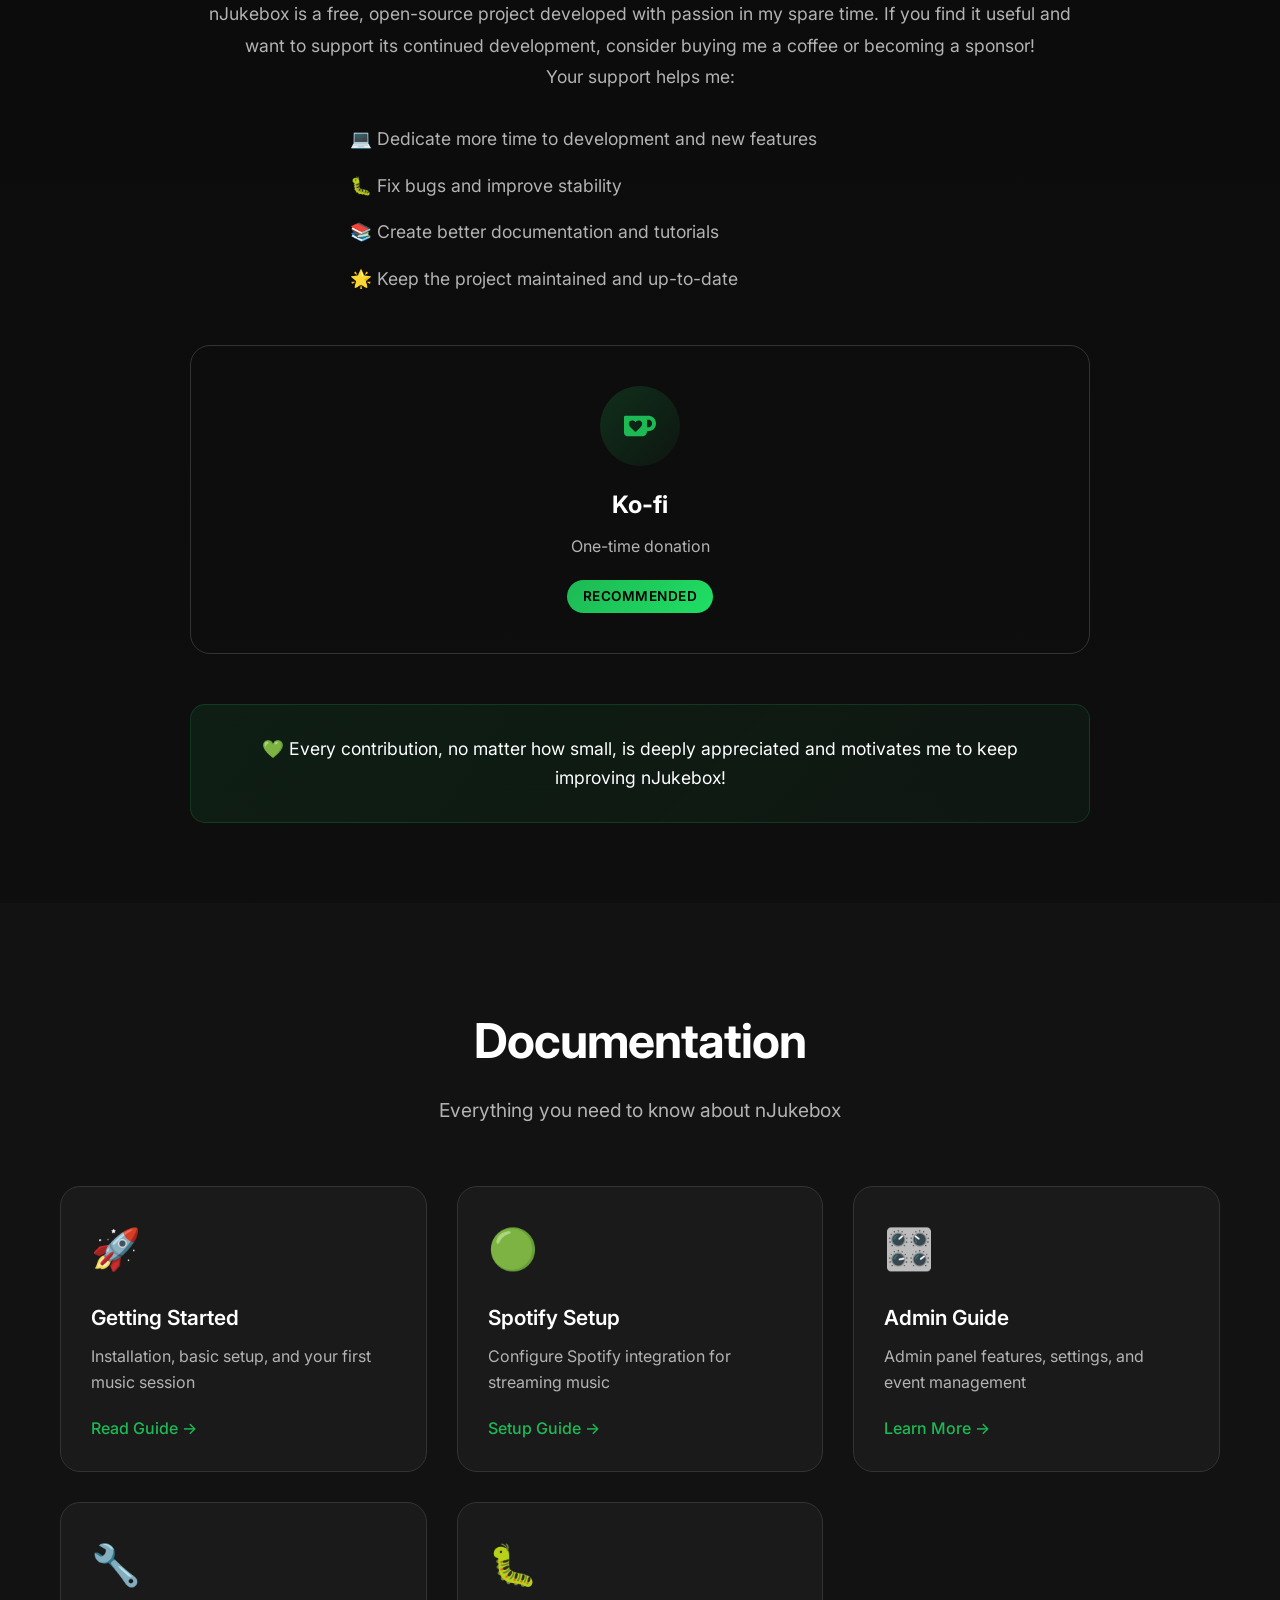
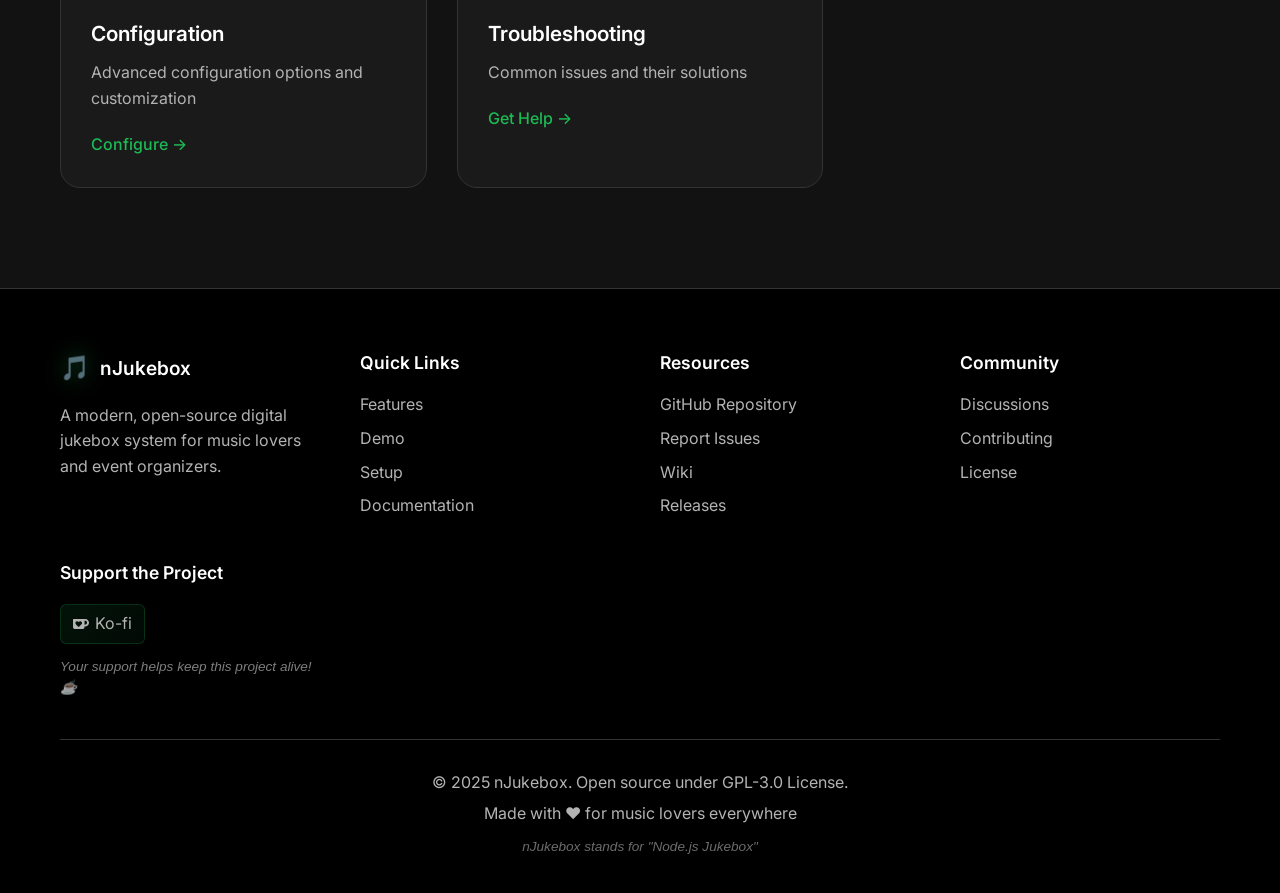
==== commit 6a6f883f: "Add explanation that nJukebox stands for Node.js Jukebox in footer" ====
--- a/index.html
+++ b/index.html
@@ -778,6 +778,10 @@
                 <p data-lang="de" style="display: none;">&copy; 2025 nJukebox. Open Source unter GPL-3.0-Lizenz.</p>
                 <p data-lang="en">Made with ❤️ for music lovers everywhere</p>
                 <p data-lang="de" style="display: none;">Mit ❤️ gemacht für Musikliebhaber überall</p>
+                <p style="font-size: 0.85em; opacity: 0.6; margin-top: 10px;">
+                    <span data-lang="en"><em>nJukebox stands for "Node.js Jukebox"</em></span>
+                    <span data-lang="de" style="display: none;"><em>nJukebox steht für "Node.js Jukebox"</em></span>
+                </p>
             </div>
         </div>
     </footer>
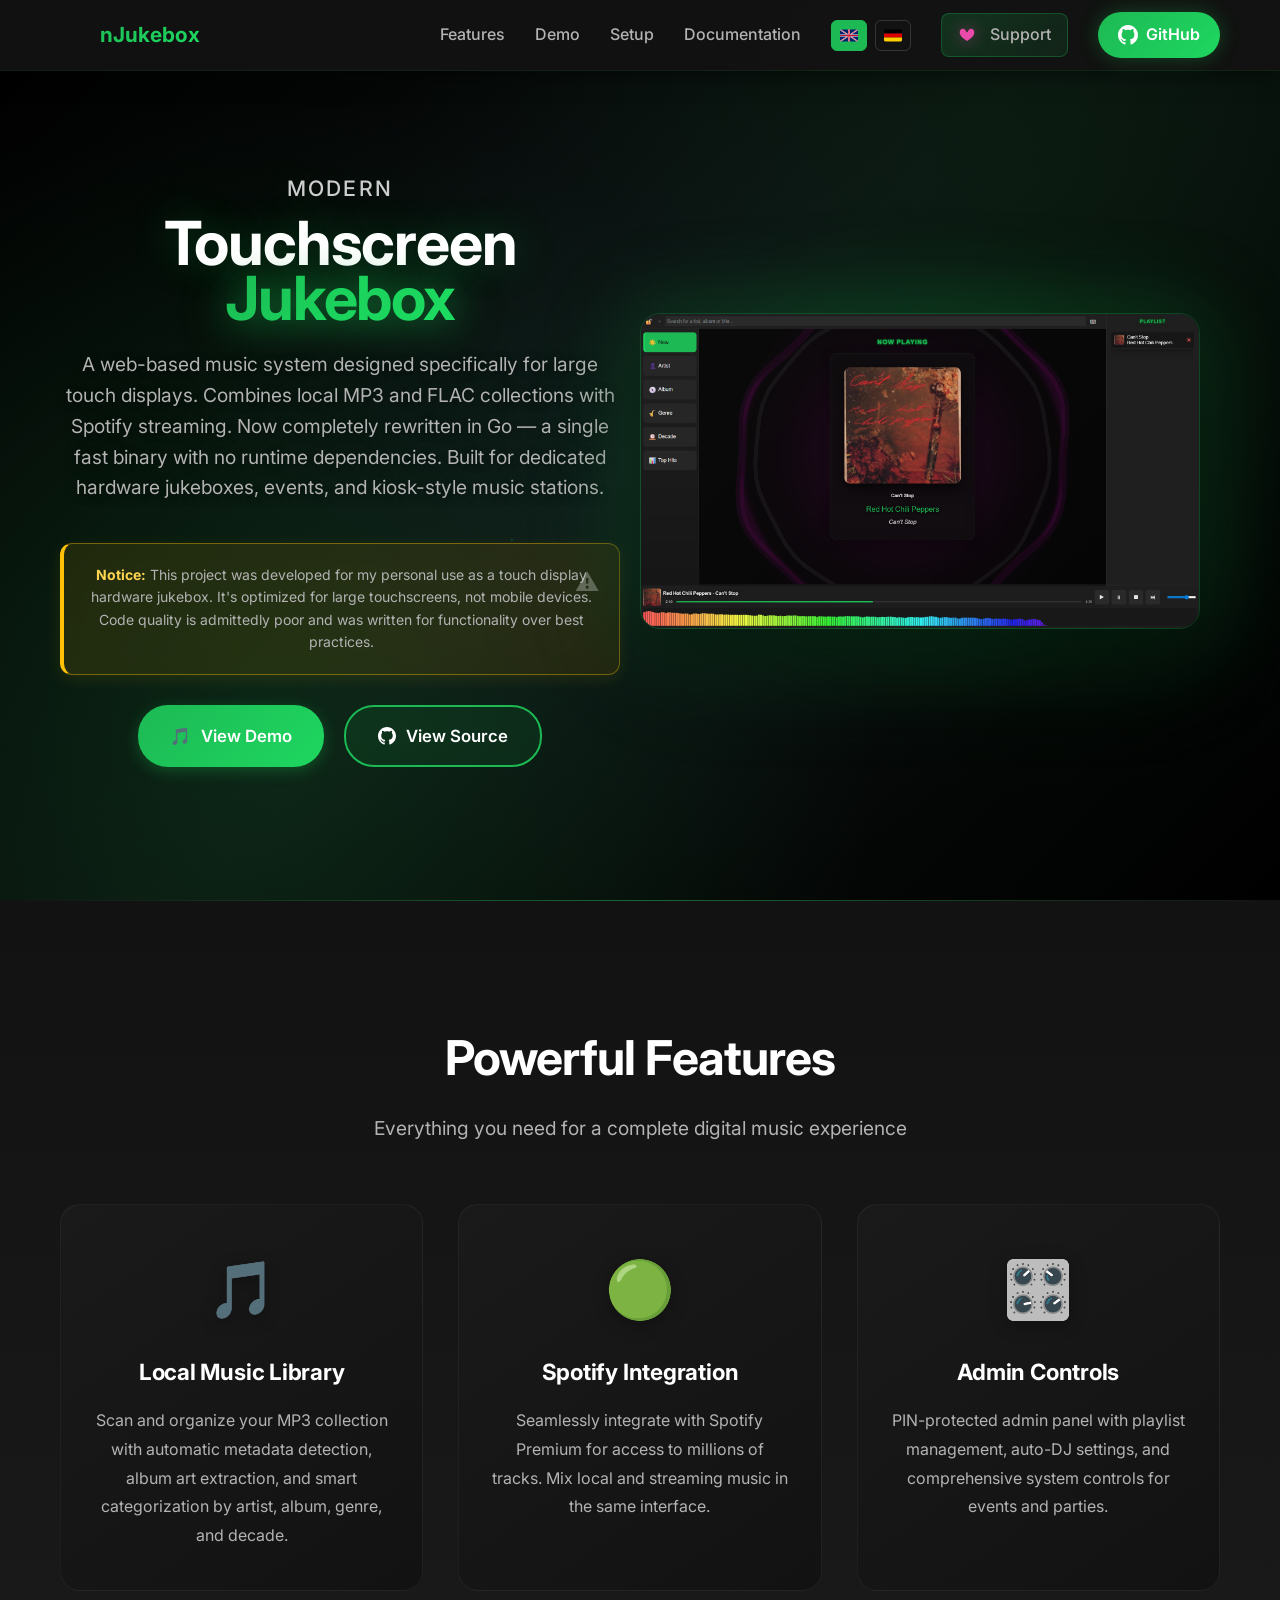
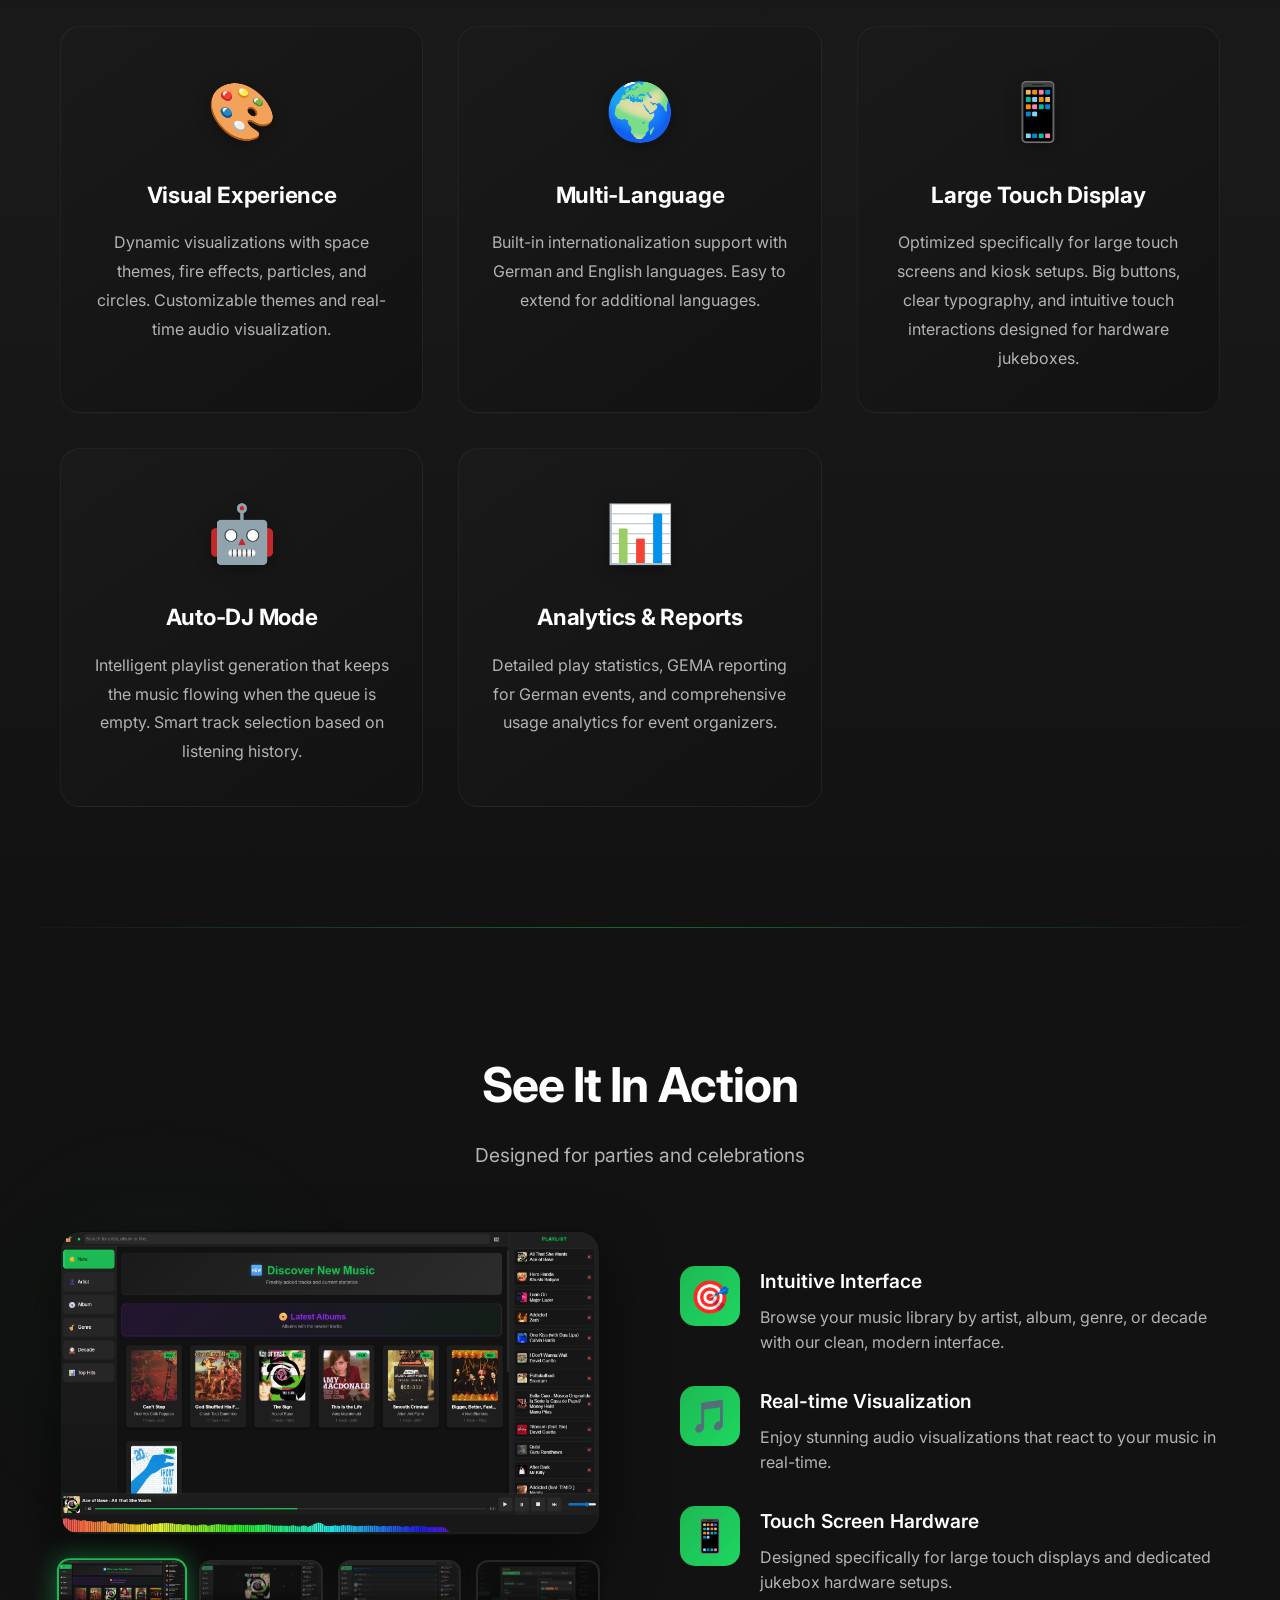
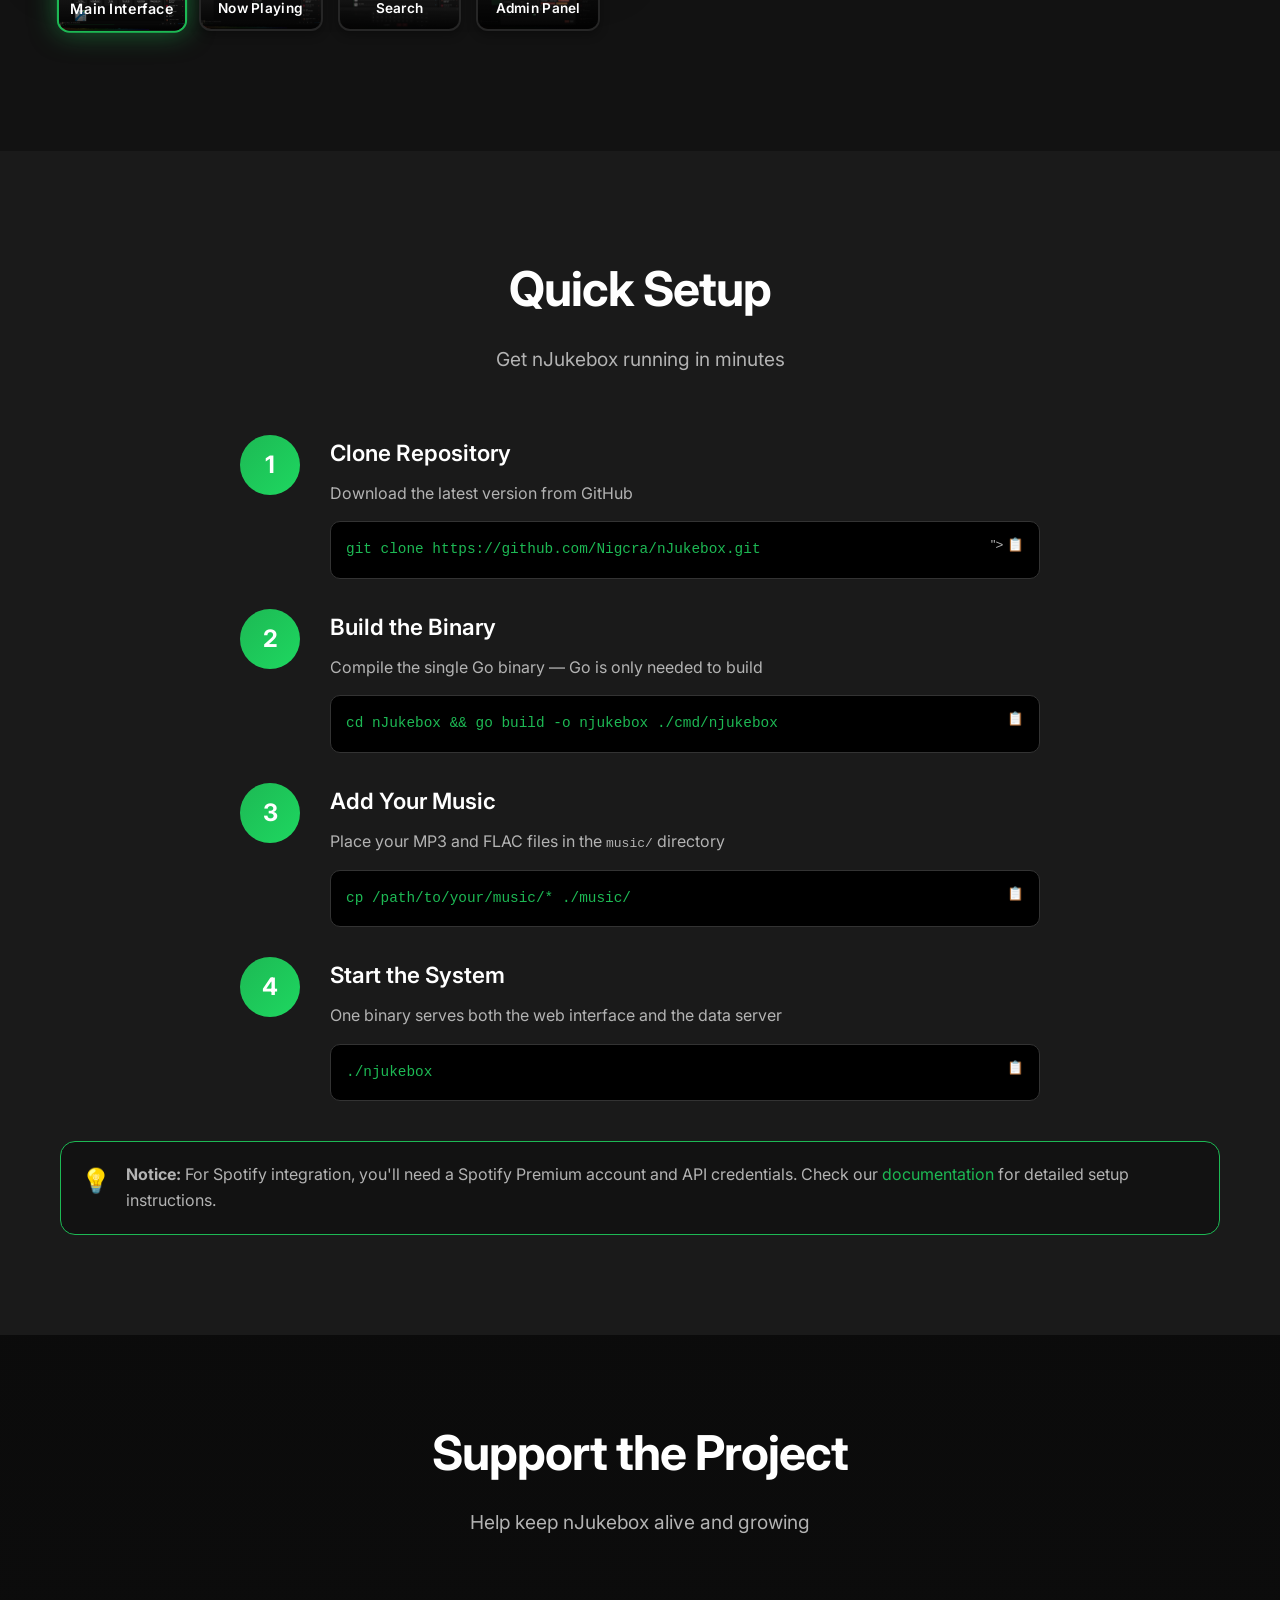
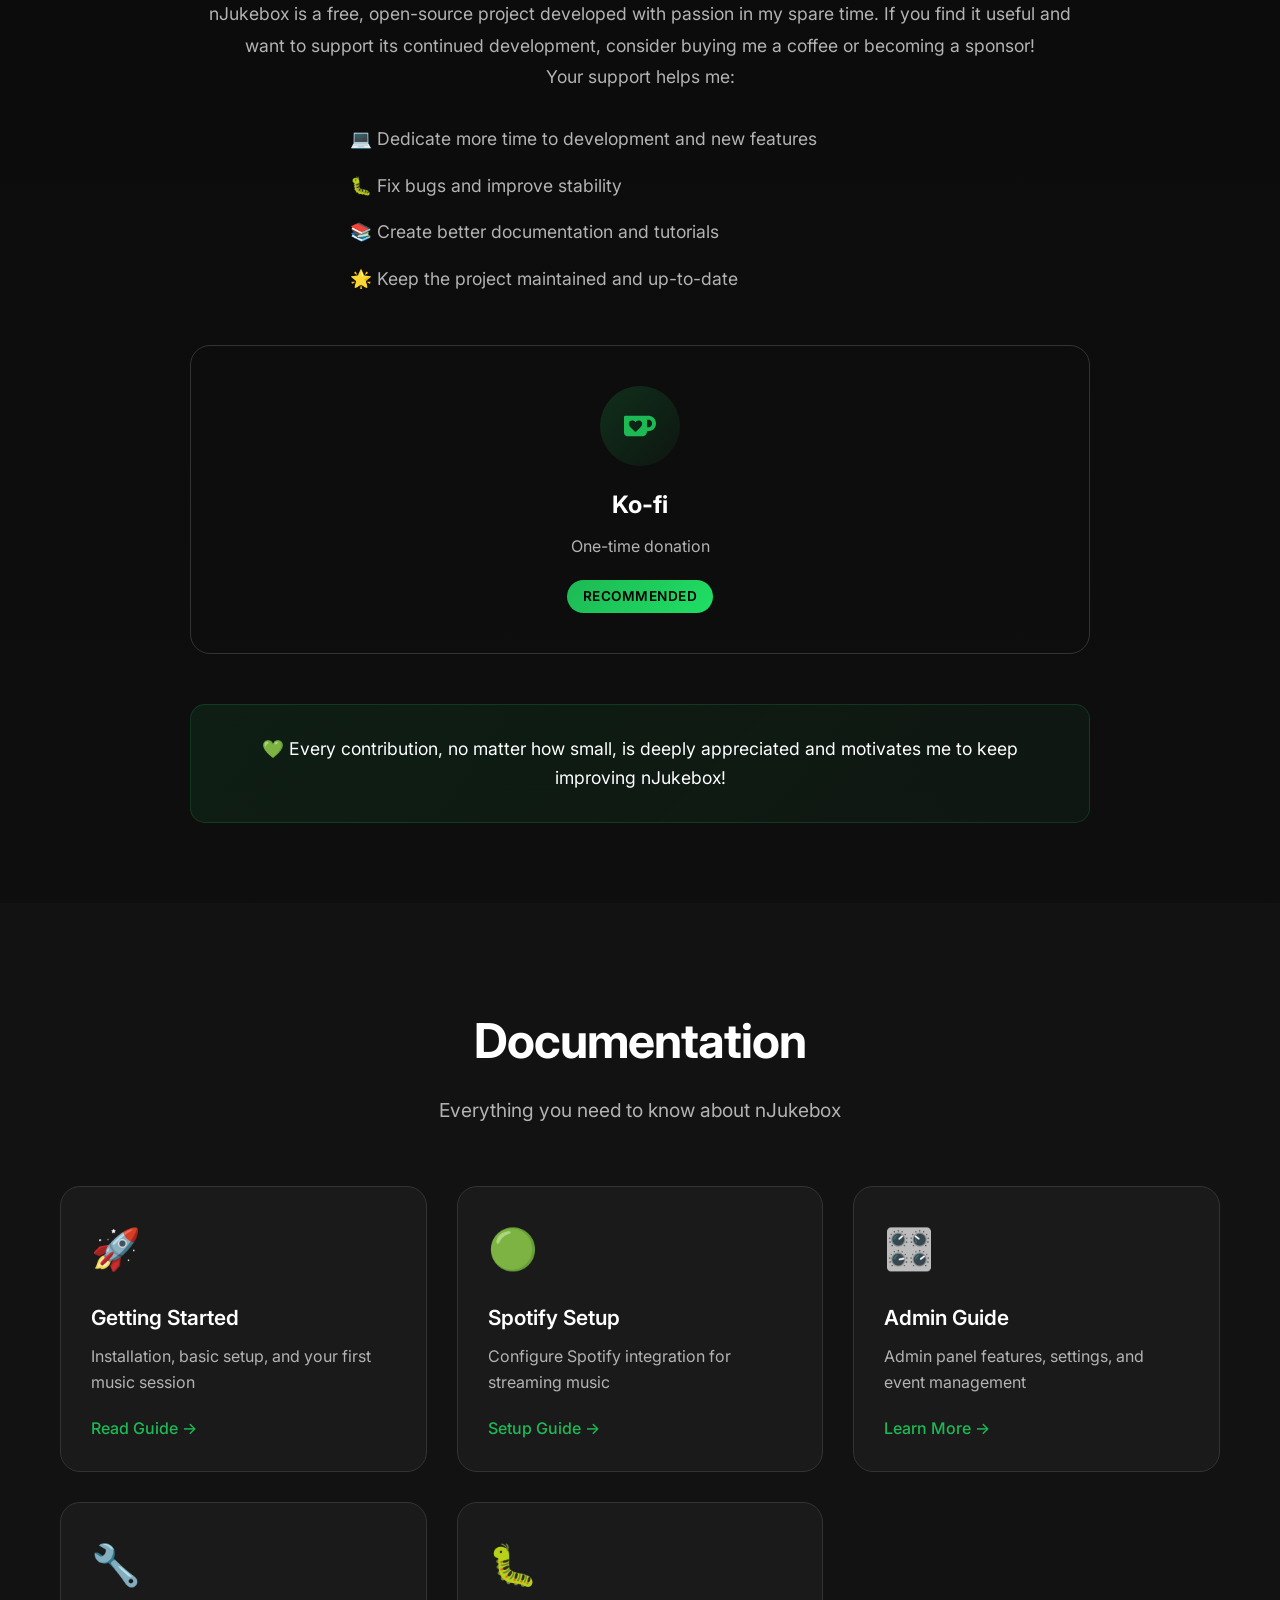
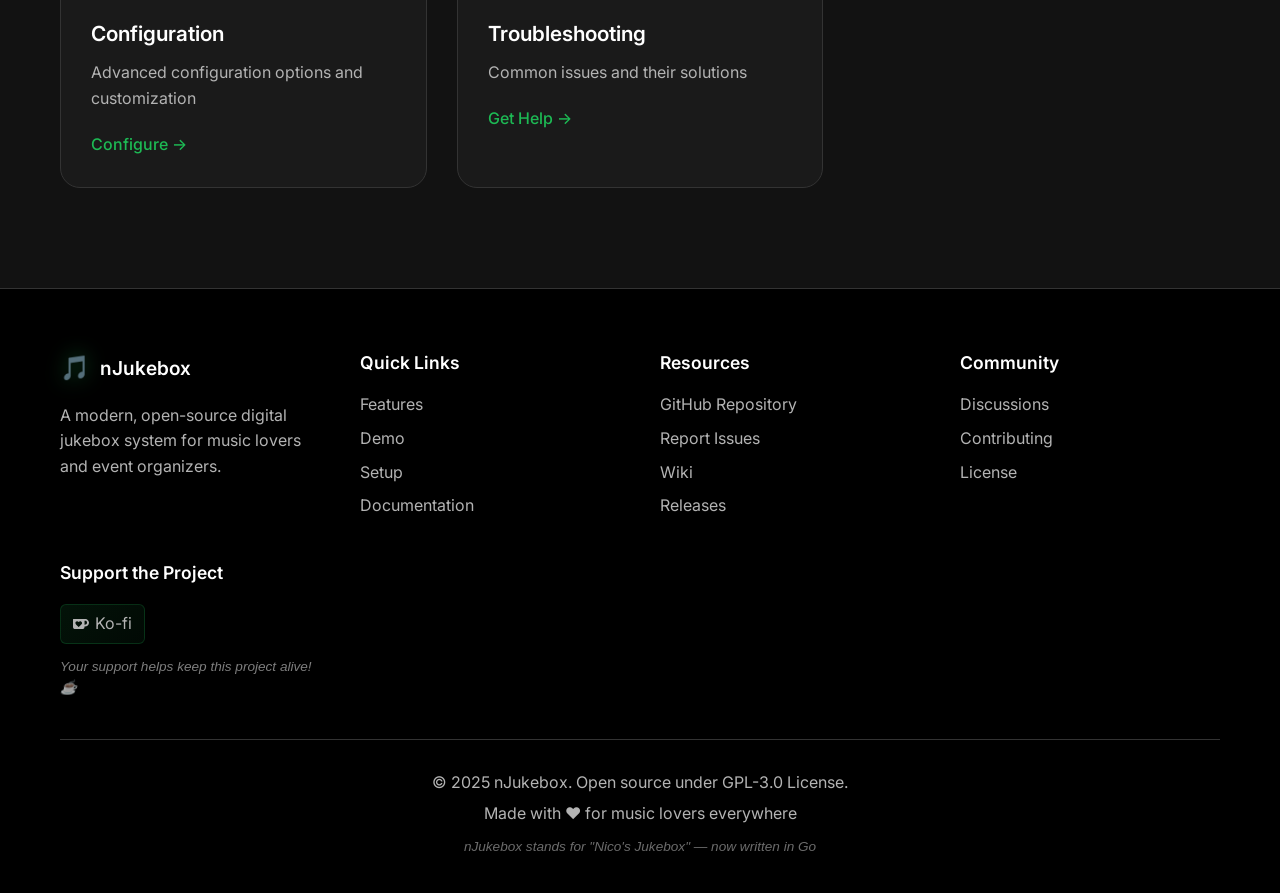
==== commit 0f3c32d9: "Update website for the Go rewrite and Nico's Jukebox name" ====
--- a/index.html
+++ b/index.html
@@ -4,7 +4,14 @@
     <meta charset="UTF-8">
     <meta name="viewport" content="width=device-width, initial-scale=1.0">
     <title>nJukebox - Modern Touchscreen Music System</title>
-    <meta name="description" content="A modern, web-based jukebox system with Spotify integration, admin controls, and multi-language support.">
+    <meta name="description" content="A modern, web-based jukebox system with Spotify integration, admin controls, and multi-language support. Written in Go as a single binary for dedicated hardware jukeboxes and touch displays.">
+    <meta name="keywords" content="jukebox, music system, touchscreen, Spotify, Go, golang, web-based jukebox, music player, MP3 player, party music, event music">
+    <meta name="author" content="Nigcra">
+    <meta http-equiv="X-UA-Compatible" content="IE=edge">
+    <meta http-equiv="content-language" content="en, de">
+    <meta name="renderer" content="webkit">
+    <link rel="canonical" href="https://nigcra.github.io/nJukebox-Website/">
+    <link rel="sitemap" type="application/xml" title="Sitemap" href="/sitemap.xml">
     <link rel="icon" href="data:image/svg+xml,<svg xmlns='http://www.w3.org/2000/svg' viewBox='0 0 100 100'><text y='.9em' font-size='90'>🎵</text></svg>">
     <link rel="stylesheet" href="style.css">
     <link href="https://fonts.googleapis.com/css2?family=Inter:wght@300;400;500;600;700&display=swap" rel="stylesheet">
@@ -71,7 +78,8 @@
                         <span class="title-prefix">Modern</span><br>Touchscreen <span class="gradient-text">Jukebox</span>
                     </h1>
                     <p class="hero-subtitle">
-                        A web-based music system designed specifically for large touch displays. Combines local MP3 collections with Spotify streaming. 
+                        A web-based music system designed specifically for large touch displays. Combines local MP3 and FLAC collections with Spotify streaming.
+                        Now completely rewritten in Go &mdash; a single fast binary with no runtime dependencies.
                         Built for dedicated hardware jukeboxes, events, and kiosk-style music stations.
                     </p>
                     <div class="disclaimer">
@@ -98,7 +106,8 @@
                         <span class="title-prefix">Moderne</span><br>Touchscreen <span class="gradient-text">Jukebox</span>
                     </h1>
                     <p class="hero-subtitle">
-                        Ein webbasiertes Musiksystem, speziell für große Touch-Displays entwickelt. Kombiniert lokale MP3-Sammlungen mit Spotify-Streaming. 
+                        Ein webbasiertes Musiksystem, speziell für große Touch-Displays entwickelt. Kombiniert lokale MP3- und FLAC-Sammlungen mit Spotify-Streaming.
+                        Jetzt komplett in Go neu geschrieben &mdash; ein einzelnes, schnelles Binary ohne Laufzeitabhängigkeiten.
                         Gebaut für dedizierte Hardware-Jukeboxes, Veranstaltungen und Kiosk-Style Musikstationen.
                     </p>
                     <div class="disclaimer">
@@ -444,11 +453,11 @@
                 <div class="step">
                     <div class="step-number">2</div>
                     <div class="step-content">
-                        <h3>Install Dependencies</h3>
-                        <p>Install Node.js dependencies for the backend server</p>
+                        <h3>Build the Binary</h3>
+                        <p>Compile the single Go binary — Go is only needed to build</p>
                         <div class="code-block">
-                            <code>cd jukebox && npm install</code>
-                            <button class="copy-btn" onclick="copyToClipboard('cd jukebox && npm install')">
+                            <code>cd nJukebox && go build -o njukebox ./cmd/njukebox</code>
+                            <button class="copy-btn" onclick="copyToClipboard('cd nJukebox && go build -o njukebox ./cmd/njukebox')">
                                 📋
                             </button>
                         </div>
@@ -459,7 +468,7 @@
                     <div class="step-number">3</div>
                     <div class="step-content">
                         <h3>Add Your Music</h3>
-                        <p>Place your MP3 files in the <code>music/</code> directory</p>
+                        <p>Place your MP3 and FLAC files in the <code>music/</code> directory</p>
                         <div class="code-block">
                             <code>cp /path/to/your/music/* ./music/</code>
                             <button class="copy-btn" onclick="copyToClipboard('cp /path/to/your/music/* ./music/')">
@@ -473,10 +482,10 @@
                     <div class="step-number">4</div>
                     <div class="step-content">
                         <h3>Start the System</h3>
-                        <p>Launch both the data server and web interface</p>
+                        <p>One binary serves both the web interface and the data server</p>
                         <div class="code-block">
-                            <code>npm run start</code>
-                            <button class="copy-btn" onclick="copyToClipboard('npm run start')">
+                            <code>./njukebox</code>
+                            <button class="copy-btn" onclick="copyToClipboard('./njukebox')">
                                 📋
                             </button>
                         </div>
@@ -502,11 +511,11 @@
                 <div class="step">
                     <div class="step-number">2</div>
                     <div class="step-content">
-                        <h3>Abhängigkeiten installieren</h3>
-                        <p>Installiere Node.js-Abhängigkeiten für den Backend-Server</p>
+                        <h3>Binary bauen</h3>
+                        <p>Kompiliere das einzelne Go-Binary — Go wird nur zum Bauen benötigt</p>
                         <div class="code-block">
-                            <code>cd jukebox && npm install</code>
-                            <button class="copy-btn" onclick="copyToClipboard('cd jukebox && npm install')">
+                            <code>cd nJukebox && go build -o njukebox ./cmd/njukebox</code>
+                            <button class="copy-btn" onclick="copyToClipboard('cd nJukebox && go build -o njukebox ./cmd/njukebox')">
                                 📋
                             </button>
                         </div>
@@ -517,7 +526,7 @@
                     <div class="step-number">3</div>
                     <div class="step-content">
                         <h3>Musik hinzufügen</h3>
-                        <p>Platziere deine MP3-Dateien im <code>music/</code> Verzeichnis</p>
+                        <p>Platziere deine MP3- und FLAC-Dateien im <code>music/</code> Verzeichnis</p>
                         <div class="code-block">
                             <code>cp /pfad/zu/deiner/musik/* ./music/</code>
                             <button class="copy-btn" onclick="copyToClipboard('cp /pfad/zu/deiner/musik/* ./music/')">
@@ -531,10 +540,10 @@
                     <div class="step-number">4</div>
                     <div class="step-content">
                         <h3>System starten</h3>
-                        <p>Starte sowohl den Datenserver als auch die Web-Oberfläche</p>
+                        <p>Ein Binary startet Web-Oberfläche und Datenserver zugleich</p>
                         <div class="code-block">
-                            <code>npm run start</code>
-                            <button class="copy-btn" onclick="copyToClipboard('npm run start')">
+                            <code>./njukebox</code>
+                            <button class="copy-btn" onclick="copyToClipboard('./njukebox')">
                                 📋
                             </button>
                         </div>
@@ -779,8 +788,8 @@
                 <p data-lang="en">Made with ❤️ for music lovers everywhere</p>
                 <p data-lang="de" style="display: none;">Mit ❤️ gemacht für Musikliebhaber überall</p>
                 <p style="font-size: 0.85em; opacity: 0.6; margin-top: 10px;">
-                    <span data-lang="en"><em>nJukebox stands for "Node.js Jukebox"</em></span>
-                    <span data-lang="de" style="display: none;"><em>nJukebox steht für "Node.js Jukebox"</em></span>
+                    <span data-lang="en"><em>nJukebox stands for "Nico's Jukebox" &mdash; now written in Go</em></span>
+                    <span data-lang="de" style="display: none;"><em>nJukebox steht für "Nico's Jukebox" &mdash; jetzt in Go geschrieben</em></span>
                 </p>
             </div>
         </div>
